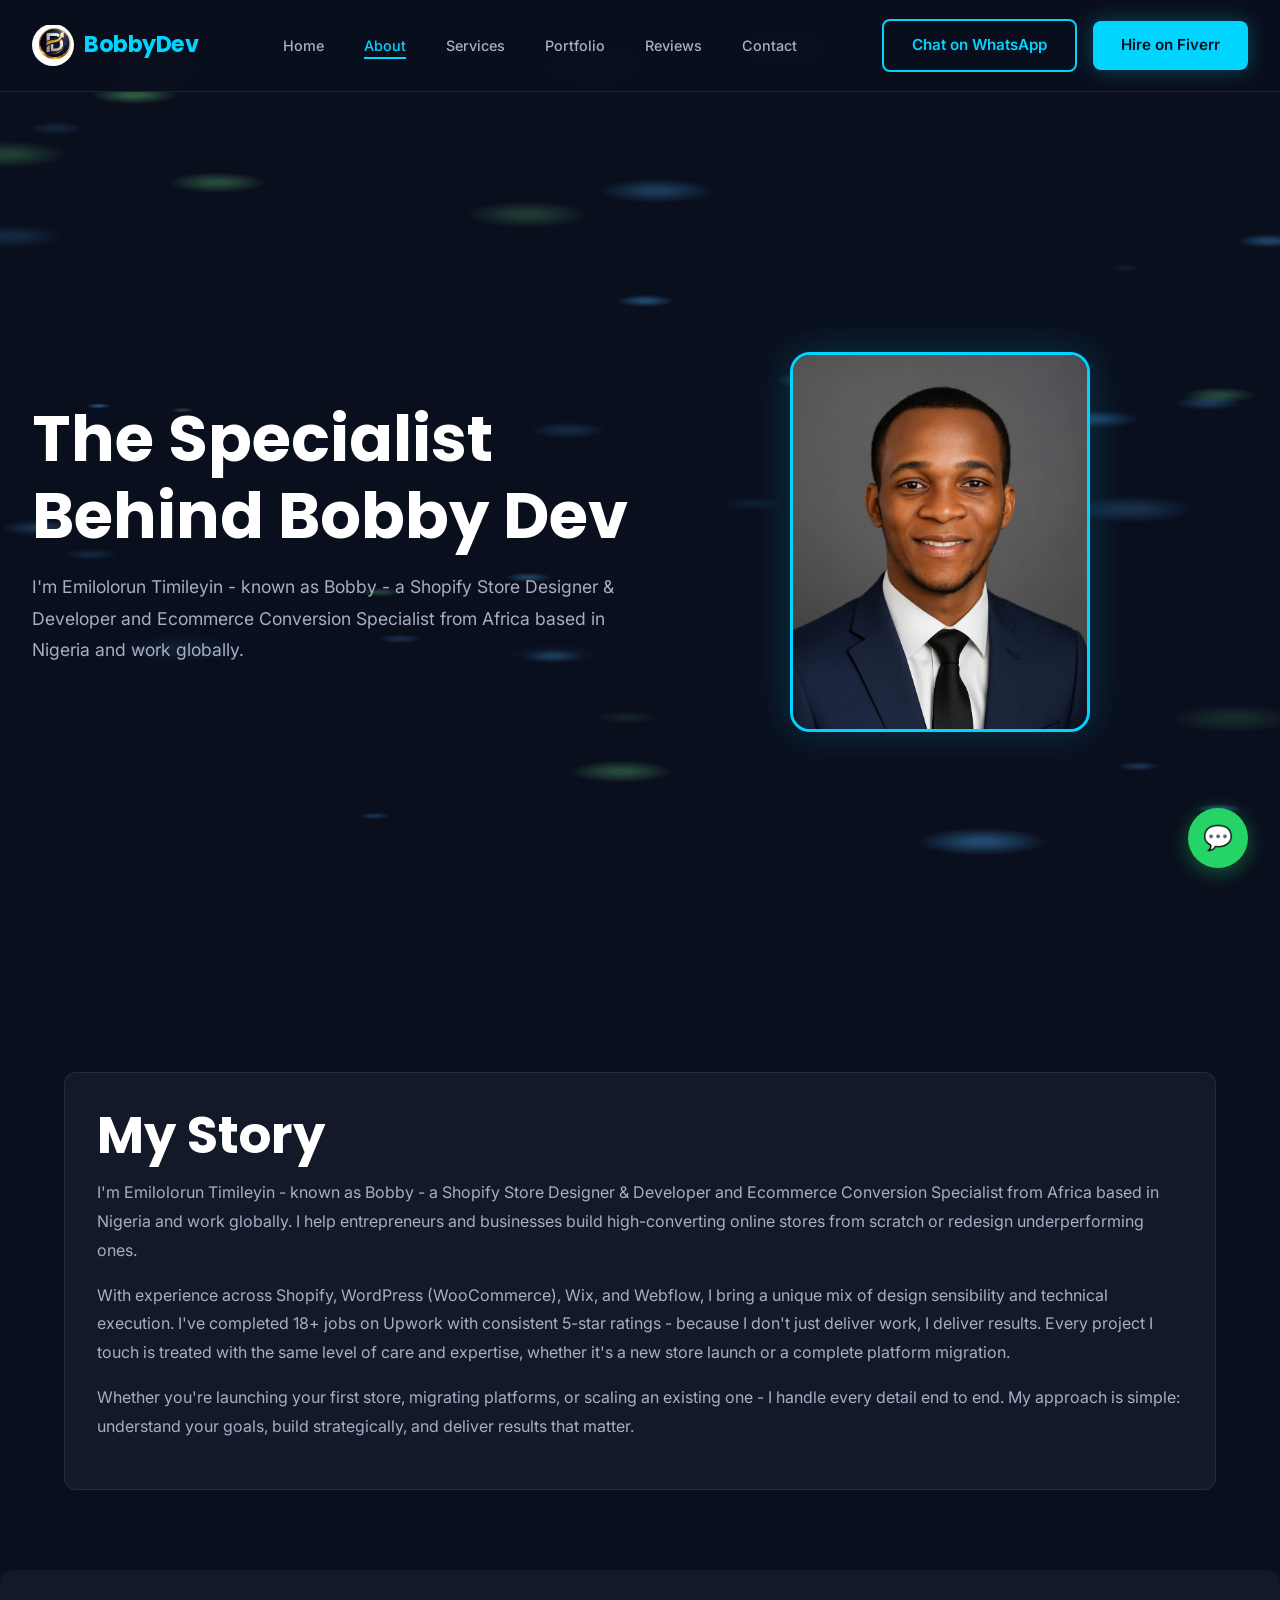
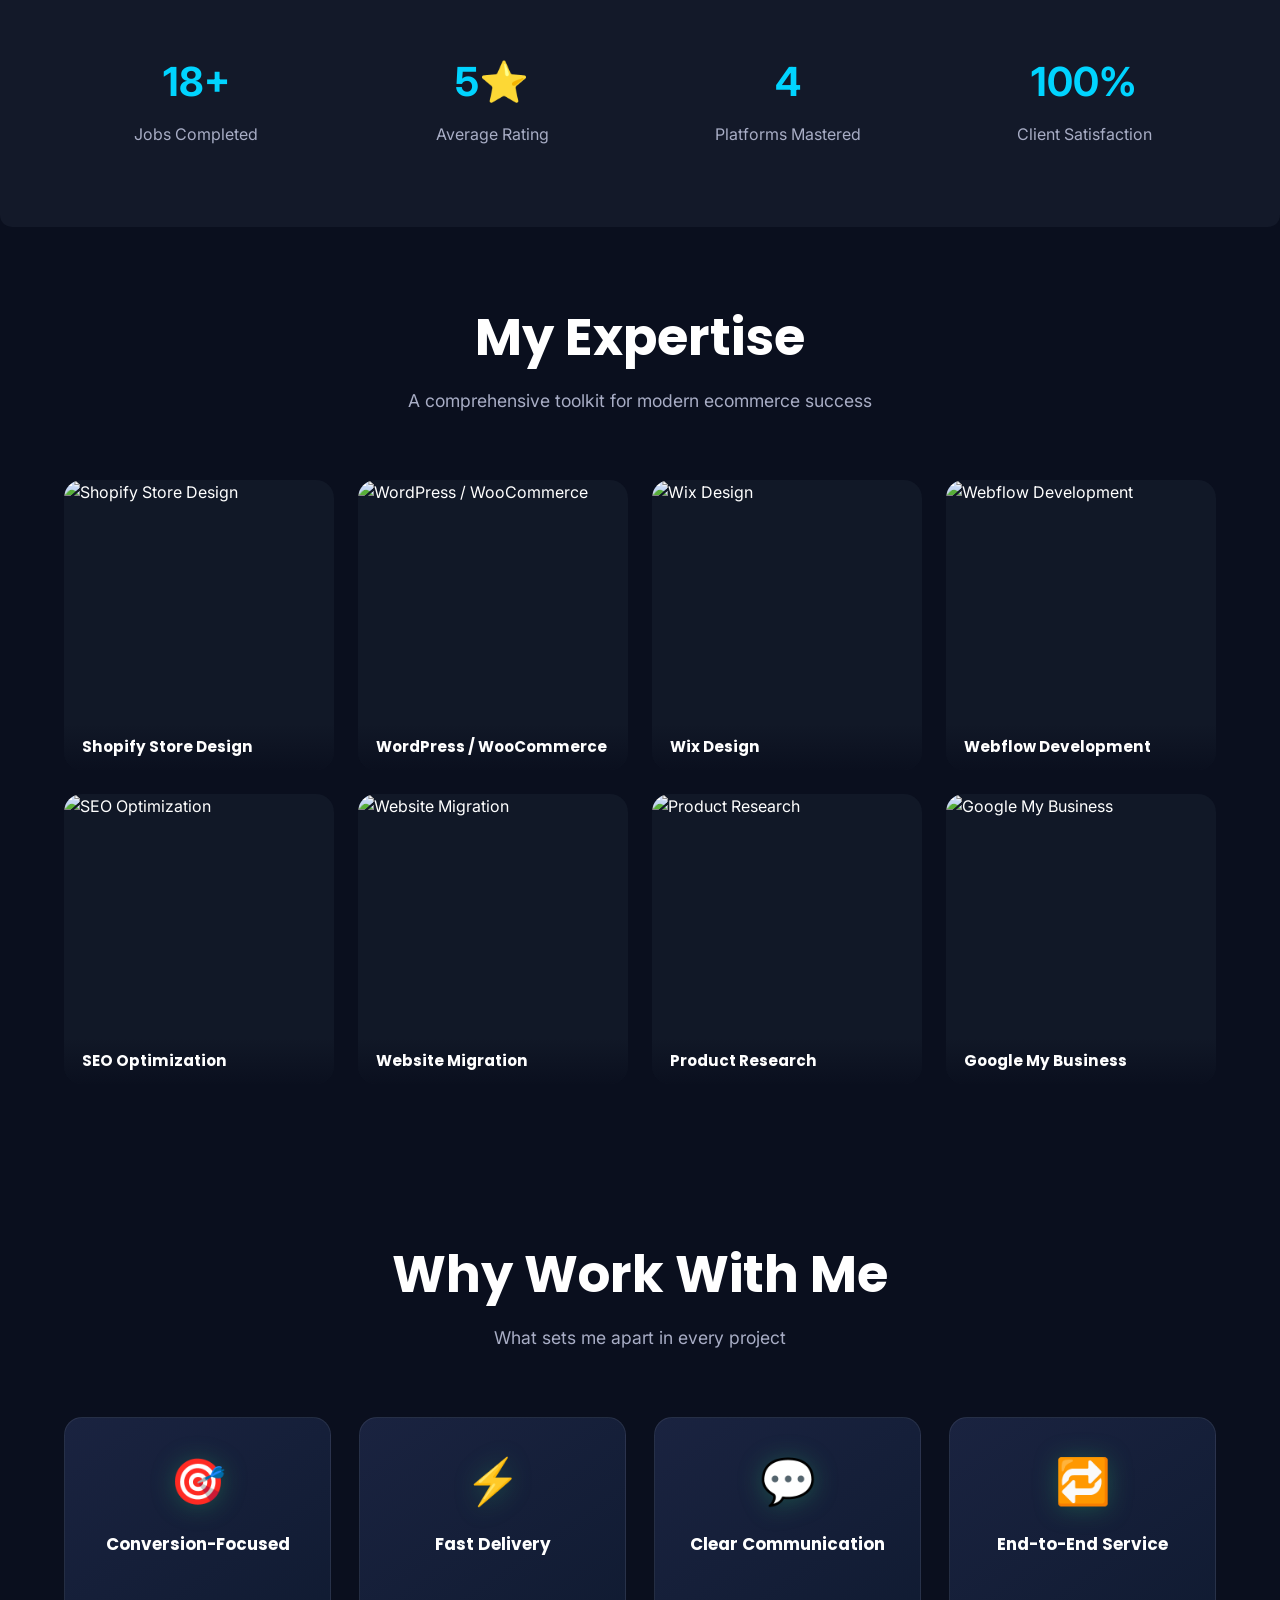
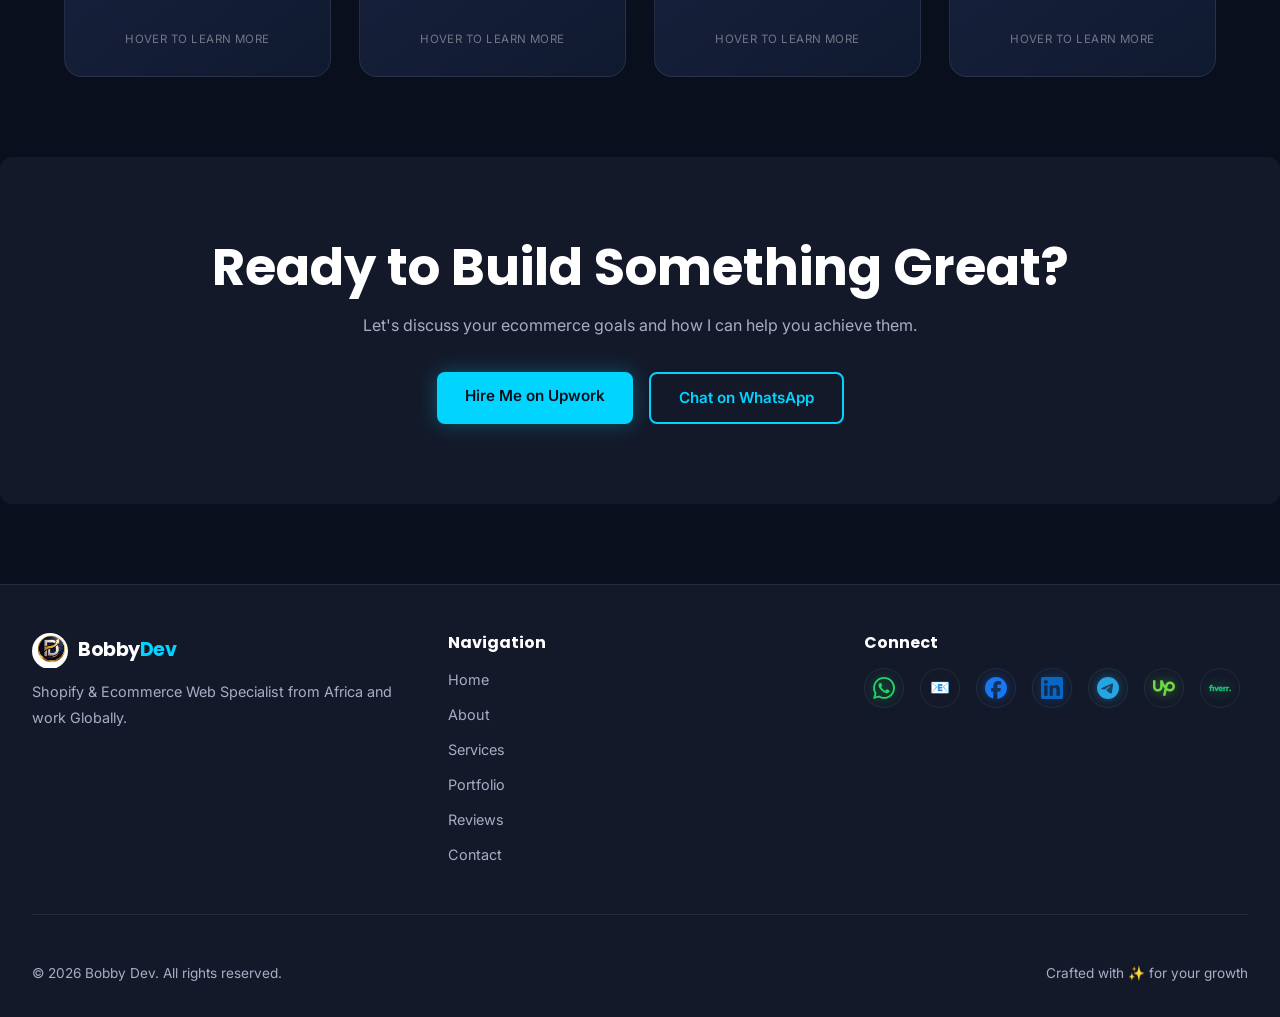
==== about.html @ 1a5686eb "Make navbar logo clickable — links back to home page on all pages" ====
<!DOCTYPE html>

<html lang="en">
<head>
<meta charset="utf-8"/>
<meta content="width=device-width, initial-scale=1.0" name="viewport"/><meta content="About Bobby - Shopify &amp; Ecommerce Specialist - portfolio website for Shopify, ecommerce design, development, and conversion optimization services." name="description"/>
<title>About Bobby - Shopify &amp; Ecommerce Specialist</title>
<link href="https://fonts.googleapis.com/css2?family=Inter:wght@300;400;500;600;700&amp;family=Poppins:wght@600;700&amp;display=swap" rel="stylesheet"/>
<link href="styles.css" rel="stylesheet"/>
<link href="assets/favicon.png" rel="icon" type="image/png"/><link href="favicon.ico" rel="shortcut icon"/><link href="assets/apple-touch-icon.png" rel="apple-touch-icon"/></head>
<body>
<canvas id="bubble-canvas"></canvas>
<!-- NAVIGATION -->
<nav>
<div class="nav-container">
<div class="logo">
<a href="index.html" style="display:flex;align-items:center;gap:10px;text-decoration:none;">
<img alt="Bobby Dev Logo" class="logo-img" src="assets/logo.png"/>
<span class="logo-text">Bobby<span class="logo-accent">Dev</span></span>
</a>
</div>
<ul class="nav-links">
<li><a href="index.html">Home</a></li>
<li><a href="about.html">About</a></li>
<li><a href="services.html">Services</a></li>
<li><a href="portfolio.html">Portfolio</a></li>
<li><a href="reviews.html">Reviews</a></li>
<li><a href="contact.html">Contact</a></li>
</ul>
<div class="nav-cta">
<a class="btn btn-secondary" href="https://wa.me/message/BYC7YFBUX4QGG1" target="_blank">Chat on WhatsApp</a>
<a class="btn btn-primary" href="https://www.fiverr.com/emiloloruntinmy" target="_blank">Hire on Fiverr</a>
</div>
<div class="hamburger">
<span></span>
<span></span>
<span></span>
</div>
</div>
</nav>
<!-- MOBILE MENU -->
<div class="mobile-menu">
<button class="mobile-menu-close">✕</button>
<div class="mobile-menu-links">
<a href="index.html">Home</a>
<a href="about.html">About</a>
<a href="services.html">Services</a>
<a href="portfolio.html">Portfolio</a>
<a href="reviews.html">Reviews</a>
<a href="contact.html">Contact</a>
</div>
<div class="mobile-menu-cta">
<a class="btn btn-secondary" href="https://wa.me/message/BYC7YFBUX4QGG1" target="_blank">Chat on WhatsApp</a>
<a class="btn btn-primary" href="https://www.fiverr.com/emiloloruntinmy" target="_blank">Hire on Fiverr</a>
</div>
</div>
<!-- HERO SECTION -->
<section class="hero">
<div class="hero-content">
<h1>The Specialist Behind Bobby Dev</h1>
<p style="font-size: 1.1rem; line-height: 1.8;">I'm Emilolorun Timileyin - known as Bobby - a Shopify Store Designer &amp; Developer and Ecommerce Conversion Specialist from Africa based in Nigeria and work globally.</p>
</div>
<div class="hero-image">
<img alt="Emilolorun Timilehin - Bobby Dev" class="profile-image" onerror="this.onerror=null;this.src='assets/logo.png';" src="assets/bobby.jpg"/>
</div>
</section>
<!-- BIO SECTION -->
<section class="section">
<div class="container">
<div class="card">
<div class="card-content">
<h2>My Story</h2>
<p>I'm Emilolorun Timileyin - known as Bobby - a Shopify Store Designer &amp; Developer and Ecommerce Conversion Specialist from Africa based in Nigeria and work globally. I help entrepreneurs and businesses build high-converting online stores from scratch or redesign underperforming ones.</p>
<p>With experience across Shopify, WordPress (WooCommerce), Wix, and Webflow, I bring a unique mix of design sensibility and technical execution. I've completed 18+ jobs on Upwork with consistent 5-star ratings - because I don't just deliver work, I deliver results. Every project I touch is treated with the same level of care and expertise, whether it's a new store launch or a complete platform migration.</p>
<p>Whether you're launching your first store, migrating platforms, or scaling an existing one - I handle every detail end to end. My approach is simple: understand your goals, build strategically, and deliver results that matter.</p>
</div>
</div>
</div>
</section>
<!-- STATS ROW -->
<section class="section" style="background-color: var(--secondary-dark); border-radius: 12px;">
<div class="container">
<div style="display: grid; grid-template-columns: repeat(auto-fit, minmax(150px, 1fr)); gap: 2rem; text-align: center;">
<div>
<div style="font-size: 2.5rem; font-weight: 700; color: var(--accent); margin-bottom: 0.5rem;">18+</div>
<div style="color: var(--text-secondary);">Jobs Completed</div>
</div>
<div>
<div style="font-size: 2.5rem; font-weight: 700; color: var(--accent); margin-bottom: 0.5rem;">5⭐</div>
<div style="color: var(--text-secondary);">Average Rating</div>
</div>
<div>
<div style="font-size: 2.5rem; font-weight: 700; color: var(--accent); margin-bottom: 0.5rem;">4</div>
<div style="color: var(--text-secondary);">Platforms Mastered</div>
</div>
<div>
<div style="font-size: 2.5rem; font-weight: 700; color: var(--accent); margin-bottom: 0.5rem;">100%</div>
<div style="color: var(--text-secondary);">Client Satisfaction</div>
</div>
</div>
</div>
</section>
<!-- SKILLS GRID SECTION -->
<section class="section">
<div class="section-header">
<h2>My Expertise</h2>
<p>A comprehensive toolkit for modern ecommerce success</p>
</div>
<div class="container">
<div class="vflip-grid">
<div class="vflip-card">
<div class="vflip-inner">
<div class="vflip-front">
<img src="https://images.unsplash.com/photo-1556742049-0cfed4f6a45d?auto=format&fit=crop&w=600&q=80" alt="Shopify Store Design"/>
<div class="vflip-front-label"><h3>Shopify Store Design</h3></div>
</div>
<div class="vflip-back">
<h3>Shopify Store Design</h3>
<p>Custom theme design, store setup, product optimization for conversion.</p>
</div>
</div>
</div>
<div class="vflip-card">
<div class="vflip-inner">
<div class="vflip-front">
<img src="https://images.unsplash.com/photo-1547658719-da2b51169166?auto=format&fit=crop&w=600&q=80" alt="WordPress / WooCommerce"/>
<div class="vflip-front-label"><h3>WordPress / WooCommerce</h3></div>
</div>
<div class="vflip-back">
<h3>WordPress / WooCommerce</h3>
<p>Flexible ecommerce with full editorial control and powerful plugins.</p>
</div>
</div>
</div>
<div class="vflip-card">
<div class="vflip-inner">
<div class="vflip-front">
<img src="https://images.unsplash.com/photo-1467232004584-a241de8bcf5d?auto=format&fit=crop&w=600&q=80" alt="Wix Design"/>
<div class="vflip-front-label"><h3>Wix Design</h3></div>
</div>
<div class="vflip-back">
<h3>Wix Design</h3>
<p>Polished storefronts with seamless design integration and fast launch.</p>
</div>
</div>
</div>
<div class="vflip-card">
<div class="vflip-inner">
<div class="vflip-front">
<img src="https://images.unsplash.com/photo-1581291518857-4e27b48ff24e?auto=format&fit=crop&w=600&q=80" alt="Webflow Development"/>
<div class="vflip-front-label"><h3>Webflow Development</h3></div>
</div>
<div class="vflip-back">
<h3>Webflow Development</h3>
<p>Pixel-perfect design freedom and advanced interactions, zero code.</p>
</div>
</div>
</div>
<div class="vflip-card">
<div class="vflip-inner">
<div class="vflip-front">
<img src="https://images.unsplash.com/photo-1562577309-4932fdd64cd1?auto=format&fit=crop&w=600&q=80" alt="SEO Optimization"/>
<div class="vflip-front-label"><h3>SEO Optimization</h3></div>
</div>
<div class="vflip-back">
<h3>SEO Optimization</h3>
<p>On-page and technical SEO strategies for sustainable organic growth.</p>
</div>
</div>
</div>
<div class="vflip-card">
<div class="vflip-inner">
<div class="vflip-front">
<img src="https://images.unsplash.com/photo-1558655146-9f40138edfeb?auto=format&fit=crop&w=600&q=80" alt="Website Migration"/>
<div class="vflip-front-label"><h3>Website Migration</h3></div>
</div>
<div class="vflip-back">
<h3>Website Migration</h3>
<p>Smooth platform transitions with zero data loss and zero downtime.</p>
</div>
</div>
</div>
<div class="vflip-card">
<div class="vflip-inner">
<div class="vflip-front">
<img src="https://images.unsplash.com/photo-1433190152045-5a94184895da?auto=format&fit=crop&w=600&q=80" alt="Product Research"/>
<div class="vflip-front-label"><h3>Product Research</h3></div>
</div>
<div class="vflip-back">
<h3>Product Research</h3>
<p>Data-driven market analysis to find winning products before investing.</p>
</div>
</div>
</div>
<div class="vflip-card">
<div class="vflip-inner">
<div class="vflip-front">
<img src="https://images.unsplash.com/photo-1516321318423-f06f85e504b3?auto=format&fit=crop&w=600&q=80" alt="Google My Business"/>
<div class="vflip-front-label"><h3>Google My Business</h3></div>
</div>
<div class="vflip-back">
<h3>Google My Business</h3>
<p>Local SEO setup and optimization for maximum local visibility.</p>
</div>
</div>
</div>
</div>
</div>
</section>
<!-- WHY WORK WITH ME SECTION -->
<section class="section why-section">
<div class="section-header">
<h2>Why Work With Me</h2>
<p>What sets me apart in every project</p>
</div>
<div class="container">
<div class="why-flip-grid">
<div class="why-flip why-anim" style="--why-delay:.05s">
<div class="why-flip-inner">
<div class="why-flip-front">
<div class="why-flip-icon-wrap">🎯</div>
<h3>Conversion-Focused</h3>
<span class="why-flip-hint">Hover to learn more</span>
</div>
<div class="why-flip-back">
<div class="why-flip-back-icon">🎯</div>
<h3>Conversion-Focused</h3>
<p>Every design decision is made with sales in mind. Your store isn't just beautiful — it's built to convert visitors into paying customers.</p>
</div>
</div>
</div>
<div class="why-flip why-anim" style="--why-delay:.18s">
<div class="why-flip-inner">
<div class="why-flip-front">
<div class="why-flip-icon-wrap">⚡</div>
<h3>Fast Delivery</h3>
<span class="why-flip-hint">Hover to learn more</span>
</div>
<div class="why-flip-back">
<div class="why-flip-back-icon">⚡</div>
<h3>Fast Delivery</h3>
<p>I respect deadlines without cutting corners. Quality and speed go hand in hand on every project I take on.</p>
</div>
</div>
</div>
<div class="why-flip why-anim" style="--why-delay:.31s">
<div class="why-flip-inner">
<div class="why-flip-front">
<div class="why-flip-icon-wrap">💬</div>
<h3>Clear Communication</h3>
<span class="why-flip-hint">Hover to learn more</span>
</div>
<div class="why-flip-back">
<div class="why-flip-back-icon">💬</div>
<h3>Clear Communication</h3>
<p>You'll always know where your project stands. Regular updates and full transparency throughout every stage.</p>
</div>
</div>
</div>
<div class="why-flip why-anim" style="--why-delay:.44s">
<div class="why-flip-inner">
<div class="why-flip-front">
<div class="why-flip-icon-wrap">🔁</div>
<h3>End-to-End Service</h3>
<span class="why-flip-hint">Hover to learn more</span>
</div>
<div class="why-flip-back">
<div class="why-flip-back-icon">🔁</div>
<h3>End-to-End Service</h3>
<p>From setup to launch and beyond. I handle every detail so you can focus on growing your business.</p>
</div>
</div>
</div>
</div>
</div>
</section>
<!-- CTA SECTION -->
<section class="section" style="background-color: var(--secondary-dark); border-radius: 12px; text-align: center;">
<h2>Ready to Build Something Great?</h2>
<p style="margin-bottom: 2rem;">Let's discuss your ecommerce goals and how I can help you achieve them.</p>
<div style="display: flex; gap: 1rem; justify-content: center; flex-wrap: wrap;">
<a class="btn btn-primary" href="https://www.upwork.com/freelancers/~01d8f8c1ff8dccffea" target="_blank">Hire Me on Upwork</a>
<a class="btn btn-secondary" href="https://wa.me/message/BYC7YFBUX4QGG1" target="_blank">Chat on WhatsApp</a>
</div>
</section>
<!-- FOOTER -->
<footer>
<div class="footer-content">
<div class="footer-top">
<div class="footer-col">
<div class="footer-logo-wrap">
<img alt="Bobby Dev Logo" class="footer-logo-img" src="assets/logo.png"/>
<span class="footer-logo-text">Bobby<span class="footer-logo-accent">Dev</span></span>
</div>
<p style="color: var(--text-secondary); font-size: 0.9rem; margin-top: 10px;">Shopify &amp; Ecommerce Web Specialist from Africa and work Globally.</p>
</div>
<div class="footer-col">
<h4>Navigation</h4>
<div class="footer-links">
<a href="index.html">Home</a>
<a href="about.html">About</a>
<a href="services.html">Services</a>
<a href="portfolio.html">Portfolio</a>
<a href="reviews.html">Reviews</a>
<a href="contact.html">Contact</a>
</div>
</div>
<div class="footer-col">
<h4>Connect</h4>
<div class="social-icons">
<a class="social-icon" href="https://wa.me/message/BYC7YFBUX4QGG1" target="_blank">
<img src="[data-uri]" class="social-icon-img" alt="WhatsApp" style="filter:drop-shadow(0 0 6px #25D36688);"/>
<span class="tooltip">WhatsApp</span>
</a>
<a class="social-icon" href="mailto:dewaynehadden11@gmail.com">
<span>📧</span>
<span class="tooltip">Email</span>
</a>
<a class="social-icon" href="https://www.facebook.com/share/18wLHDgpsC/" target="_blank">
<img src="[data-uri]" class="social-icon-img" alt="Facebook" style="filter:drop-shadow(0 0 6px #1877F288);"/>
<span class="tooltip">Facebook</span>
</a>
<a class="social-icon" href="https://www.linkedin.com/in/emilolorun-timileyin-a00376419" target="_blank">
<img src="[data-uri]" class="social-icon-img" alt="LinkedIn" style="filter:drop-shadow(0 0 6px #0A66C288);"/>
<span class="tooltip">LinkedIn</span>
</a>
<a class="social-icon" href="https://t.me/Holarbobby" target="_blank">
<img src="[data-uri]" class="social-icon-img" alt="Telegram" style="filter:drop-shadow(0 0 6px #26A5E488);"/>
<span class="tooltip">Telegram</span>
</a>
<a class="social-icon" href="https://www.upwork.com/freelancers/~01d8f8c1ff8dccffea" target="_blank">
<img src="[data-uri]" class="social-icon-img" alt="Upwork" style="filter:drop-shadow(0 0 6px #6FDA4488);"/>
<span class="tooltip">Upwork</span>
</a>
<a class="social-icon" href="https://www.fiverr.com/emiloloruntinmy" target="_blank">
<img src="[data-uri]" class="social-icon-img" alt="Fiverr" style="filter:drop-shadow(0 0 6px #1DBF7388);"/>
<span class="tooltip">Fiverr</span>
</a>
</div>
</div>
</div>
<div class="footer-bottom">
<div>© 2026 Bobby Dev. All rights reserved.</div>
<div>Crafted with ✨ for your growth</div>
</div>
</div>
</footer>
<!-- FLOATING WHATSAPP BUTTON -->
<a class="whatsapp-float" href="https://wa.me/message/BYC7YFBUX4QGG1" target="_blank" title="Chat on WhatsApp"></a>
<script src="animations.js"></script>
<script>
(function(){
  var whyCards = document.querySelectorAll('.why-anim');
  if('IntersectionObserver' in window){
    var obs = new IntersectionObserver(function(entries){
      entries.forEach(function(e){
        if(e.isIntersecting){ e.target.classList.add('why-visible'); obs.unobserve(e.target); }
      });
    }, {threshold: 0.15});
    whyCards.forEach(function(c){ obs.observe(c); });
  } else {
    whyCards.forEach(function(c){ c.classList.add('why-visible'); });
  }
})();
</script>
</body>
</html>
---- styles.css ----
/* ===========================
   BOBBY DEV PORTFOLIO - STYLES
   =========================== */

:root {
  --primary-dark: #0a0f1e;
  --secondary-dark: #131929;
  --accent: #00d4ff;
  --accent-dark: #0099cc;
  --text-primary: #ffffff;
  --text-secondary: #a8adc5;
  --border: rgba(255, 255, 255, 0.08);
  --glow: rgba(0, 212, 255, 0.2);
  --font-main: 'Inter', -apple-system, BlinkMacSystemFont, 'Segoe UI', sans-serif;
  --font-accent: 'Poppins', sans-serif;
  --transition: all 0.3s ease;
}

/* ===========================
   RESET & BASE
   =========================== */

* {
  margin: 0;
  padding: 0;
  box-sizing: border-box;
}

html {
  scroll-behavior: smooth;
}

body {
  font-family: var(--font-main);
  background-color: var(--primary-dark);
  color: var(--text-primary);
  line-height: 1.6;
  overflow-x: hidden;
}

a {
  color: var(--accent);
  text-decoration: none;
  transition: var(--transition);
}

a:hover {
  color: #00f0ff;
}

button {
  cursor: pointer;
  transition: var(--transition);
  font-family: var(--font-main);
  border: none;
  border-radius: 8px;
  font-weight: 600;
}

/* ===========================
   TYPOGRAPHY
   =========================== */

h1, h2, h3, h4, h5, h6 {
  font-family: var(--font-accent);
  font-weight: 700;
  line-height: 1.2;
}

h1 {
  font-size: clamp(2rem, 5vw, 4.5rem);
  margin-bottom: 1rem;
}

h2 {
  font-size: clamp(1.75rem, 4vw, 3.5rem);
  margin-bottom: 0.75rem;
}

h3 {
  font-size: clamp(1.25rem, 2.5vw, 1.75rem);
}

p {
  color: var(--text-secondary);
  line-height: 1.8;
  margin-bottom: 1rem;
}

/* ===========================
   BUTTONS
   =========================== */

.btn {
  padding: 12px 28px;
  border-radius: 8px;
  font-weight: 600;
  font-size: 0.95rem;
  display: inline-block;
  transition: var(--transition);
  cursor: pointer;
  border: none;
}

.btn-primary {
  background-color: var(--accent);
  color: var(--primary-dark);
  box-shadow: 0 0 20px rgba(0, 212, 255, 0.3);
}

.btn-primary:hover {
  background-color: #00f0ff;
  box-shadow: 0 0 30px rgba(0, 212, 255, 0.5);
  transform: translateY(-2px);
}

.btn-secondary {
  background-color: transparent;
  color: var(--accent);
  border: 2px solid var(--accent);
}

.btn-secondary:hover {
  background-color: rgba(0, 212, 255, 0.1);
  box-shadow: 0 0 20px rgba(0, 212, 255, 0.3);
  transform: translateY(-2px);
}

.btn-outline {
  background-color: transparent;
  color: var(--text-primary);
  border: 1px solid var(--border);
  padding: 10px 20px;
  font-size: 0.85rem;
}

.btn-outline:hover {
  background-color: rgba(0, 212, 255, 0.1);
  border-color: var(--accent);
  color: var(--accent);
}

/* ===========================
   NAVIGATION
   =========================== */

nav {
  background-color: rgba(10, 15, 30, 0.95);
  backdrop-filter: blur(10px);
  border-bottom: 1px solid var(--border);
  padding: 1.2rem 2rem;
  position: sticky;
  top: 0;
  z-index: 1000;
}

.nav-container {
  max-width: 1400px;
  margin: 0 auto;
  display: flex;
  justify-content: space-between;
  align-items: center;
}

.logo {
  font-family: var(--font-accent);
  font-size: 1.5rem;
  font-weight: 700;
  color: var(--text-primary);
  letter-spacing: -1px;
}

.logo span {
  color: var(--accent);
}

.nav-links {
  display: flex;
  list-style: none;
  gap: 2.5rem;
  align-items: center;
}

.nav-links a {
  color: var(--text-secondary);
  font-size: 0.9rem;
  font-weight: 500;
  transition: var(--transition);
  position: relative;
}

.nav-links a:hover,
.nav-links a.active {
  color: var(--accent);
}

.nav-links a.active::after {
  content: '';
  position: absolute;
  bottom: -5px;
  left: 0;
  right: 0;
  height: 2px;
  background-color: var(--accent);
}

.nav-cta {
  display: flex;
  gap: 1rem;
  align-items: center;
}

.hamburger {
  display: none;
  flex-direction: column;
  cursor: pointer;
  gap: 5px;
}

.hamburger span {
  width: 25px;
  height: 2px;
  background-color: var(--accent);
  transition: var(--transition);
}

/* Mobile Menu */
.mobile-menu {
  display: none;
  position: fixed;
  top: 0;
  right: -100%;
  width: 100%;
  height: 100vh;
  background-color: var(--primary-dark);
  border-left: 1px solid var(--border);
  padding: 2rem;
  z-index: 999;
  transition: right 0.3s ease;
}

.mobile-menu.active {
  right: 0;
}

.mobile-menu-close {
  position: absolute;
  top: 1.5rem;
  right: 1.5rem;
  background: none;
  border: none;
  color: var(--accent);
  font-size: 1.5rem;
  cursor: pointer;
}

.mobile-menu-links {
  display: flex;
  flex-direction: column;
  gap: 1.5rem;
  margin-top: 3rem;
}

.mobile-menu-links a {
  color: var(--text-secondary);
  font-size: 1.1rem;
  font-weight: 500;
  transition: var(--transition);
}

.mobile-menu-links a:hover {
  color: var(--accent);
}

.mobile-menu-cta {
  display: flex;
  flex-direction: column;
  gap: 1rem;
  margin-top: 3rem;
  border-top: 1px solid var(--border);
  padding-top: 2rem;
}

/* ===========================
   HERO SECTION
   =========================== */

.hero {
  min-height: 100vh;
  display: flex;
  align-items: center;
  padding: 4rem 2rem;
  max-width: 1400px;
  margin: 0 auto;
  position: relative;
}

.hero-content {
  flex: 1;
  max-width: 600px;
  z-index: 2;
}

.hero-image {
  flex: 1;
  display: flex;
  justify-content: center;
  align-items: center;
  z-index: 1;
}

.tag-pill {
  display: inline-block;
  background-color: rgba(0, 212, 255, 0.1);
  border: 1px solid var(--accent);
  color: var(--accent);
  padding: 8px 16px;
  border-radius: 50px;
  font-size: 0.85rem;
  font-weight: 600;
  margin-bottom: 1.5rem;
}

.profile-image {
  width: 300px;
  height: 380px;
  border-radius: 20px;
  overflow: hidden;
  border: 3px solid var(--accent);
  box-shadow: 0 0 40px var(--glow), inset 0 0 40px var(--glow);
  object-fit: cover;
  object-position: top center;
  transition: var(--transition);
}

.profile-image:hover {
  box-shadow: 0 0 60px rgba(0, 212, 255, 0.4), inset 0 0 60px rgba(0, 212, 255, 0.2);
  transform: scale(1.02);
}

.hero-buttons {
  display: flex;
  gap: 1rem;
  margin-top: 2rem;
  flex-wrap: wrap;
}

.hero-stats {
  display: flex;
  flex-wrap: wrap;
  gap: 2rem;
  margin-top: 3rem;
  padding-top: 2rem;
  border-top: 1px solid var(--border);
  font-size: 0.9rem;
  color: var(--text-secondary);
}

.stat {
  display: flex;
  align-items: center;
  gap: 0.5rem;
}

.stat::before {
  content: '✓';
  color: var(--accent);
  font-weight: 700;
  font-size: 1.1rem;
}

/* ===========================
   MARQUEE SECTION
   =========================== */

.marquee-section {
  padding: 4rem 2rem;
  border-top: 1px solid var(--border);
  border-bottom: 1px solid var(--border);
  overflow: hidden;
}

.marquee {
  display: flex;
  animation: scroll-left 30s linear infinite;
  gap: 3rem;
  width: fit-content;
}

.marquee-item {
  white-space: nowrap;
  font-size: 1.1rem;
  font-weight: 600;
  color: var(--text-secondary);
  display: flex;
  align-items: center;
  gap: 1rem;
}

.marquee-item::after {
  content: '·';
  color: var(--accent);
}

@keyframes scroll-left {
  0% {
    transform: translateX(0);
  }
  100% {
    transform: translateX(-100%);
  }
}

/* ===========================
   SECTIONS & CONTAINERS
   =========================== */

.section {
  padding: 5rem 2rem;
  max-width: 1400px;
  margin: 0 auto;
}

.section-header {
  text-align: center;
  margin-bottom: 4rem;
}

.section-header h2 {
  margin-bottom: 1rem;
}

.section-header p {
  font-size: 1.1rem;
  color: var(--text-secondary);
  max-width: 600px;
  margin: 0 auto;
}

.container {
  max-width: 1400px;
  margin: 0 auto;
  padding: 0 2rem;
}

/* ===========================
   CARDS
   =========================== */

.cards-grid {
  display: grid;
  grid-template-columns: repeat(auto-fit, minmax(300px, 1fr));
  gap: 2rem;
  margin-bottom: 2rem;
}

.card {
  background-color: var(--secondary-dark);
  border: 1px solid var(--border);
  border-radius: 12px;
  padding: 2rem;
  transition: var(--transition);
  position: relative;
  overflow: hidden;
}

.card::before {
  content: '';
  position: absolute;
  top: 0;
  left: 0;
  right: 0;
  bottom: 0;
  background: radial-gradient(circle at top right, var(--glow), transparent);
  opacity: 0;
  transition: opacity 0.3s ease;
  z-index: 1;
}

.card:hover {
  border-color: var(--accent);
  box-shadow: 0 0 30px var(--glow);
  transform: translateY(-5px);
}

.card:hover::before {
  opacity: 1;
}

.card-content {
  position: relative;
  z-index: 2;
}

.card-icon {
  font-size: 2.5rem;
  margin-bottom: 1rem;
  display: inline-block;
}

.card-title {
  font-size: 1.3rem;
  margin-bottom: 0.75rem;
}

.card-description {
  font-size: 0.95rem;
  color: var(--text-secondary);
  margin-bottom: 1.5rem;
}

.card-tag {
  display: inline-block;
  background-color: rgba(0, 212, 255, 0.08);
  color: var(--accent);
  padding: 4px 12px;
  border-radius: 20px;
  font-size: 0.75rem;
  margin-right: 0.5rem;
  margin-bottom: 1rem;
}

.card-cta {
  color: var(--accent);
  font-weight: 600;
  display: inline-flex;
  align-items: center;
  gap: 0.5rem;
}

.card-cta::after {
  content: '→';
  transition: var(--transition);
}

.card:hover .card-cta::after {
  transform: translateX(4px);
}

/* ===========================
   PROJECT CARDS (Portfolio)
   =========================== */

.project-card {
  position: relative;
  height: 300px;
  background-color: var(--secondary-dark);
  border: 1px solid var(--border);
  border-radius: 12px;
  overflow: hidden;
  cursor: pointer;
  transition: var(--transition);
}

.project-card-content {
  padding: 2rem;
  height: 100%;
  display: flex;
  flex-direction: column;
  justify-content: space-between;
  position: relative;
  z-index: 2;
}

.project-card-title {
  font-size: 1.3rem;
  font-weight: 700;
}

.project-card-tags {
  display: flex;
  flex-wrap: wrap;
  gap: 0.5rem;
}

.project-card-overlay {
  position: absolute;
  top: 0;
  left: 0;
  right: 0;
  bottom: 0;
  background: linear-gradient(135deg, rgba(0, 212, 255, 0.2), rgba(0, 212, 255, 0.05));
  backdrop-filter: blur(5px);
  display: flex;
  flex-direction: column;
  justify-content: center;
  align-items: center;
  text-align: center;
  opacity: 0;
  transition: opacity 0.3s ease;
  z-index: 3;
  padding: 2rem;
}

.project-card:hover {
  border-color: var(--accent);
  box-shadow: 0 0 30px var(--glow);
}

.project-card:hover .project-card-overlay {
  opacity: 1;
}

.overlay-text {
  color: var(--accent);
  font-weight: 700;
  font-size: 1rem;
  margin-bottom: 1rem;
}

.overlay-outcome {
  color: var(--text-secondary);
  font-size: 0.9rem;
  margin-bottom: 1.5rem;
}

/* ===========================
   TESTIMONIAL CARDS
   =========================== */

.testimonial-card {
  background-color: var(--secondary-dark);
  border: 1px solid var(--border);
  border-radius: 12px;
  padding: 2rem;
  transition: var(--transition);
}

.testimonial-card:hover {
  border-color: var(--accent);
  box-shadow: 0 0 30px var(--glow);
}

.testimonial-stars {
  color: var(--accent);
  font-size: 1rem;
  margin-bottom: 1rem;
  display: flex;
  gap: 0.25rem;
}

.testimonial-text {
  font-size: 1rem;
  line-height: 1.8;
  margin-bottom: 1.5rem;
  font-style: italic;
  color: var(--text-secondary);
}

.testimonial-author {
  font-weight: 600;
  color: var(--text-primary);
  font-size: 0.95rem;
}

.testimonial-source {
  font-size: 0.85rem;
  color: var(--text-secondary);
}

/* ===========================
   FORMS
   =========================== */

.contact-form {
  background-color: var(--secondary-dark);
  border: 1px solid var(--border);
  border-radius: 12px;
  padding: 2.5rem;
  max-width: 600px;
}

.form-group {
  margin-bottom: 1.5rem;
}

.form-group label {
  display: block;
  font-weight: 600;
  margin-bottom: 0.5rem;
  font-size: 0.95rem;
}

.form-group input,
.form-group select,
.form-group textarea {
  width: 100%;
  padding: 12px 16px;
  background-color: rgba(255, 255, 255, 0.05);
  border: 1px solid var(--border);
  border-radius: 8px;
  color: var(--text-primary);
  font-family: var(--font-main);
  font-size: 0.95rem;
  transition: var(--transition);
}

.form-group input::placeholder,
.form-group textarea::placeholder {
  color: var(--text-secondary);
}

.form-group input:focus,
.form-group select:focus,
.form-group textarea:focus {
  outline: none;
  border-color: var(--accent);
  background-color: rgba(0, 212, 255, 0.05);
  box-shadow: 0 0 20px rgba(0, 212, 255, 0.2);
}

.form-group textarea {
  resize: vertical;
  min-height: 150px;
}

.form-submit {
  width: 100%;
  padding: 14px;
  background-color: var(--accent);
  color: var(--primary-dark);
  font-weight: 700;
  border-radius: 8px;
  cursor: pointer;
  transition: var(--transition);
  font-size: 1rem;
}

.form-submit:hover {
  background-color: #00f0ff;
  box-shadow: 0 0 30px rgba(0, 212, 255, 0.5);
  transform: translateY(-2px);
}

.form-success {
  background-color: rgba(0, 212, 255, 0.15);
  border: 1px solid var(--accent);
  color: var(--accent);
  padding: 1.5rem;
  border-radius: 8px;
  text-align: center;
  display: none;
  font-weight: 600;
}

.form-success.show {
  display: block;
}

/* ===========================
   CONTACT INFO CARDS
   =========================== */

.contact-cards {
  display: grid;
  grid-template-columns: repeat(auto-fit, minmax(250px, 1fr));
  gap: 1.5rem;
  margin-bottom: 4rem;
}

.contact-card {
  background-color: var(--secondary-dark);
  border: 1px solid var(--border);
  border-radius: 12px;
  padding: 1.5rem;
  text-align: center;
  transition: var(--transition);
}

.contact-card:hover {
  border-color: var(--accent);
  box-shadow: 0 0 20px var(--glow);
  transform: translateY(-3px);
}

.contact-card-icon {
  font-size: 2rem;
  margin-bottom: 0.75rem;
}

.contact-card-title {
  font-weight: 700;
  margin-bottom: 0.5rem;
  font-size: 1rem;
}

.contact-card-link {
  color: var(--accent);
  font-size: 0.9rem;
  word-break: break-all;
}

.contact-card-note {
  color: var(--text-secondary);
  font-size: 0.85rem;
  margin-top: 0.5rem;
}

/* ===========================
   FOOTER
   =========================== */

footer {
  background-color: var(--secondary-dark);
  border-top: 1px solid var(--border);
  padding: 3rem 2rem 2rem;
  margin-top: 5rem;
}

.footer-content {
  max-width: 1400px;
  margin: 0 auto;
}

.footer-top {
  display: grid;
  grid-template-columns: repeat(auto-fit, minmax(250px, 1fr));
  gap: 2rem;
  margin-bottom: 3rem;
  padding-bottom: 3rem;
  border-bottom: 1px solid var(--border);
}

.footer-col h4 {
  margin-bottom: 1rem;
  color: var(--text-primary);
}

.footer-links {
  display: flex;
  flex-direction: column;
  gap: 0.75rem;
}

.footer-links a {
  color: var(--text-secondary);
  font-size: 0.9rem;
  transition: var(--transition);
}

.footer-links a:hover {
  color: var(--accent);
  transform: translateX(4px);
}

.social-icons {
  display: flex;
  gap: 1rem;
  flex-wrap: wrap;
}

.social-icon {
  width: 40px;
  height: 40px;
  display: flex;
  align-items: center;
  justify-content: center;
  border: 1px solid var(--border);
  border-radius: 50%;
  color: var(--text-secondary);
  transition: var(--transition);
  position: relative;
}

.social-icon:hover {
  border-color: var(--accent);
  color: var(--accent);
  box-shadow: 0 0 15px var(--glow);
}

.social-icon .tooltip {
  position: absolute;
  bottom: -35px;
  left: 50%;
  transform: translateX(-50%);
  background-color: var(--accent);
  color: var(--primary-dark);
  padding: 6px 10px;
  border-radius: 4px;
  font-size: 0.75rem;
  white-space: nowrap;
  opacity: 0;
  pointer-events: none;
  transition: opacity 0.3s ease;
  font-weight: 600;
  z-index: 10;
}

.social-icon:hover .tooltip {
  opacity: 1;
}

.footer-bottom {
  display: flex;
  justify-content: space-between;
  align-items: center;
  font-size: 0.85rem;
  color: var(--text-secondary);
  flex-wrap: wrap;
  gap: 1rem;
}

/* ===========================
   FLOATING WHATSAPP BUTTON
   =========================== */

.whatsapp-float {
  position: fixed;
  bottom: 2rem;
  right: 2rem;
  width: 60px;
  height: 60px;
  background-color: #25d366;
  border-radius: 50%;
  display: flex;
  align-items: center;
  justify-content: center;
  cursor: pointer;
  transition: var(--transition);
  box-shadow: 0 4px 20px rgba(37, 211, 102, 0.4);
  z-index: 900;
  animation: float 3s ease-in-out infinite;
}

.whatsapp-float:hover {
  transform: scale(1.1);
  box-shadow: 0 6px 30px rgba(37, 211, 102, 0.6);
}

.whatsapp-float::after {
  content: '💬';
  font-size: 1.5rem;
}

@keyframes float {
  0%, 100% {
    transform: translateY(0px);
  }
  50% {
    transform: translateY(-10px);
  }
}

/* ===========================
   UTILITY CLASSES
   =========================== */

.text-center {
  text-align: center;
}

.text-accent {
  color: var(--accent);
}

.mb-2 {
  margin-bottom: 2rem;
}

.mt-2 {
  margin-top: 2rem;
}

.fade-in {
  animation: fadeIn 0.6s ease-out forwards;
  opacity: 0;
}

@keyframes fadeIn {
  to {
    opacity: 1;
  }
}

.slide-up {
  animation: slideUp 0.6s ease-out forwards;
  opacity: 0;
  transform: translateY(30px);
}

@keyframes slideUp {
  to {
    opacity: 1;
    transform: translateY(0);
  }
}

/* ===========================
   RESPONSIVE DESIGN
   =========================== */

@media (max-width: 768px) {
  .nav-links {
    display: none;
  }

  .nav-cta {
    display: none;
  }

  .hamburger {
    display: flex;
  }

  .mobile-menu {
    display: block;
    width: 100%;
  }

  .hero {
    flex-direction: column;
    min-height: auto;
    padding: 2rem 1rem;
  }

  .hero-image {
    margin-top: 3rem;
  }

  .profile-image {
    width: 220px;
    height: 280px;
    border-radius: 16px;
  }

  .hero-buttons {
    flex-direction: column;
  }

  .hero-buttons .btn {
    width: 100%;
    text-align: center;
  }

  .hero-stats {
    flex-direction: column;
    gap: 1rem;
  }

  .section {
    padding: 3rem 1rem;
  }

  .cards-grid {
    grid-template-columns: 1fr;
  }

  .section-header {
    margin-bottom: 2.5rem;
  }

  .marquee {
    gap: 1.5rem;
    animation-duration: 20s;
  }

  .contact-form {
    padding: 1.5rem;
  }

  .whatsapp-float {
    width: 50px;
    height: 50px;
    bottom: 1.5rem;
    right: 1.5rem;
  }

  .footer-bottom {
    justify-content: center;
  }

  h1 {
    font-size: 2.5rem;
  }

  h2 {
    font-size: 1.75rem;
  }

  .tag-pill {
    font-size: 0.8rem;
  }

  .contact-cards {
    grid-template-columns: 1fr;
  }
}

@media (max-width: 480px) {
  nav {
    padding: 1rem;
  }

  .logo {
    font-size: 1.2rem;
  }

  .hero {
    padding: 1.5rem;
  }

  .section {
    padding: 2rem 1rem;
  }

  .card {
    padding: 1.5rem;
  }

  .btn {
    padding: 10px 20px;
    font-size: 0.9rem;
  }

  .hero-buttons {
    gap: 0.75rem;
  }

  .social-icons {
    justify-content: center;
  }

  .footer-bottom {
    text-align: center;
  }
}

/* ===========================
   LOGO STYLES
   =========================== */

.logo {
  display: flex;
  align-items: center;
  gap: 10px;
  text-decoration: none;
}

.logo-img {
  width: 42px;
  height: 42px;
  object-fit: contain;
  border-radius: 50%;
  flex-shrink: 0;
}

.logo-text {
  font-family: var(--font-accent);
  font-size: 1.5rem;
  font-weight: 700;
  color: var(--text-primary);
  letter-spacing: -1px;
}

.logo-accent {
  color: var(--accent);
}

/* ===========================
   FOOTER LOGO STYLES
   =========================== */

.footer-logo-wrap {
  display: flex;
  align-items: center;
  gap: 10px;
  margin-bottom: 4px;
}

.footer-logo-img {
  width: 36px;
  height: 36px;
  object-fit: contain;
  border-radius: 50%;
  flex-shrink: 0;
}

.footer-logo-text {
  font-family: var(--font-accent);
  font-size: 1.2rem;
  font-weight: 700;
  color: var(--text-primary);
  letter-spacing: -0.5px;
}

.footer-logo-accent {
  color: var(--accent);
}

/* ===========================
   UPWORK PORTFOLIO GRID
   =========================== */

.upwork-portfolio-grid {
  display: grid;
  grid-template-columns: repeat(auto-fit, minmax(320px, 1fr));
  gap: 1.5rem;
  margin-bottom: 2rem;
}

.upwork-card {
  display: block;
  background-color: var(--secondary-dark);
  border: 1px solid var(--border);
  border-radius: 12px;
  overflow: hidden;
  text-decoration: none;
  transition: var(--transition);
  position: relative;
}

.upwork-card:hover {
  border-color: var(--accent);
  box-shadow: 0 0 30px var(--glow);
  transform: translateY(-5px);
}

.upwork-card-inner {
  display: flex;
  flex-direction: column;
  height: 100%;
}

.upwork-card-img {
  height: 160px;
  position: relative;
  display: flex;
  align-items: center;
  justify-content: center;
  overflow: hidden;
  border-bottom: 1px solid var(--border);
}

.upwork-card:hover .upwork-card-img {
  border-bottom-color: var(--accent);
}

.upwork-img-placeholder {
  display: flex;
  flex-direction: column;
  align-items: center;
  justify-content: center;
  gap: 8px;
  position: relative;
  z-index: 2;
}

.upwork-platform-badge {
  font-size: 3rem;
  filter: drop-shadow(0 0 12px rgba(0,212,255,0.4));
}

.upwork-proj-num {
  color: rgba(255,255,255,0.5);
  font-size: 0.75rem;
  font-weight: 600;
  letter-spacing: 1px;
  text-transform: uppercase;
}

.upwork-card-img::before {
  content: '';
  position: absolute;
  inset: 0;
  background: radial-gradient(circle at center, rgba(0,212,255,0.08), transparent 70%);
  z-index: 1;
}

.upwork-card:hover .upwork-card-img::before {
  background: radial-gradient(circle at center, rgba(0,212,255,0.15), transparent 70%);
}

.upwork-open-overlay {
  position: absolute;
  top: 10px;
  right: 10px;
  background: rgba(0,212,255,0.15);
  border: 1px solid var(--accent);
  color: var(--accent);
  padding: 4px 10px;
  border-radius: 20px;
  font-size: 0.7rem;
  font-weight: 600;
  opacity: 0;
  transition: var(--transition);
  z-index: 5;
}

.upwork-card:hover .upwork-open-overlay {
  opacity: 1;
}

.upwork-card-body {
  padding: 1.25rem;
  flex: 1;
  display: flex;
  flex-direction: column;
  gap: 6px;
}

.upwork-card-title {
  font-size: 1rem;
  font-weight: 700;
  color: #ffffff;
  line-height: 1.3;
}

.upwork-card-desc {
  font-size: 0.83rem;
  color: var(--text-secondary);
  line-height: 1.6;
  flex: 1;
}

.upwork-card-tags {
  display: flex;
  flex-wrap: wrap;
  gap: 6px;
  margin-top: 4px;
}

.upwork-view-link {
  color: var(--accent);
  font-size: 0.8rem;
  font-weight: 600;
  margin-top: 8px;
  display: inline-flex;
  align-items: center;
  gap: 4px;
  transition: var(--transition);
}

.upwork-card:hover .upwork-view-link {
  gap: 8px;
}

/* ===========================
   VIDEO TESTIMONIAL SECTION
   =========================== */

.video-testimonial-section {
  background: linear-gradient(180deg, transparent 0%, rgba(0,212,255,0.03) 50%, transparent 100%);
}

.video-wrapper {
  display: grid;
  grid-template-columns: 1fr 380px;
  gap: 2.5rem;
  align-items: center;
  max-width: 1000px;
  margin: 0 auto;
}

.client-video {
  width: 100%;
  border-radius: 12px;
  border: 2px solid var(--border);
  background: #000;
  display: block;
  max-height: 420px;
  transition: var(--transition);
}

.client-video:hover {
  border-color: var(--accent);
  box-shadow: 0 0 30px var(--glow);
}

.video-info-card {
  background-color: var(--secondary-dark);
  border: 1px solid var(--border);
  border-radius: 12px;
  padding: 2rem;
  display: flex;
  flex-direction: column;
  gap: 1.25rem;
  position: relative;
  overflow: hidden;
}

.video-info-card::before {
  content: '';
  position: absolute;
  top: 0;
  left: 0;
  right: 0;
  height: 3px;
  background: linear-gradient(90deg, var(--accent), transparent);
}

.video-quote-icon {
  font-size: 4rem;
  color: var(--accent);
  line-height: 1;
  font-family: Georgia, serif;
  opacity: 0.6;
}

.video-quote-text {
  color: var(--text-secondary);
  font-size: 0.95rem;
  line-height: 1.8;
  font-style: italic;
  margin: 0;
}

.video-client-badge {
  display: flex;
  align-items: center;
  gap: 8px;
  padding: 10px 16px;
  background: rgba(0,212,255,0.08);
  border: 1px solid rgba(0,212,255,0.25);
  border-radius: 8px;
  color: var(--accent);
  font-size: 0.82rem;
  font-weight: 600;
}

.video-verified-icon {
  font-size: 1rem;
}

/* ===========================
   ENHANCED TESTIMONIAL CARDS
   =========================== */

.testimonial-author-row {
  display: flex;
  align-items: flex-start;
  gap: 12px;
  margin-top: 4px;
}

.testimonial-avatar {
  width: 44px;
  height: 44px;
  border-radius: 50%;
  background: linear-gradient(135deg, var(--accent), var(--accent-dark));
  display: flex;
  align-items: center;
  justify-content: center;
  font-size: 1.1rem;
  font-weight: 700;
  color: var(--primary-dark);
  flex-shrink: 0;
  font-family: var(--font-accent);
}

.testimonial-role {
  font-size: 0.78rem;
  color: var(--text-secondary);
  margin-top: 2px;
}

.testimonial-source {
  font-size: 0.8rem;
  color: var(--text-secondary);
  margin-top: 3px;
}

.verified-badge {
  color: var(--accent);
  font-weight: 600;
}

.testimonial-featured {
  border-color: rgba(0,212,255,0.3);
  background: linear-gradient(135deg, var(--secondary-dark), rgba(0,212,255,0.03));
  position: relative;
}

.testimonial-featured::before {
  content: 'Featured Review';
  position: absolute;
  top: 16px;
  right: 16px;
  background: rgba(0,212,255,0.12);
  border: 1px solid rgba(0,212,255,0.3);
  color: var(--accent);
  padding: 3px 10px;
  border-radius: 20px;
  font-size: 0.7rem;
  font-weight: 600;
}

/* ===========================
   RESPONSIVE UPDATES
   =========================== */

@media (max-width: 900px) {
  .video-wrapper {
    grid-template-columns: 1fr;
  }
}

@media (max-width: 768px) {
  .upwork-portfolio-grid {
    grid-template-columns: 1fr;
  }

  .upwork-card-img {
    height: 130px;
  }

  .logo-img {
    width: 34px;
    height: 34px;
  }

  .logo-text {
    font-size: 1.2rem;
  }

  .video-wrapper {
    grid-template-columns: 1fr;
    gap: 1.5rem;
  }
}

/* ===========================
   LOGO OVERRIDE - ENSURE DISPLAY
   =========================== */
.logo {
  display: flex !important;
  align-items: center;
  gap: 10px;
  text-decoration: none;
  cursor: pointer;
}

.logo-img {
  width: 42px !important;
  height: 42px !important;
  object-fit: contain;
  border-radius: 50%;
  flex-shrink: 0;
  display: inline-block !important;
}

.logo-text {
  font-family: var(--font-accent);
  font-size: 1.4rem;
  font-weight: 700;
  color: #ffffff;
  letter-spacing: -0.5px;
  display: inline-block;
}

.logo-accent {
  color: var(--accent) !important;
}

/* Mobile menu logo */
.mobile-menu .logo {
  display: flex;
  align-items: center;
  gap: 8px;
  margin-bottom: 1rem;
}

/* ===========================
   UPWORK CARD - FIX LINK COLOR
   =========================== */
.upwork-card,
.upwork-card:hover,
.upwork-card:visited {
  text-decoration: none;
  color: inherit;
}

.upwork-card-title {
  color: #ffffff !important;
}

.upwork-card-desc {
  color: var(--text-secondary);
}

/* ===========================
   VIDEO - RESPONSIVE
   =========================== */
@media (max-width: 768px) {
  .video-wrapper {
    grid-template-columns: 1fr;
    gap: 1.5rem;
  }
  .client-video {
    max-height: 300px;
  }
}

/* ── BUBBLE CANVAS ── */
#bubble-canvas{position:fixed;top:0;left:0;width:100%;height:100%;pointer-events:none;z-index:0;}
.hero,.section,nav,footer{position:relative;z-index:1;}

/* ── SERVICE FLIP CARDS ── */
.flip-service-grid{display:grid;grid-template-columns:repeat(auto-fill,minmax(260px,1fr));gap:24px;margin-top:2rem;}
.flip-svc{perspective:1000px;height:300px;cursor:pointer;}
.flip-svc-inner{
  position:relative;width:100%;height:100%;
  transform-style:preserve-3d;
  transition:transform .65s cubic-bezier(.4,0,.2,1);
}
.flip-svc:hover .flip-svc-inner{transform:rotateY(-180deg);}
.flip-svc-front,.flip-svc-back{
  position:absolute;inset:0;border-radius:16px;
  backface-visibility:hidden;-webkit-backface-visibility:hidden;
  overflow:hidden;
}
.flip-svc-front{background:#1a2340;}
.flip-svc-front img{width:100%;height:100%;object-fit:cover;display:block;opacity:.75;}
.flip-svc-front-overlay{
  position:absolute;inset:0;
  background:linear-gradient(180deg,transparent 40%,rgba(10,15,30,.92) 100%);
  display:flex;align-items:flex-end;padding:20px;
}
.flip-svc-front-title{color:#fff;font-size:1.05rem;font-weight:700;font-family:'Poppins',sans-serif;}
.flip-svc-back{
  background:linear-gradient(135deg,#0f2027,#203a43,#2c5364);
  transform:rotateY(180deg);
  display:flex;flex-direction:column;justify-content:center;align-items:center;
  padding:28px;text-align:center;gap:14px;
}
.flip-svc-back h3{color:#fff;font-size:1rem;font-weight:700;font-family:'Poppins',sans-serif;margin:0;}
.flip-svc-back p{color:rgba(255,255,255,.8);font-size:.85rem;line-height:1.65;margin:0;}
.flip-svc-back a{
  color:#4ade80;font-size:.82rem;font-weight:600;text-decoration:none;
  border:1px solid #4ade80;padding:7px 18px;border-radius:20px;
  transition:.2s;
}
.flip-svc-back a:hover{background:#4ade80;color:#000;}

/* ── PROJECT CARDS WITH IMAGES ── */
.project-card{position:relative;border-radius:14px;overflow:hidden;height:220px;}
.project-card-bg{position:absolute;inset:0;width:100%;height:100%;object-fit:cover;}
.project-card-content{
  position:absolute;inset:0;
  background:linear-gradient(180deg,rgba(10,15,30,.3) 0%,rgba(10,15,30,.85) 100%);
  display:flex;flex-direction:column;justify-content:flex-end;padding:20px;
  transition:.35s;
}
.project-card:hover .project-card-content{background:rgba(10,15,30,.2);}
.project-card-overlay{
  position:absolute;inset:0;
  background:linear-gradient(135deg,rgba(15,32,39,.92),rgba(44,83,100,.92));
  display:flex;flex-direction:column;justify-content:center;align-items:center;
  padding:24px;text-align:center;gap:10px;
  opacity:0;transition:.35s;
}
.project-card:hover .project-card-overlay{opacity:1;}
.project-card:hover .project-card-content{opacity:0;}

/* ── UPWORK CARDS WITH REAL IMAGES ── */
.upwork-card-img{height:180px;overflow:hidden;border-radius:12px 12px 0 0;}
.upwork-card-img img{width:100%;height:100%;object-fit:cover;display:block;transition:.4s;}
.upwork-card:hover .upwork-card-img img{transform:scale(1.06);}

/* ===== EXPERTISE CAROUSEL ===== */
.expertise-carousel-wrap{position:relative;display:flex;align-items:center;gap:8px;padding:0 8px;}
.expertise-carousel{overflow:hidden;flex:1;}
.expertise-track{display:flex;gap:20px;transition:transform .5s cubic-bezier(.4,0,.2,1);will-change:transform;}
.expertise-card{flex:0 0 calc((100% - 40px)/3);background:var(--card-bg,#1a2340);border-radius:18px;overflow:hidden;box-shadow:0 4px 24px rgba(0,0,0,.25);transition:transform .3s,box-shadow .3s;}
.expertise-card:hover{transform:translateY(-6px);box-shadow:0 12px 36px rgba(0,200,100,.18);}
.expertise-card-img{width:100%;height:170px;object-fit:cover;display:block;}
.expertise-card-body{padding:18px 20px 22px;}
.expertise-card-body h3{color:#fff;font-size:1rem;font-weight:700;font-family:'Poppins',sans-serif;margin:0 0 6px;}
.expertise-card-body p{color:rgba(255,255,255,.7);font-size:.85rem;line-height:1.6;margin:0;}
.carousel-btn{flex-shrink:0;width:44px;height:44px;border-radius:50%;border:2px solid rgba(255,255,255,.2);background:rgba(255,255,255,.06);color:#fff;font-size:1.6rem;line-height:1;cursor:pointer;display:flex;align-items:center;justify-content:center;transition:background .2s,border-color .2s;z-index:2;}
.carousel-btn:hover{background:var(--accent,#28a864);border-color:var(--accent,#28a864);}
.carousel-dots{display:flex;justify-content:center;gap:8px;margin-top:22px;}
.carousel-dot{width:10px;height:10px;border-radius:50%;border:none;background:rgba(255,255,255,.25);cursor:pointer;transition:background .25s,transform .25s;padding:0;}
.carousel-dot.active{background:var(--accent,#28a864);transform:scale(1.25);}
@media(max-width:899px){.expertise-card{flex:0 0 calc((100% - 20px)/2);}}
@media(max-width:599px){.expertise-card{flex:0 0 100%;}}

/* ===== WHY WORK WITH ME FLIP CARDS ===== */
.why-flip-grid{display:grid;grid-template-columns:repeat(auto-fit,minmax(220px,1fr));gap:28px;margin-top:8px;}
.why-flip{perspective:1100px;height:260px;cursor:pointer;}
.why-anim{opacity:0;transform:translateY(40px) scale(.94);transition:opacity .55s cubic-bezier(.4,0,.2,1) var(--why-delay,.05s),transform .55s cubic-bezier(.4,0,.2,1) var(--why-delay,.05s);}
.why-anim.why-visible{opacity:1;transform:translateY(0) scale(1);}
.why-flip-inner{position:relative;width:100%;height:100%;transform-style:preserve-3d;transition:transform .65s cubic-bezier(.4,0,.2,1);}
.why-flip:hover .why-flip-inner{transform:rotateY(-180deg);}
.why-flip-front,.why-flip-back{position:absolute;inset:0;border-radius:18px;backface-visibility:hidden;-webkit-backface-visibility:hidden;display:flex;flex-direction:column;align-items:center;justify-content:center;padding:28px 24px;text-align:center;}
.why-flip-front{background:linear-gradient(145deg,#1a2340,#0f1a30);border:1px solid rgba(255,255,255,.08);}
.why-flip-icon-wrap{font-size:2.8rem;margin-bottom:16px;filter:drop-shadow(0 2px 12px rgba(40,168,100,.35));animation:iconPulse 2.8s ease-in-out infinite;}
@keyframes iconPulse{0%,100%{transform:scale(1);}50%{transform:scale(1.12);}}
.why-flip-front h3{color:#fff;font-size:1.05rem;font-weight:700;font-family:'Poppins',sans-serif;margin:0 0 10px;}
.why-flip-hint{font-size:.72rem;color:rgba(255,255,255,.4);margin-top:auto;letter-spacing:.04em;text-transform:uppercase;}
.why-flip-back{background:linear-gradient(145deg,#0d7a45,#065530);transform:rotateY(180deg);border:1px solid rgba(40,200,120,.3);}
.why-flip-back-icon{font-size:2rem;margin-bottom:12px;opacity:.8;}
.why-flip-back h3{color:#fff;font-size:1rem;font-weight:700;font-family:'Poppins',sans-serif;margin:0 0 12px;}
.why-flip-back p{color:rgba(255,255,255,.85);font-size:.85rem;line-height:1.65;margin:0;}

/* ===== VERTICAL FLIP CARDS (up/down) ===== */
.vflip-grid{display:grid;grid-template-columns:repeat(auto-fill,minmax(240px,1fr));gap:24px;}
.vflip-card{perspective:1100px;height:290px;cursor:pointer;}
.vflip-inner{position:relative;width:100%;height:100%;transform-style:preserve-3d;transition:transform .6s cubic-bezier(.4,0,.2,1);}
.vflip-card:hover .vflip-inner{transform:rotateX(-180deg);}
.vflip-front,.vflip-back{position:absolute;inset:0;border-radius:18px;backface-visibility:hidden;-webkit-backface-visibility:hidden;overflow:hidden;}
.vflip-front{background:#111827;}
.vflip-front img{width:100%;height:66%;object-fit:cover;display:block;transition:transform .45s ease;}
.vflip-card:hover .vflip-front img{transform:scale(1.06);}
.vflip-front-label{padding:14px 18px;background:linear-gradient(180deg,rgba(10,15,30,.0) 0%,rgba(10,15,30,.95) 100%);position:absolute;bottom:0;left:0;right:0;}
.vflip-front-label h3{color:#fff;font-size:.95rem;font-weight:700;font-family:'Poppins',sans-serif;margin:0;}
.vflip-back{transform:rotateX(180deg);background:linear-gradient(150deg,#0a2718,#0f1a30);display:flex;flex-direction:column;align-items:center;justify-content:center;padding:22px 20px;text-align:center;border:1px solid rgba(40,200,100,.2);}
.vflip-back h3{color:#fff;font-size:.95rem;font-weight:700;font-family:'Poppins',sans-serif;margin:0 0 10px;}
.vflip-back p{color:rgba(255,255,255,.82);font-size:.82rem;line-height:1.65;margin:0 0 14px;flex:1;display:flex;align-items:center;}
.vflip-tags{display:flex;gap:6px;flex-wrap:wrap;justify-content:center;margin-bottom:12px;}
.vflip-back a{display:inline-block;padding:8px 22px;background:#28a864;color:#fff;border-radius:20px;font-size:.8rem;font-weight:600;text-decoration:none;transition:background .2s,color .2s;}
.vflip-back a:hover{background:#4ade80;color:#000;}

/* ===== STAT FLIP CARDS (What My Clients Achieve) ===== */
.stat-flip-grid{display:grid;grid-template-columns:repeat(auto-fit,minmax(240px,1fr));gap:28px;}
.stat-flip-card{perspective:1100px;height:280px;cursor:pointer;}
.stat-flip-inner{position:relative;width:100%;height:100%;transform-style:preserve-3d;transition:transform .65s cubic-bezier(.4,0,.2,1);}
.stat-flip-card:hover .stat-flip-inner{transform:rotateX(-180deg);}
.stat-flip-front,.stat-flip-back{position:absolute;inset:0;border-radius:18px;backface-visibility:hidden;-webkit-backface-visibility:hidden;overflow:hidden;}
.stat-flip-bg{position:absolute;inset:0;width:100%;height:100%;object-fit:cover;filter:brightness(.3);transition:filter .4s;}
.stat-flip-card:hover .stat-flip-bg{filter:brightness(.2);}
.stat-flip-overlay{position:absolute;inset:0;display:flex;flex-direction:column;align-items:center;justify-content:center;gap:10px;}
.stat-flip-number{font-size:3.2rem;font-weight:800;font-family:'Poppins',sans-serif;color:var(--accent,#28a864);line-height:1;text-shadow:0 0 30px rgba(40,168,100,.6);}
.stat-flip-title{font-size:1rem;font-weight:700;font-family:'Poppins',sans-serif;color:#fff;letter-spacing:.02em;}
.stat-flip-back{transform:rotateX(180deg);background:linear-gradient(145deg,#0a2718,#0d1a30);border:1px solid rgba(40,200,100,.2);display:flex;flex-direction:column;align-items:center;justify-content:center;padding:28px 24px;text-align:center;}
.stat-flip-back-number{font-size:2.2rem;font-weight:800;font-family:'Poppins',sans-serif;color:var(--accent,#28a864);margin-bottom:10px;}
.stat-flip-back h3{color:#fff;font-size:.95rem;font-weight:700;font-family:'Poppins',sans-serif;margin:0 0 10px;}
.stat-flip-back p{color:rgba(255,255,255,.82);font-size:.82rem;line-height:1.65;margin:0;}

/* ===== TECH FLIP GRID ===== */
.tech-flip-grid{display:grid;grid-template-columns:repeat(auto-fill,minmax(180px,1fr));gap:20px;}
.tech-flip-grid .vflip-card{height:240px;}

/* ===== TECH LOGO FLIP CARDS ===== */
.tech-logo-grid{display:flex;flex-wrap:wrap;justify-content:center;gap:20px;}
.tech-logo-card{perspective:1100px;width:180px;height:200px;cursor:pointer;flex-shrink:0;}
.tech-logo-inner{position:relative;width:100%;height:100%;transform-style:preserve-3d;transition:transform .65s cubic-bezier(.4,0,.2,1);}
.tech-logo-card:hover .tech-logo-inner{transform:rotateX(-180deg);}
.tech-logo-front,.tech-logo-back{position:absolute;inset:0;border-radius:18px;backface-visibility:hidden;-webkit-backface-visibility:hidden;display:flex;flex-direction:column;align-items:center;justify-content:center;gap:14px;padding:20px;}
.tech-logo-front{background:linear-gradient(145deg,#131f35,#0c1525);border:1px solid rgba(255,255,255,.08);box-shadow:0 0 0 0 var(--logo-glow,transparent);transition:box-shadow .3s;}
.tech-logo-card:hover .tech-logo-front{box-shadow:0 0 28px 6px var(--logo-glow,transparent);}
.tech-logo-img{width:72px;height:72px;object-fit:contain;filter:drop-shadow(0 2px 14px var(--logo-glow,rgba(255,255,255,.1)));transition:transform .35s;}
.tech-logo-card:hover .tech-logo-img{transform:scale(1.08);}
.tech-logo-front span{color:#fff;font-size:.95rem;font-weight:700;font-family:'Poppins',sans-serif;letter-spacing:.02em;}
.tech-logo-back{transform:rotateX(180deg);background:linear-gradient(145deg,#0d1a30,#0a1220);border:1px solid rgba(255,255,255,.1);text-align:center;}
.tech-logo-back-icon{width:38px;height:38px;object-fit:contain;opacity:.85;}
.tech-logo-back h3{color:#fff;font-size:.88rem;font-weight:700;font-family:'Poppins',sans-serif;margin:0;color:var(--logo-accent,#fff);}
.tech-logo-back p{color:rgba(255,255,255,.75);font-size:.76rem;line-height:1.6;margin:0;}
@media(max-width:600px){.tech-logo-card{width:140px;height:180px;}.tech-logo-img{width:56px;height:56px;}}

/* ===== STATS TICKER ===== */
.stats-ticker-section{overflow:hidden;background:linear-gradient(90deg,rgba(40,168,100,.12),rgba(40,100,200,.1),rgba(40,168,100,.12));border-top:1px solid rgba(40,168,100,.2);border-bottom:1px solid rgba(40,168,100,.2);padding:18px 0;margin-bottom:2rem;}
.stats-ticker-wrap{overflow:hidden;width:100%;}
.stats-ticker{display:flex;align-items:center;gap:0;width:max-content;animation:tickerMove 22s linear infinite;}
.stats-ticker:hover{animation-play-state:paused;}
@keyframes tickerMove{0%{transform:translateX(0);}100%{transform:translateX(-50%);}}
.ticker-item{display:flex;flex-direction:column;align-items:center;padding:0 36px;white-space:nowrap;}
.ticker-num{font-size:1.6rem;font-weight:800;font-family:'Poppins',sans-serif;color:var(--accent,#28a864);line-height:1;}
.ticker-label{font-size:.72rem;font-weight:600;color:rgba(255,255,255,.6);text-transform:uppercase;letter-spacing:.08em;margin-top:3px;}
.ticker-sep{color:rgba(40,168,100,.5);font-size:1.1rem;flex-shrink:0;padding:0 4px;}

/* ===== REVIEW FLIP CARDS ===== */
.rev-flip-grid{display:grid;grid-template-columns:repeat(auto-fit,minmax(280px,1fr));gap:28px;}
.rev-flip-card{perspective:1100px;height:340px;cursor:pointer;}
.rev-flip-inner{position:relative;width:100%;height:100%;transform-style:preserve-3d;transition:transform .65s cubic-bezier(.4,0,.2,1);}
.rev-flip-card:hover .rev-flip-inner{transform:rotateX(-180deg);}
.rev-flip-front,.rev-flip-back{position:absolute;inset:0;border-radius:18px;backface-visibility:hidden;-webkit-backface-visibility:hidden;padding:26px 24px;display:flex;flex-direction:column;align-items:center;text-align:center;}
.rev-flip-front{background:linear-gradient(145deg,#0f1e30,#0a1220);border:1px solid rgba(255,255,255,.08);gap:8px;justify-content:center;}
.rev-stars{color:#f4c430;font-size:1.1rem;letter-spacing:2px;}
.rev-avatar{width:56px;height:56px;border-radius:50%;display:flex;align-items:center;justify-content:center;font-size:1.5rem;font-weight:700;font-family:'Poppins',sans-serif;color:#fff;margin:4px 0;flex-shrink:0;}
.rev-front-name{font-size:.95rem;font-weight:700;font-family:'Poppins',sans-serif;color:#fff;}
.rev-front-role{font-size:.75rem;color:rgba(255,255,255,.5);margin-top:2px;}
.rev-excerpt{font-size:.8rem;color:rgba(255,255,255,.7);line-height:1.55;margin:6px 0 0;font-style:italic;}
.rev-hint{margin-top:auto;font-size:.7rem;color:var(--accent,#28a864);opacity:.7;font-weight:500;}
.rev-flip-back{transform:rotateX(180deg);background:linear-gradient(145deg,#0a2718,#0d1a30);border:1px solid rgba(40,200,100,.2);gap:10px;justify-content:space-between;overflow:hidden;}
.rev-full{font-size:.78rem;color:rgba(255,255,255,.82);line-height:1.65;font-style:italic;flex:1;overflow:auto;scrollbar-width:none;}
.rev-full::-webkit-scrollbar{display:none;}
.rev-back-author{display:flex;align-items:center;gap:10px;width:100%;text-align:left;padding-top:8px;border-top:1px solid rgba(255,255,255,.08);flex-shrink:0;}
.rev-avatar-sm{width:36px;height:36px;border-radius:50%;display:flex;align-items:center;justify-content:center;font-size:.95rem;font-weight:700;font-family:'Poppins',sans-serif;color:#fff;flex-shrink:0;}
.rev-back-name{font-size:.82rem;font-weight:700;color:#fff;}
.rev-back-meta{font-size:.7rem;color:rgba(255,255,255,.5);margin-top:2px;}
@media(max-width:600px){.rev-flip-card{height:300px;}.rev-excerpt{display:none;}}

/* ===== PLATFORM LOGO CARDS ===== */
.platform-badge-card{transition:transform .3s,box-shadow .3s;}
.platform-badge-card:hover{transform:translateY(-6px);}
.platform-logo-wrap{width:72px;height:72px;margin:0 auto 14px;display:flex;align-items:center;justify-content:center;border-radius:16px;background:rgba(255,255,255,.05);border:1px solid rgba(255,255,255,.08);box-shadow:0 0 0 0 var(--logo-glow,transparent);transition:box-shadow .3s;}
.platform-badge-card:hover .platform-logo-wrap{box-shadow:0 0 28px 6px var(--logo-glow,transparent);}
.platform-logo-img{width:44px;height:44px;object-fit:contain;}

/* ===== PROJECT CARD SCREENSHOTS (fit real screenshots properly) ===== */
.proj-card .vflip-front img{width:100%;height:100%;object-fit:cover;object-position:top center;display:block;}
.proj-card{height:320px;}

/* ===== CONTACT CARDS — 3 per row, logo icons, bounce ===== */
.contact-cards{display:grid;grid-template-columns:repeat(3,1fr);gap:1.5rem;}
@media(max-width:768px){.contact-cards{grid-template-columns:repeat(2,1fr);}}
@media(max-width:480px){.contact-cards{grid-template-columns:1fr;}}
.contact-card-link-wrap{text-decoration:none;}
.contact-card{background:linear-gradient(145deg,#0f1e30,#0c1520);border:1px solid rgba(255,255,255,.08);border-radius:16px;padding:28px 20px;text-align:center;cursor:pointer;transition:border-color .3s,box-shadow .3s;}
.contact-card:hover{border-color:rgba(255,255,255,.18);box-shadow:0 8px 32px rgba(0,0,0,.3);animation:contactBounce .55s cubic-bezier(.36,.07,.19,.97);}
@keyframes contactBounce{0%,100%{transform:translateY(0);}20%{transform:translateY(-16px);}40%{transform:translateY(-8px);}60%{transform:translateY(-4px);}80%{transform:translateY(-2px);}}
.contact-card-icon{display:flex;align-items:center;justify-content:center;margin-bottom:14px;}
.contact-logo-img{width:52px;height:52px;object-fit:contain;}
.contact-card-title{font-size:1.05rem;font-weight:700;font-family:'Poppins',sans-serif;margin-bottom:6px;}
.contact-card-sub{font-size:.82rem;color:rgba(255,255,255,.65);margin-bottom:4px;word-break:break-all;}
.contact-card-note{font-size:.74rem;color:rgba(255,255,255,.4);}
.platform-row{display:flex;flex-wrap:wrap;justify-content:center;gap:2.5rem;align-items:center;padding:1rem 0;}
.platform-item{display:flex;flex-direction:column;align-items:center;gap:10px;text-align:center;}
.platform-logo{width:56px;height:56px;object-fit:contain;transition:transform .3s;}
.platform-item:hover .platform-logo{transform:scale(1.15);}
.platform-item span{font-size:.88rem;font-weight:700;font-family:'Poppins',sans-serif;}
.social-icon-img{width:22px;height:22px;object-fit:contain;display:block;}
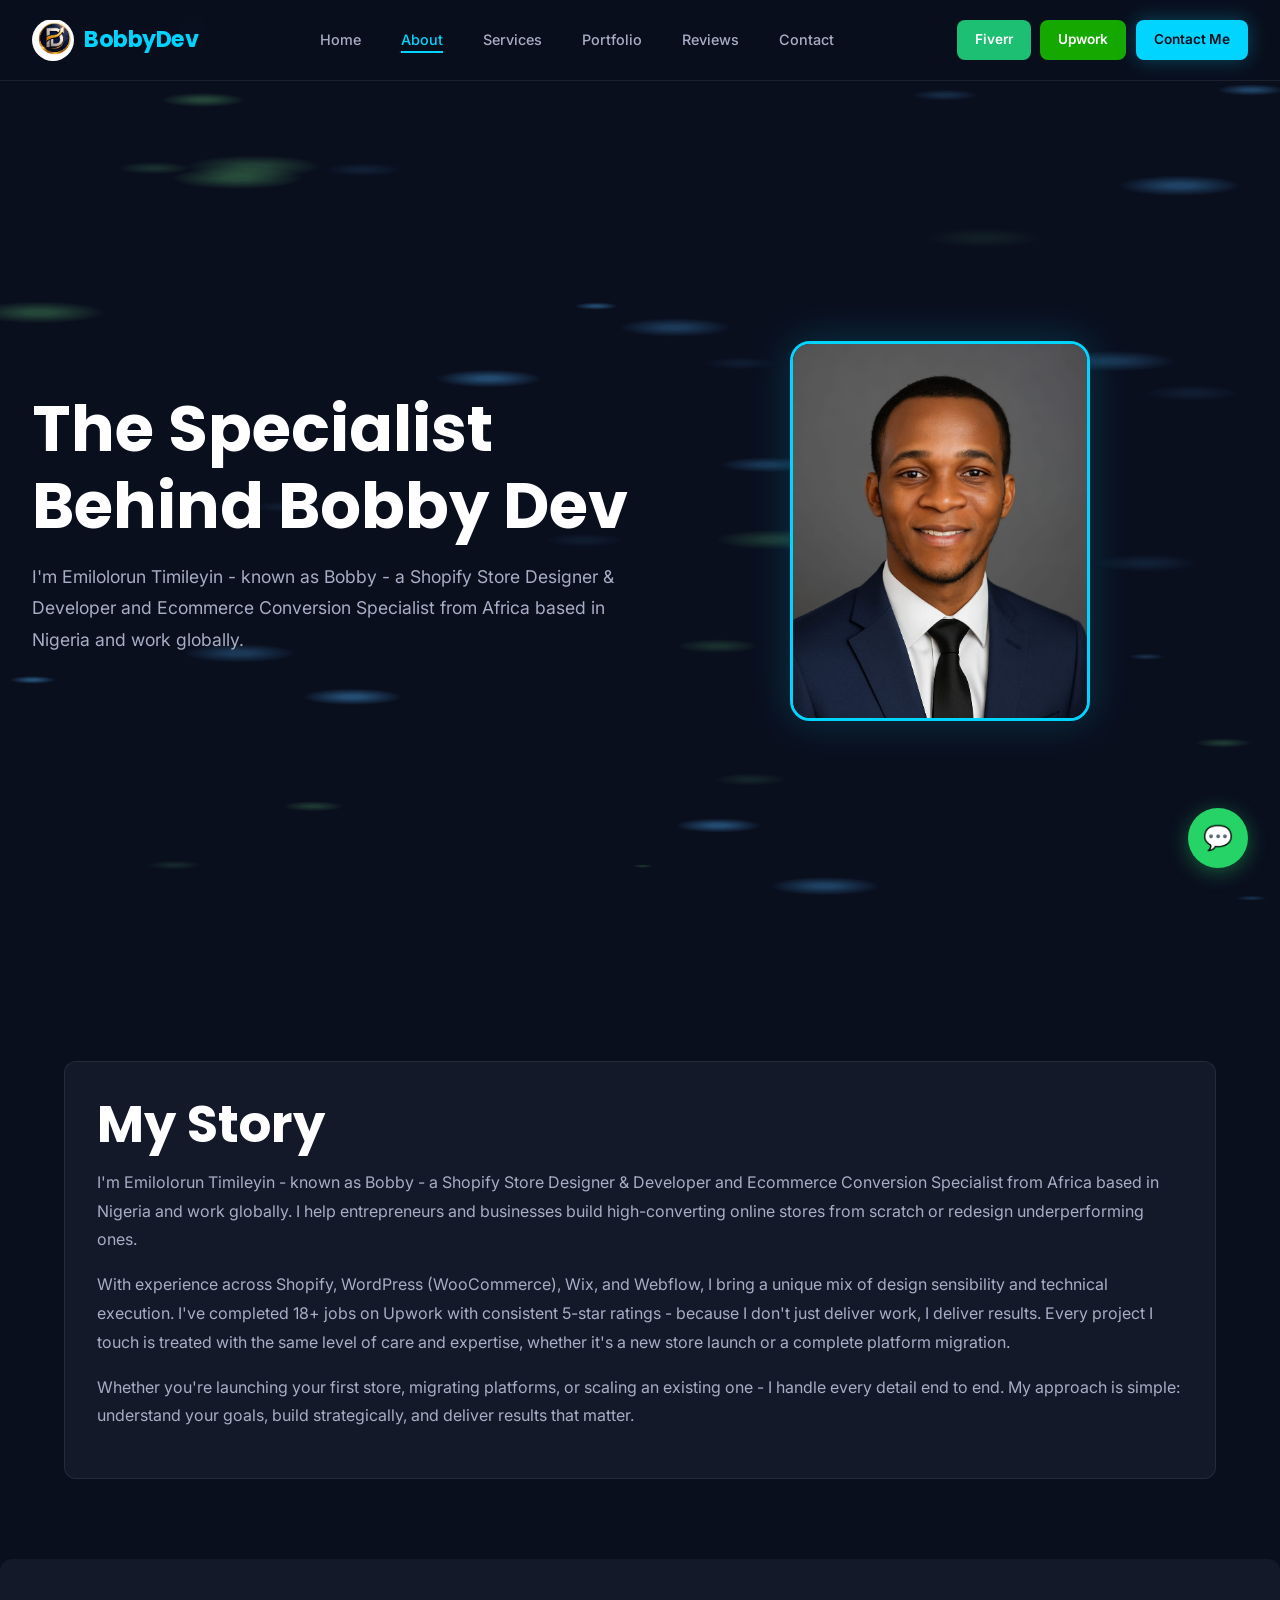
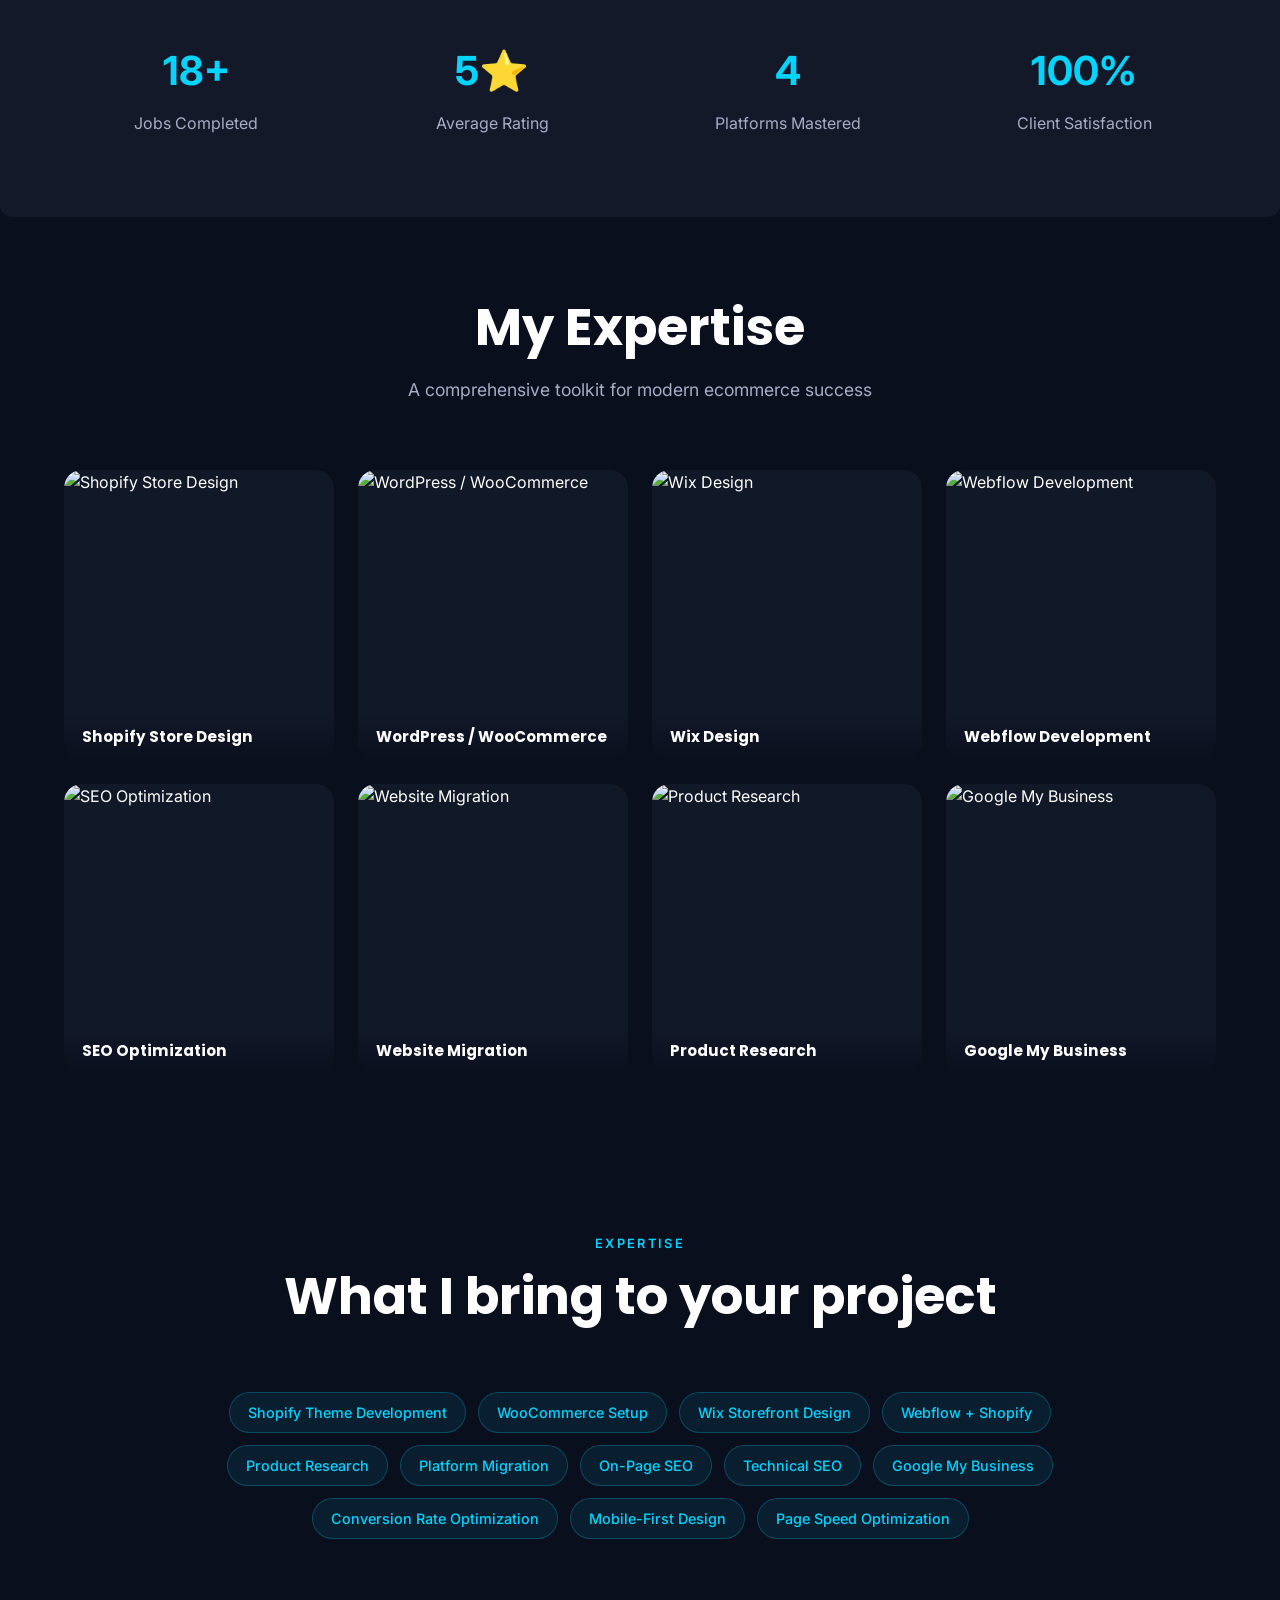
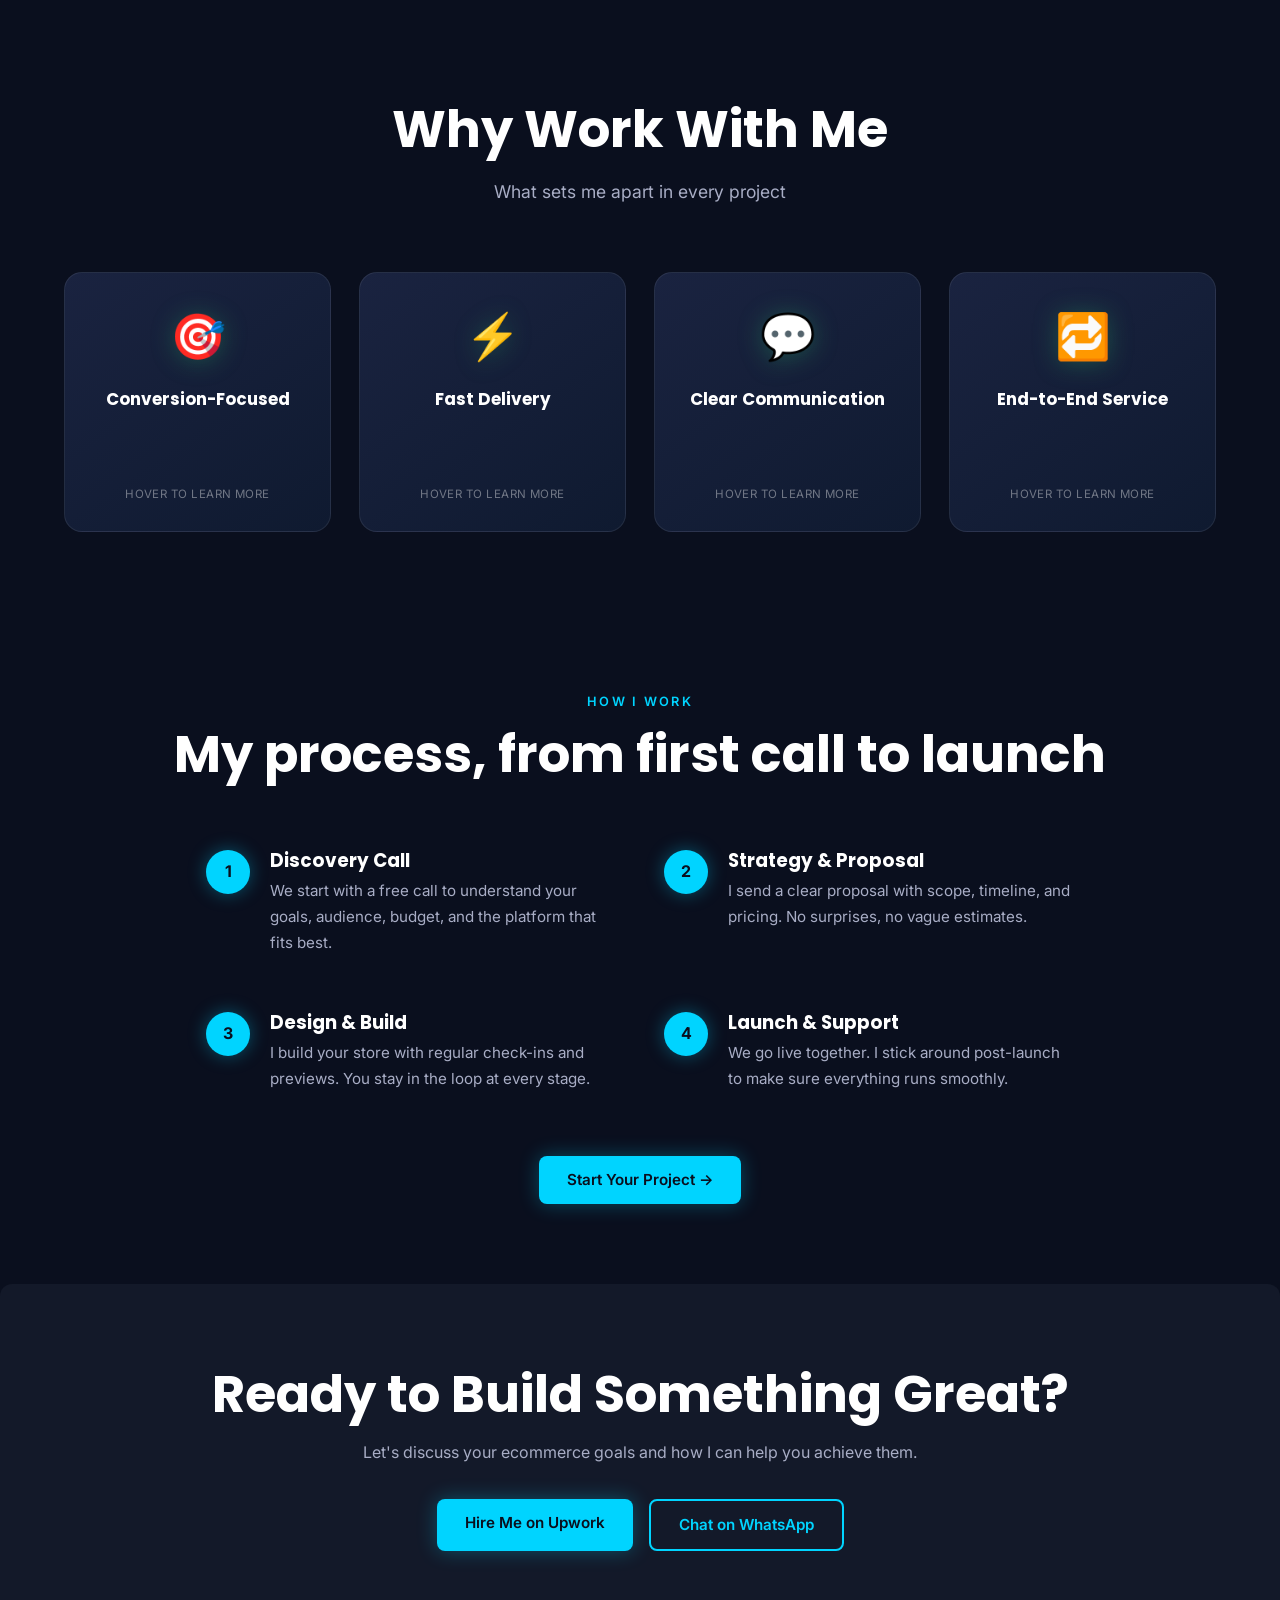
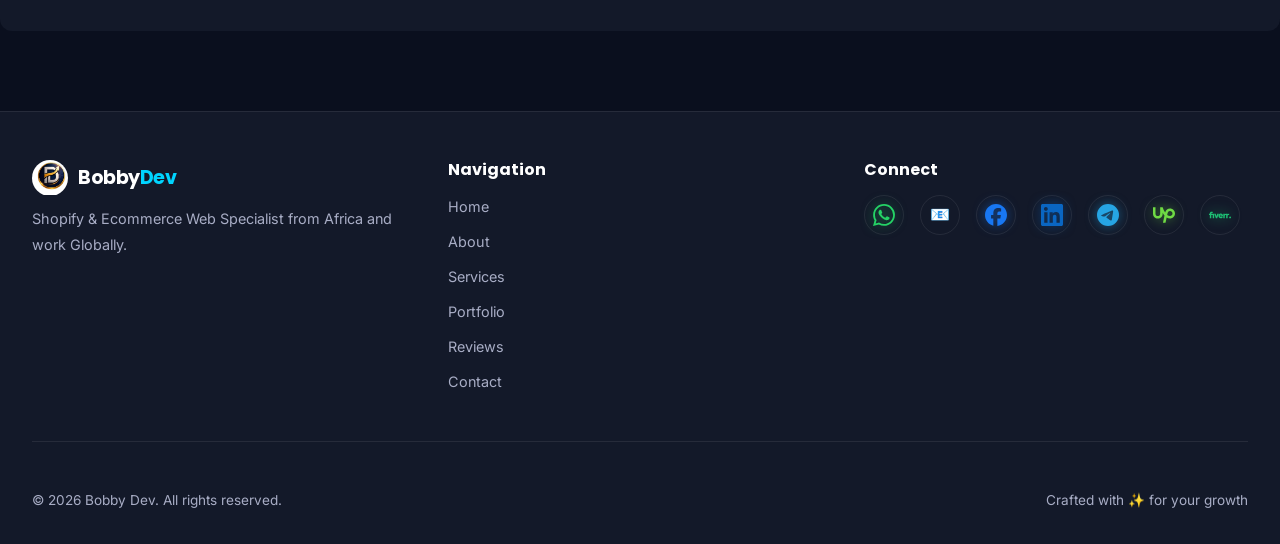
==== commit 0c7222f1: "Add Fiverr/Upwork/Contact header buttons and About page sections - Header (all pages, desktop and mo" ====
--- a/about.html
+++ b/about.html
@@ -28,8 +28,9 @@
 <li><a href="contact.html">Contact</a></li>
 </ul>
 <div class="nav-cta">
-<a class="btn btn-secondary" href="https://wa.me/message/BYC7YFBUX4QGG1" target="_blank">Chat on WhatsApp</a>
-<a class="btn btn-primary" href="https://www.fiverr.com/emiloloruntinmy" target="_blank">Hire on Fiverr</a>
+<a class="btn btn-fiverr" href="https://www.fiverr.com/emiloloruntinmy" target="_blank" rel="noopener">Fiverr</a>
+<a class="btn btn-upwork" href="https://www.upwork.com/freelancers/~01d8f8c1ff8dccffea" target="_blank" rel="noopener">Upwork</a>
+<a class="btn btn-primary" href="contact.html">Contact Me</a>
 </div>
 <div class="hamburger">
 <span></span>
@@ -50,8 +51,9 @@
 <a href="contact.html">Contact</a>
 </div>
 <div class="mobile-menu-cta">
-<a class="btn btn-secondary" href="https://wa.me/message/BYC7YFBUX4QGG1" target="_blank">Chat on WhatsApp</a>
-<a class="btn btn-primary" href="https://www.fiverr.com/emiloloruntinmy" target="_blank">Hire on Fiverr</a>
+<a class="btn btn-fiverr" href="https://www.fiverr.com/emiloloruntinmy" target="_blank" rel="noopener">Fiverr</a>
+<a class="btn btn-upwork" href="https://www.upwork.com/freelancers/~01d8f8c1ff8dccffea" target="_blank" rel="noopener">Upwork</a>
+<a class="btn btn-primary" href="contact.html">Contact Me</a>
 </div>
 </div>
 <!-- HERO SECTION -->
@@ -207,6 +209,27 @@
 </div>
 </div>
 </section>
+<!-- EXPERTISE CHIPS SECTION -->
+<section class="section bring-section">
+<div class="section-header">
+<span class="section-eyebrow">Expertise</span>
+<h2>What I bring to your project</h2>
+</div>
+<ul class="skill-chips">
+<li class="skill-chip">Shopify Theme Development</li>
+<li class="skill-chip">WooCommerce Setup</li>
+<li class="skill-chip">Wix Storefront Design</li>
+<li class="skill-chip">Webflow + Shopify</li>
+<li class="skill-chip">Product Research</li>
+<li class="skill-chip">Platform Migration</li>
+<li class="skill-chip">On-Page SEO</li>
+<li class="skill-chip">Technical SEO</li>
+<li class="skill-chip">Google My Business</li>
+<li class="skill-chip">Conversion Rate Optimization</li>
+<li class="skill-chip">Mobile-First Design</li>
+<li class="skill-chip">Page Speed Optimization</li>
+</ul>
+</section>
 <!-- WHY WORK WITH ME SECTION -->
 <section class="section why-section">
 <div class="section-header">
@@ -273,6 +296,20 @@
 </div>
 </div>
 </div>
+</section>
+<!-- PROCESS SECTION -->
+<section class="section process-section">
+<div class="section-header">
+<span class="section-eyebrow">How I Work</span>
+<h2>My process, from first call to launch</h2>
+</div>
+<ol class="about-steps">
+<li class="about-step"><span class="about-step-num">1</span><div><h3>Discovery Call</h3><p>We start with a free call to understand your goals, audience, budget, and the platform that fits best.</p></div></li>
+<li class="about-step"><span class="about-step-num">2</span><div><h3>Strategy &amp; Proposal</h3><p>I send a clear proposal with scope, timeline, and pricing. No surprises, no vague estimates.</p></div></li>
+<li class="about-step"><span class="about-step-num">3</span><div><h3>Design &amp; Build</h3><p>I build your store with regular check-ins and previews. You stay in the loop at every stage.</p></div></li>
+<li class="about-step"><span class="about-step-num">4</span><div><h3>Launch &amp; Support</h3><p>We go live together. I stick around post-launch to make sure everything runs smoothly.</p></div></li>
+</ol>
+<div class="about-steps-cta"><a class="btn btn-primary" href="contact.html">Start Your Project →</a></div>
 </section>
 <!-- CTA SECTION -->
 <section class="section" style="background-color: var(--secondary-dark); border-radius: 12px; text-align: center;">
--- a/styles.css
+++ b/styles.css
@@ -1810,3 +1810,424 @@
 .platform-item:hover .platform-logo{transform:scale(1.15);}
 .platform-item span{font-size:.88rem;font-weight:700;font-family:'Poppins',sans-serif;}
 .social-icon-img{width:22px;height:22px;object-fit:contain;display:block;}
+
+/* ============================================================
+   COMPREHENSIVE MOBILE RESPONSIVE OVERRIDES
+   ============================================================ */
+
+/* ── Fluid font sizes for stat numbers ── */
+.stat-flip-number { font-size: clamp(2rem, 7vw, 3.2rem); }
+.stat-flip-back-number { font-size: clamp(1.4rem, 5vw, 2.2rem); }
+.why-flip-icon-wrap { font-size: clamp(1.8rem, 5vw, 2.8rem); }
+.ticker-num { font-size: clamp(1.1rem, 4vw, 1.6rem); }
+
+/* ── 768px tablet ── */
+@media (max-width: 768px) {
+  /* Grids → 2 columns */
+  .flip-service-grid { grid-template-columns: repeat(2, 1fr); gap: 16px; }
+  .why-flip-grid     { grid-template-columns: repeat(2, 1fr); gap: 18px; }
+  .vflip-grid        { grid-template-columns: repeat(2, 1fr); gap: 16px; }
+  .stat-flip-grid    { grid-template-columns: repeat(2, 1fr); gap: 18px; }
+  .tech-flip-grid    { grid-template-columns: repeat(2, 1fr); gap: 16px; }
+
+  /* Reduce tall fixed heights */
+  .flip-svc          { height: 260px; }
+  .why-flip          { height: 240px; }
+  .vflip-card        { height: 260px; }
+  .stat-flip-card    { height: 250px; }
+  .rev-flip-card     { height: 300px; }
+  .tech-flip-grid .vflip-card { height: 210px; }
+
+  /* Footer columns stack */
+  .footer-top        { grid-template-columns: 1fr; gap: 2rem; }
+  .footer-col        { text-align: center; }
+  .footer-links      { display: flex; flex-wrap: wrap; justify-content: center; gap: .5rem; }
+  .social-icons      { justify-content: center; }
+
+  /* Hero image center on mobile */
+  .hero-image        { display: flex; justify-content: center; }
+
+  /* Section padding */
+  .section           { padding: 2.5rem 1rem; }
+}
+
+/* ── 480px small mobile ── */
+@media (max-width: 480px) {
+  /* All grids → single column */
+  .flip-service-grid { grid-template-columns: 1fr; gap: 14px; }
+  .why-flip-grid     { grid-template-columns: 1fr; gap: 14px; }
+  .vflip-grid        { grid-template-columns: 1fr; gap: 14px; }
+  .stat-flip-grid    { grid-template-columns: 1fr; gap: 14px; }
+  .tech-flip-grid    { grid-template-columns: 1fr; gap: 14px; }
+  .rev-flip-grid     { grid-template-columns: 1fr; gap: 14px; }
+  .contact-cards     { grid-template-columns: 1fr; gap: 14px; }
+  .platform-row      { gap: 1.5rem; }
+
+  /* Card heights trimmed for small screens */
+  .flip-svc          { height: 230px; }
+  .why-flip          { height: 220px; }
+  .vflip-card        { height: 240px; }
+  .stat-flip-card    { height: 230px; }
+  .rev-flip-card     { height: 320px; }
+  .tech-flip-grid .vflip-card { height: 200px; }
+
+  /* Padding inside cards */
+  .flip-svc-back     { padding: 18px 14px; }
+  .why-flip-front, .why-flip-back { padding: 20px 16px; }
+  .stat-flip-back    { padding: 20px 16px; }
+  .contact-card      { padding: 20px 14px; }
+  .contact-logo-img  { width: 40px; height: 40px; }
+  .contact-card-title { font-size: .95rem; }
+
+  /* Profile image */
+  .profile-image     { width: 180px; height: 230px; border-radius: 14px; }
+
+  /* Tech logo cards */
+  .tech-logo-card    { width: 120px; height: 160px; }
+  .tech-logo-img     { width: 48px; height: 48px; }
+
+  /* Platform logos */
+  .platform-logo     { width: 44px; height: 44px; }
+  .platform-item span { font-size: .78rem; }
+
+  /* Stat flip icon padding */
+  .stat-flip-overlay { gap: 6px; }
+  .stat-flip-title   { font-size: .85rem; }
+
+  /* Why flip icons */
+  .why-flip-front h3, .why-flip-back h3 { font-size: .9rem; }
+  .why-flip-back p   { font-size: .78rem; }
+
+  /* Social icon img */
+  .social-icon-img   { width: 18px; height: 18px; }
+
+  /* Nav */
+  .logo-text         { font-size: 1.1rem; }
+  .logo-img          { width: 32px; height: 32px; }
+
+  /* Section padding */
+  .section           { padding: 2rem 0.75rem; }
+
+  /* Footer */
+  .footer-bottom     { flex-direction: column; gap: .5rem; text-align: center; font-size: .8rem; }
+
+  /* WhatsApp float */
+  .whatsapp-float    { width: 44px; height: 44px; bottom: 1rem; right: 1rem; }
+}
+
+/* ── Very small phones (360px and below) ── */
+@media (max-width: 360px) {
+  .profile-image     { width: 160px; height: 200px; }
+  .stat-flip-card    { height: 210px; }
+  .why-flip          { height: 210px; }
+  .vflip-card        { height: 220px; }
+  .tech-logo-card    { width: 100px; height: 140px; }
+  .tech-logo-img     { width: 40px; height: 40px; }
+  .section           { padding: 1.5rem 0.6rem; }
+}
+
+/* ============================================================
+   HOME PAGE LAYOUT POLISH
+   One content width, one gutter and one vertical rhythm for
+   every home section, so nothing drifts or leaves dead space.
+   ============================================================ */
+.home { --home-width: 1200px; --home-gutter: 2rem; --home-gap: 4.5rem; }
+
+.home .hero {
+  min-height: auto;
+  max-width: var(--home-width);
+  padding: 5rem var(--home-gutter) 3.5rem;
+  gap: 3rem;
+}
+.home .hero-content { max-width: 620px; }
+.home .stat { white-space: nowrap; }
+.home .hero-stats {
+  display: grid;
+  grid-template-columns: repeat(4, auto);
+  justify-content: start;
+  gap: 0.75rem 1.75rem;
+  margin-top: 2.5rem;
+  padding-top: 1.5rem;
+}
+
+.home .marquee-section { padding: 1.25rem 0; }
+
+.home .section {
+  max-width: none;
+  padding: var(--home-gap) 0;
+}
+.home .section + .section { padding-top: 0; }
+.home .container {
+  max-width: var(--home-width);
+  padding: 0 var(--home-gutter);
+}
+.home .section-header {
+  max-width: var(--home-width);
+  margin: 0 auto 2.5rem;
+  padding: 0 var(--home-gutter);
+}
+.home .section-header h2 { margin-bottom: 0.5rem; }
+.home .section-actions { text-align: center; margin-top: 2.5rem; }
+.home .cards-grid,
+.home .upwork-portfolio-grid { margin-bottom: 0; }
+.home .flip-service-grid { margin-top: 0; }
+
+.home .about-preview { max-width: 900px; margin: 0 auto; padding: 2.5rem; }
+.home .about-preview h2 { margin-bottom: 0.75rem; }
+.home .about-preview p { margin-bottom: 1.25rem; }
+
+.home .projects-grid { grid-template-columns: repeat(3, 1fr); gap: 1.5rem; }
+.home .upwork-portfolio-grid { grid-template-columns: repeat(3, 1fr); }
+.home .testimonials-grid { grid-template-columns: repeat(2, 1fr); gap: 1.5rem; }
+.btn.btn-sm { font-size: 0.85rem; padding: 8px 16px; }
+
+.home .video-testimonial-section { background: none; }
+
+.home .cta-band {
+  background: var(--secondary-dark);
+  border: 1px solid var(--border);
+  border-radius: 16px;
+  padding: 3.5rem 2rem;
+  text-align: center;
+}
+.home .cta-band h2 { margin-bottom: 0.75rem; }
+.home .cta-band p { color: var(--text-secondary); margin-bottom: 2rem; }
+.home .cta-buttons { display: flex; gap: 1rem; justify-content: center; flex-wrap: wrap; }
+
+.home footer { margin-top: 0; }
+
+@media (max-width: 1024px) {
+  .home .hero-stats { grid-template-columns: repeat(2, auto); }
+  .home .projects-grid,
+  .home .upwork-portfolio-grid { grid-template-columns: repeat(2, 1fr); }
+}
+
+@media (max-width: 768px) {
+  .home { --home-gutter: 1rem; --home-gap: 3rem; }
+  /* Photo sits beside the tag line instead of on its own row above the heading */
+  .home .hero {
+    display: grid;
+    grid-template-columns: auto 1fr;
+    align-items: center;
+    column-gap: 1rem;
+    row-gap: 0;
+    padding: 1rem var(--home-gutter) 2.5rem;
+  }
+  .home .hero-content { display: contents; }
+  .home .hero-image { grid-column: 1; grid-row: 1; margin: 0; }
+  .home .profile-image { width: 76px; height: 96px; border-radius: 12px; border-width: 2px; }
+  .home .hero .tag-pill { grid-column: 2; grid-row: 1; justify-self: start; margin: 0; }
+  .home .hero h1, .home .hero > .hero-content > p,
+  .home .hero-buttons, .home .hero-stats { grid-column: 1 / -1; }
+  .home .hero h1 { margin-top: 1.25rem; }
+  .home .hero-stats { grid-template-columns: repeat(2, 1fr); gap: 0.75rem 1rem; margin-top: 2rem; }
+  .home .section-header { margin-bottom: 1.75rem; }
+  .home .section-header p { font-size: 1rem; }
+  .home .about-preview { padding: 1.5rem; }
+  .home .testimonials-grid { grid-template-columns: 1fr; }
+  .home .flip-service-grid { grid-template-columns: repeat(2, 1fr); gap: 12px; }
+  .home .flip-svc { height: 200px; }
+  .home .flip-svc-back { padding: 14px 12px; }
+
+  /* Long card lists become swipeable rows instead of a tall stack */
+  .home .projects-grid,
+  .home .upwork-portfolio-grid {
+    display: flex;
+    gap: 12px;
+    overflow-x: auto;
+    scroll-snap-type: x mandatory;
+    margin: 0 calc(-1 * var(--home-gutter));
+    padding: 0 var(--home-gutter) 8px;
+    scrollbar-width: none;
+  }
+  .home .projects-grid::-webkit-scrollbar,
+  .home .upwork-portfolio-grid::-webkit-scrollbar { display: none; }
+  .home .projects-grid > *,
+  .home .upwork-portfolio-grid > * { flex: 0 0 82%; scroll-snap-align: start; }
+  .home .upwork-card:hover { transform: none; }
+
+  .home .cta-band { padding: 2.5rem 1.25rem; }
+}
+
+/* ── Home: patterns borrowed from the reference layout ── */
+.eyebrow {
+  display: inline-block;
+  font-size: 0.78rem;
+  font-weight: 600;
+  letter-spacing: 0.14em;
+  text-transform: uppercase;
+  color: var(--accent);
+  margin-bottom: 0.6rem;
+}
+
+.home .hero-stats-num .stat::before { content: none; }
+.home .hero-stats-num .stat { flex-direction: column; align-items: flex-start; gap: 0.15rem; }
+.home .hero-stats-num .stat strong {
+  font-family: var(--font-accent);
+  font-size: 1.5rem;
+  line-height: 1.1;
+  color: var(--text-primary);
+}
+.home .hero-stats-num .stat span { font-size: 0.82rem; }
+.home .hero-stats-num { gap: 1rem 2.25rem; }
+
+.home .hero-image { position: relative; flex-direction: column; gap: 0.9rem; }
+.availability-tag {
+  display: inline-flex;
+  align-items: center;
+  gap: 0.5rem;
+  padding: 6px 14px;
+  border-radius: 50px;
+  background: rgba(74, 222, 128, 0.1);
+  border: 1px solid rgba(74, 222, 128, 0.4);
+  color: #4ade80;
+  font-size: 0.8rem;
+  font-weight: 600;
+  white-space: nowrap;
+  order: 2;
+}
+.availability-dot {
+  width: 8px;
+  height: 8px;
+  border-radius: 50%;
+  background: #4ade80;
+  box-shadow: 0 0 0 0 rgba(74, 222, 128, 0.6);
+  animation: availability-pulse 2s infinite;
+}
+@keyframes availability-pulse {
+  70% { box-shadow: 0 0 0 8px rgba(74, 222, 128, 0); }
+  100% { box-shadow: 0 0 0 0 rgba(74, 222, 128, 0); }
+}
+
+.process-grid { display: grid; grid-template-columns: repeat(4, 1fr); gap: 1.5rem; }
+.process-step {
+  background: var(--secondary-dark);
+  border: 1px solid var(--border);
+  border-radius: 14px;
+  padding: 1.75rem 1.5rem;
+  transition: var(--transition);
+}
+.process-step:hover { border-color: var(--accent); transform: translateY(-4px); }
+.process-num {
+  display: block;
+  font-family: var(--font-accent);
+  font-size: 2rem;
+  font-weight: 700;
+  color: var(--accent);
+  opacity: 0.85;
+  line-height: 1;
+  margin-bottom: 1rem;
+}
+.process-step h3 { font-size: 1.1rem; margin-bottom: 0.5rem; }
+.process-step p { color: var(--text-secondary); font-size: 0.9rem; line-height: 1.6; }
+
+.home .footer-top { grid-template-columns: 1.4fr 1fr 1.2fr 1.2fr; }
+.home .footer-links a { word-break: break-word; }
+
+@media (max-width: 1024px) {
+  .process-grid { grid-template-columns: repeat(2, 1fr); }
+  .home .footer-top { grid-template-columns: repeat(2, 1fr); }
+}
+@media (max-width: 768px) {
+  .home .hero-stats-num .stat strong { font-size: 1.25rem; }
+  .process-grid { gap: 12px; }
+  .process-step { padding: 1.25rem 1rem; }
+  .process-num { font-size: 1.5rem; margin-bottom: 0.6rem; }
+  .process-step p { font-size: 0.85rem; }
+  .home .footer-top { grid-template-columns: 1fr; }
+  /* On phones the photo sits beside the tag line; the availability badge goes over the photo corner */
+  .home .availability-tag {
+    position: absolute;
+    bottom: -8px;
+    left: 50%;
+    transform: translateX(-50%);
+    padding: 2px 8px;
+    font-size: 0.62rem;
+    gap: 0.3rem;
+    background: var(--primary-dark);
+  }
+  .home .availability-dot { width: 6px; height: 6px; }
+}
+
+/* ── Narrow laptops, tablets and phones in "Desktop site" mode ── */
+.nav-cta .btn { white-space: nowrap; }
+@media (max-width: 1100px) {
+  .nav-links, .nav-cta { display: none; }
+  .hamburger { display: flex; }
+  .mobile-menu { display: block; width: 100%; }
+  .home .flip-service-grid { grid-template-columns: repeat(2, 1fr); }
+}
+
+
+/* ===========================
+   NAV BUTTONS (Fiverr / Upwork / Contact)
+   =========================== */
+.nav-cta { gap: 0.6rem; }
+.nav-cta .btn { padding: 9px 18px; font-size: 0.85rem; white-space: nowrap; }
+.btn-fiverr { background-color: #1dbf73; color: #fff; }
+.btn-upwork { background-color: #14a800; color: #fff; }
+.btn-fiverr:hover, .btn-upwork:hover { filter: brightness(1.1); transform: translateY(-2px); }
+.mobile-menu-cta { display: flex; flex-direction: column; gap: 0.75rem; }
+@media (max-width: 1200px) { .nav-links { gap: 1.5rem; } }
+
+/* ===========================
+   ABOUT: EXPERTISE CHIPS + PROCESS
+   =========================== */
+.section-eyebrow {
+  display: block;
+  font-size: 0.8rem;
+  font-weight: 600;
+  letter-spacing: 0.18em;
+  text-transform: uppercase;
+  color: var(--accent);
+  margin-bottom: 0.75rem;
+}
+.skill-chips {
+  list-style: none;
+  display: flex;
+  flex-wrap: wrap;
+  justify-content: center;
+  gap: 0.75rem;
+  max-width: 1000px;
+  margin: 0 auto;
+  padding: 0 1rem;
+}
+.skill-chip {
+  padding: 8px 18px;
+  border-radius: 999px;
+  font-size: 0.9rem;
+  font-weight: 500;
+  color: var(--accent);
+  background: rgba(0, 212, 255, 0.08);
+  border: 1px solid rgba(0, 212, 255, 0.25);
+  transition: var(--transition);
+}
+.skill-chip:hover { background: rgba(0, 212, 255, 0.16); box-shadow: 0 0 16px var(--glow); }
+.about-steps {
+  list-style: none;
+  display: grid;
+  grid-template-columns: repeat(2, 1fr);
+  gap: 2.5rem 3rem;
+  max-width: 900px;
+  margin: 0 auto;
+  padding: 0 1rem;
+}
+.about-step { display: flex; gap: 1.25rem; align-items: flex-start; }
+.about-step-num {
+  flex: 0 0 44px;
+  height: 44px;
+  border-radius: 50%;
+  display: flex;
+  align-items: center;
+  justify-content: center;
+  font-weight: 700;
+  color: var(--primary-dark);
+  background: var(--accent);
+  box-shadow: 0 0 18px rgba(0, 212, 255, 0.35);
+}
+.about-step h3 { font-size: 1.15rem; margin-bottom: 0.4rem; }
+.about-step p { color: var(--text-secondary); font-size: 0.95rem; line-height: 1.7; }
+.about-steps-cta { text-align: center; margin-top: 3rem; }
+@media (max-width: 768px) {
+  .about-steps { grid-template-columns: 1fr; gap: 1.75rem; }
+}
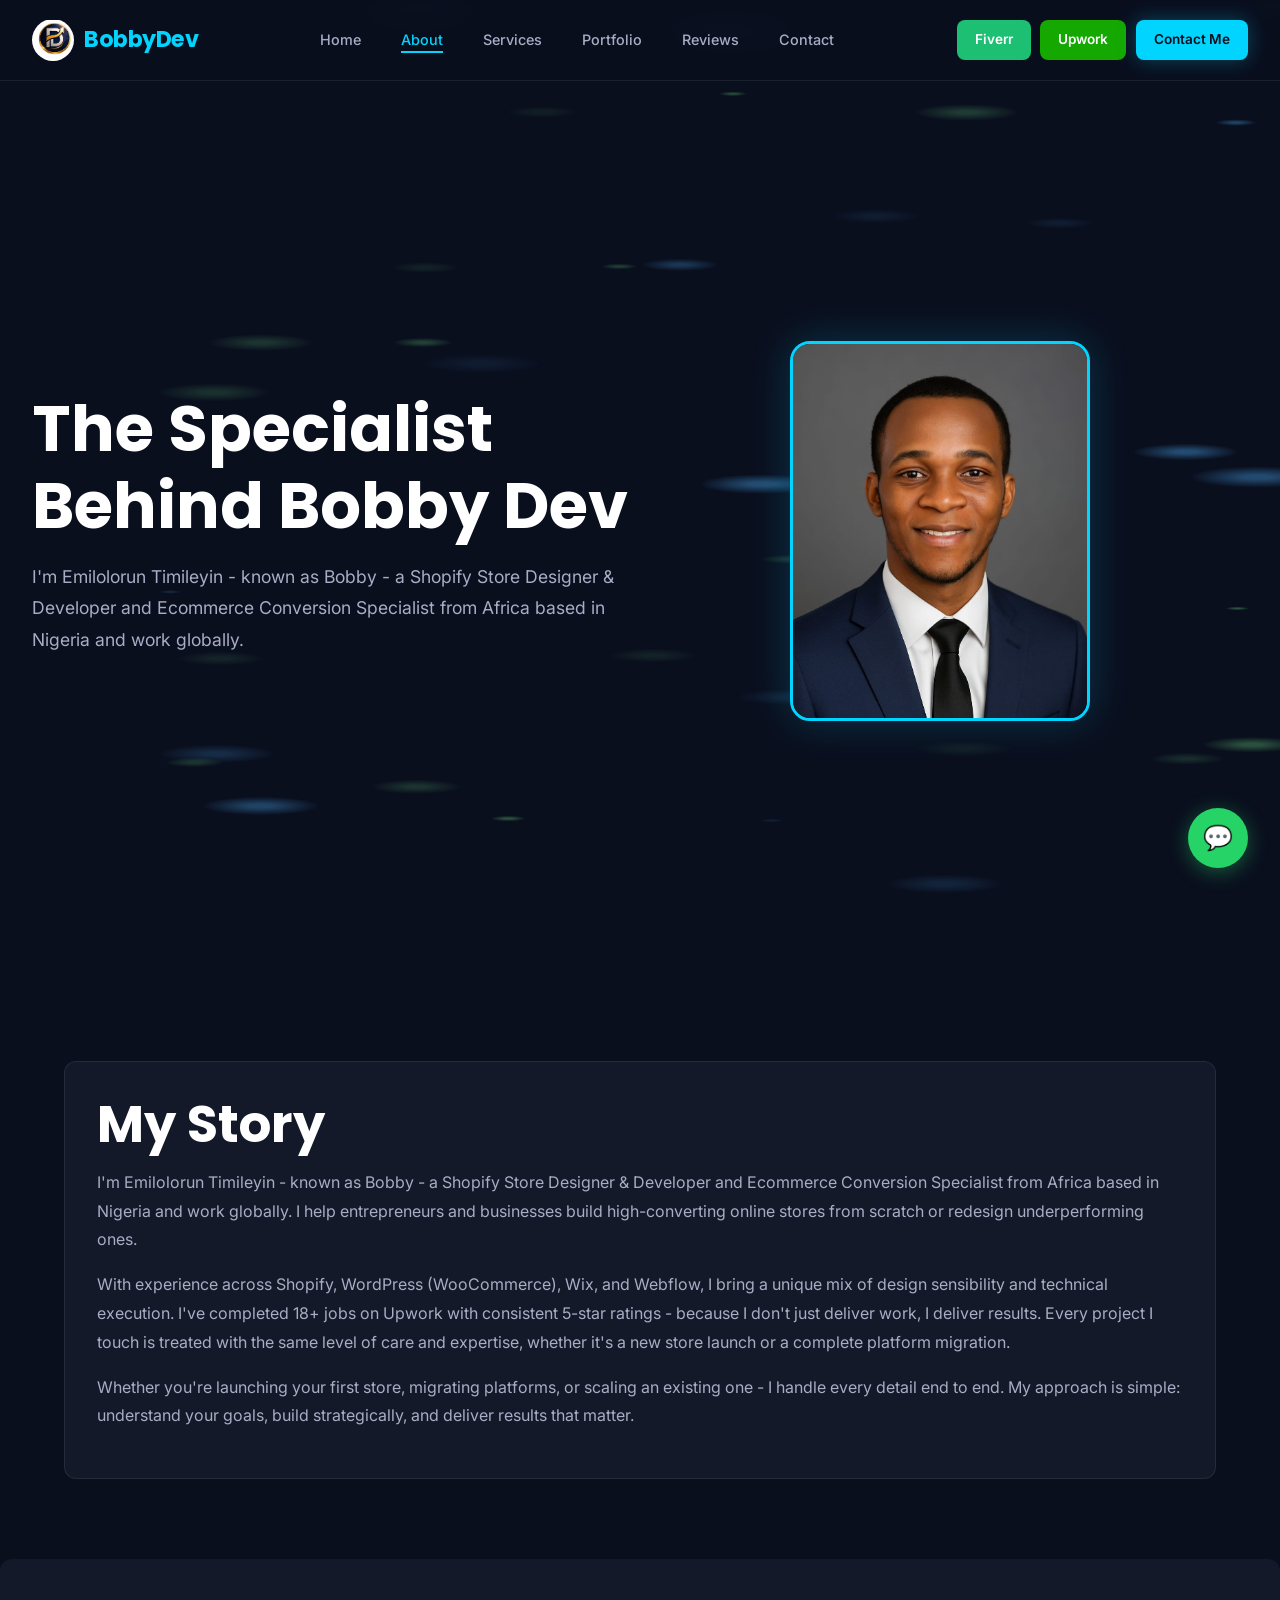
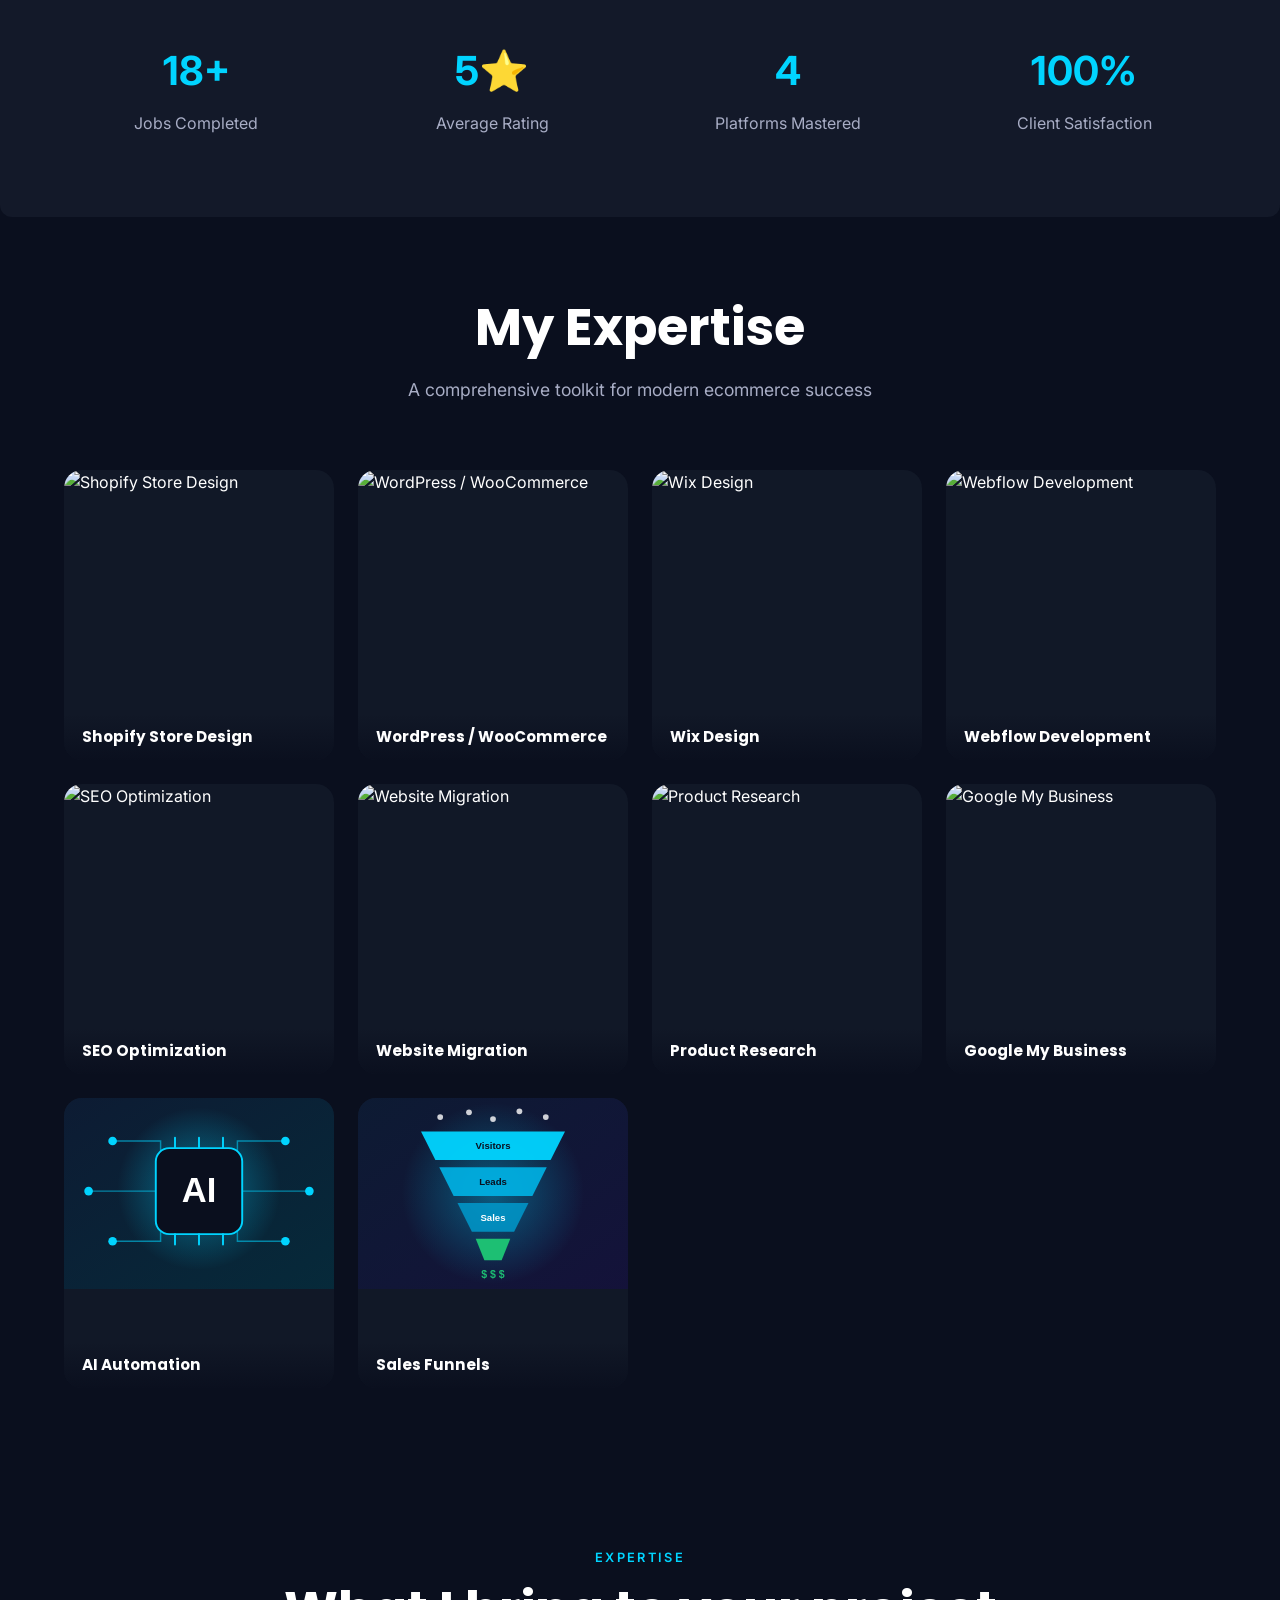
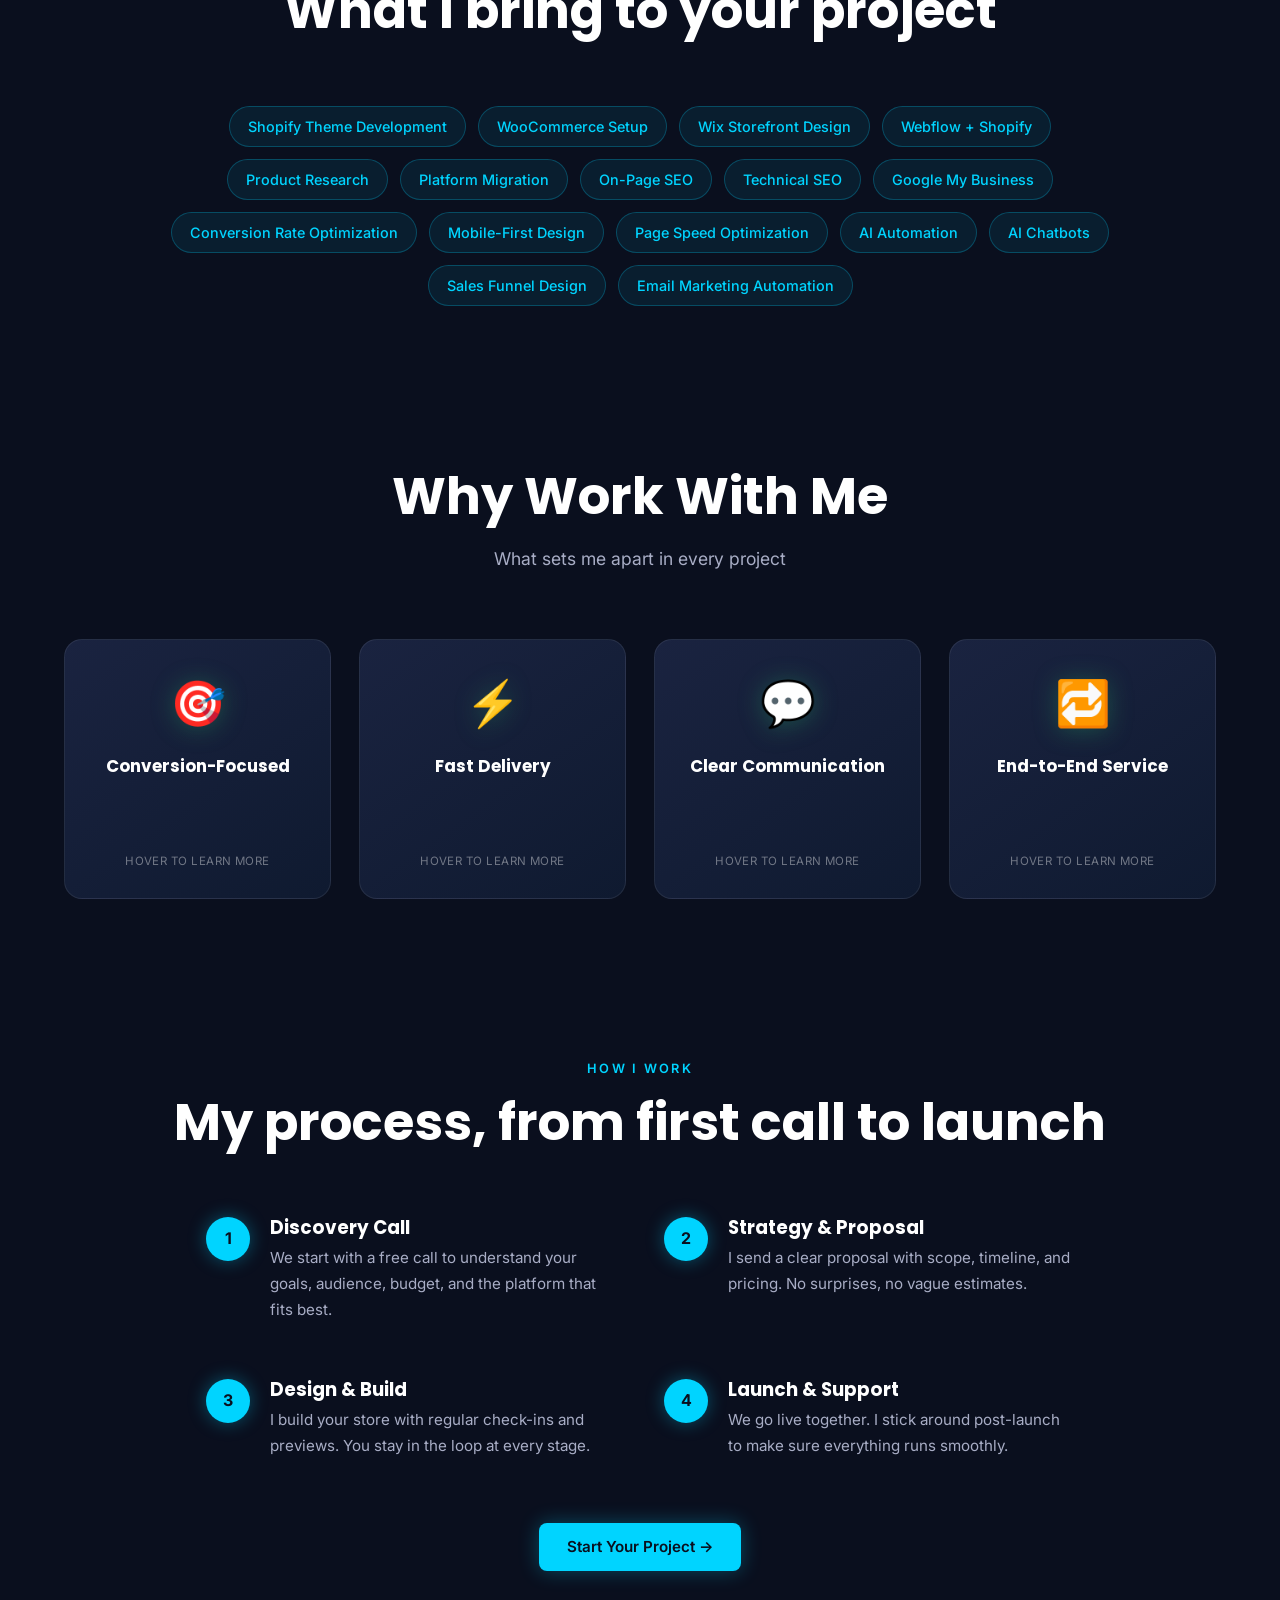
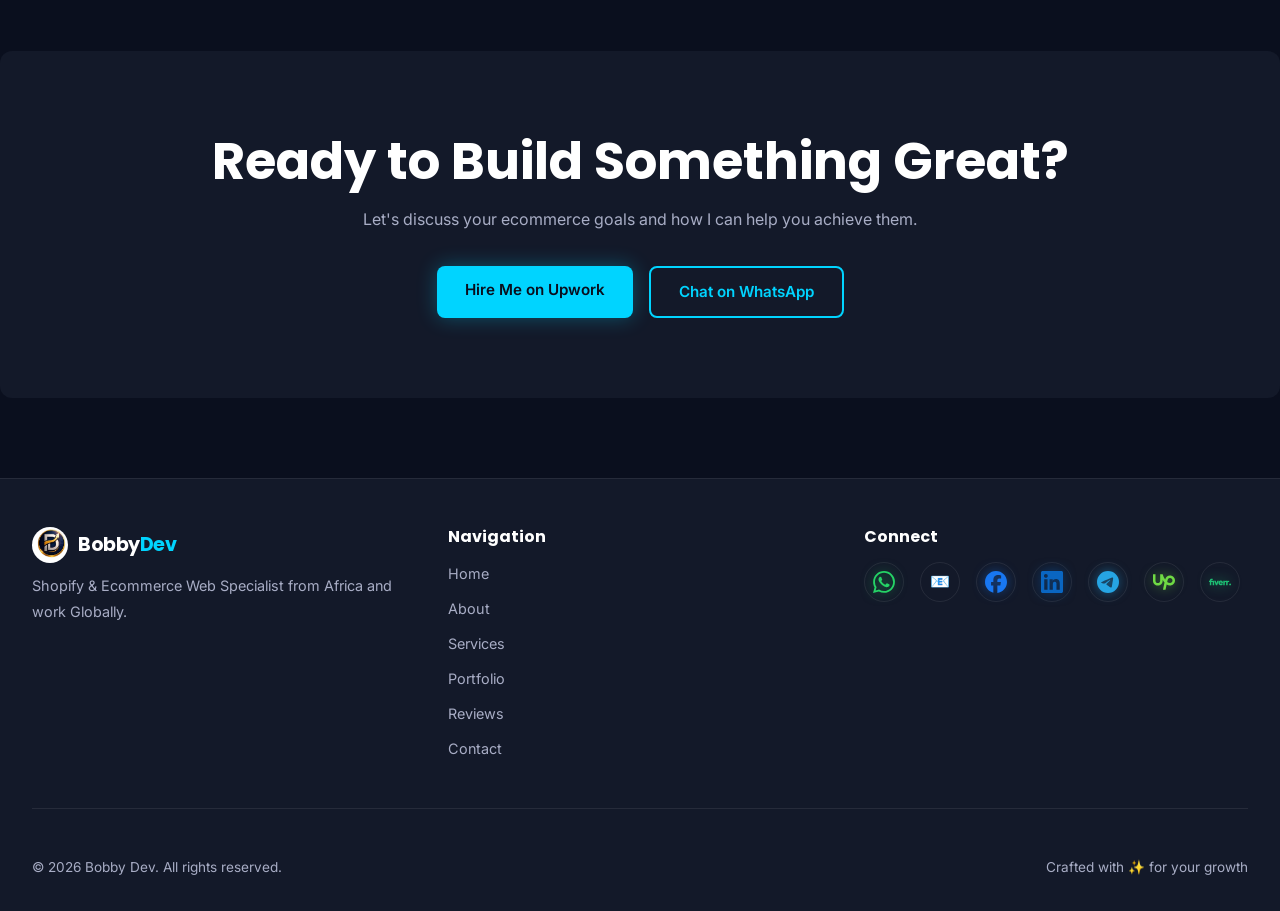
==== commit cbe6644e: "Add AI Automation and Sales Funnel services across the site - Services: two new flip cards with Get " ====
--- a/about.html
+++ b/about.html
@@ -206,6 +206,30 @@
 </div>
 </div>
 </div>
+<div class="vflip-card">
+<div class="vflip-inner">
+<div class="vflip-front">
+<img src="assets/ai-automation.svg" alt="AI Automation"/>
+<div class="vflip-front-label"><h3>AI Automation</h3></div>
+</div>
+<div class="vflip-back">
+<h3>AI Automation</h3>
+<p>AI chatbots and automated workflows that save time and never miss a customer.</p>
+</div>
+</div>
+</div>
+<div class="vflip-card">
+<div class="vflip-inner">
+<div class="vflip-front">
+<img src="assets/sales-funnel.svg" alt="Sales Funnels"/>
+<div class="vflip-front-label"><h3>Sales Funnels</h3></div>
+</div>
+<div class="vflip-back">
+<h3>Sales Funnels</h3>
+<p>Landing pages, upsells and email sequences that turn visitors into buyers.</p>
+</div>
+</div>
+</div>
 </div>
 </div>
 </section>
@@ -228,6 +252,10 @@
 <li class="skill-chip">Conversion Rate Optimization</li>
 <li class="skill-chip">Mobile-First Design</li>
 <li class="skill-chip">Page Speed Optimization</li>
+<li class="skill-chip">AI Automation</li>
+<li class="skill-chip">AI Chatbots</li>
+<li class="skill-chip">Sales Funnel Design</li>
+<li class="skill-chip">Email Marketing Automation</li>
 </ul>
 </section>
 <!-- WHY WORK WITH ME SECTION -->
--- a/styles.css
+++ b/styles.css
@@ -2231,3 +2231,32 @@
 @media (max-width: 768px) {
   .about-steps { grid-template-columns: 1fr; gap: 1.75rem; }
 }
+
+/* ===========================
+   SERVICES: CONSULTATION CTA
+   =========================== */
+.consult-card {
+  max-width: 1000px;
+  margin: 0 auto;
+  padding: 3.5rem 2rem;
+  text-align: center;
+  border-radius: 24px;
+  background: linear-gradient(135deg, var(--secondary-dark), #1a2238);
+  border: 1px solid rgba(0, 212, 255, 0.2);
+  box-shadow: 0 0 40px rgba(0, 212, 255, 0.08);
+}
+.consult-card h2 { margin-bottom: 1rem; }
+.consult-card p {
+  color: var(--text-secondary);
+  max-width: 460px;
+  margin: 0 auto 2rem;
+  line-height: 1.8;
+}
+.consult-actions { display: flex; gap: 1rem; justify-content: center; flex-wrap: wrap; }
+@media (max-width: 480px) {
+  .consult-card { padding: 2.5rem 1.25rem; border-radius: 18px; }
+  .consult-actions .btn { width: 100%; text-align: center; }
+}
+
+/* Home services preview: 6 cards in two even rows */
+@media (min-width: 1101px) { .home .flip-service-grid { grid-template-columns: repeat(3, 1fr); } }
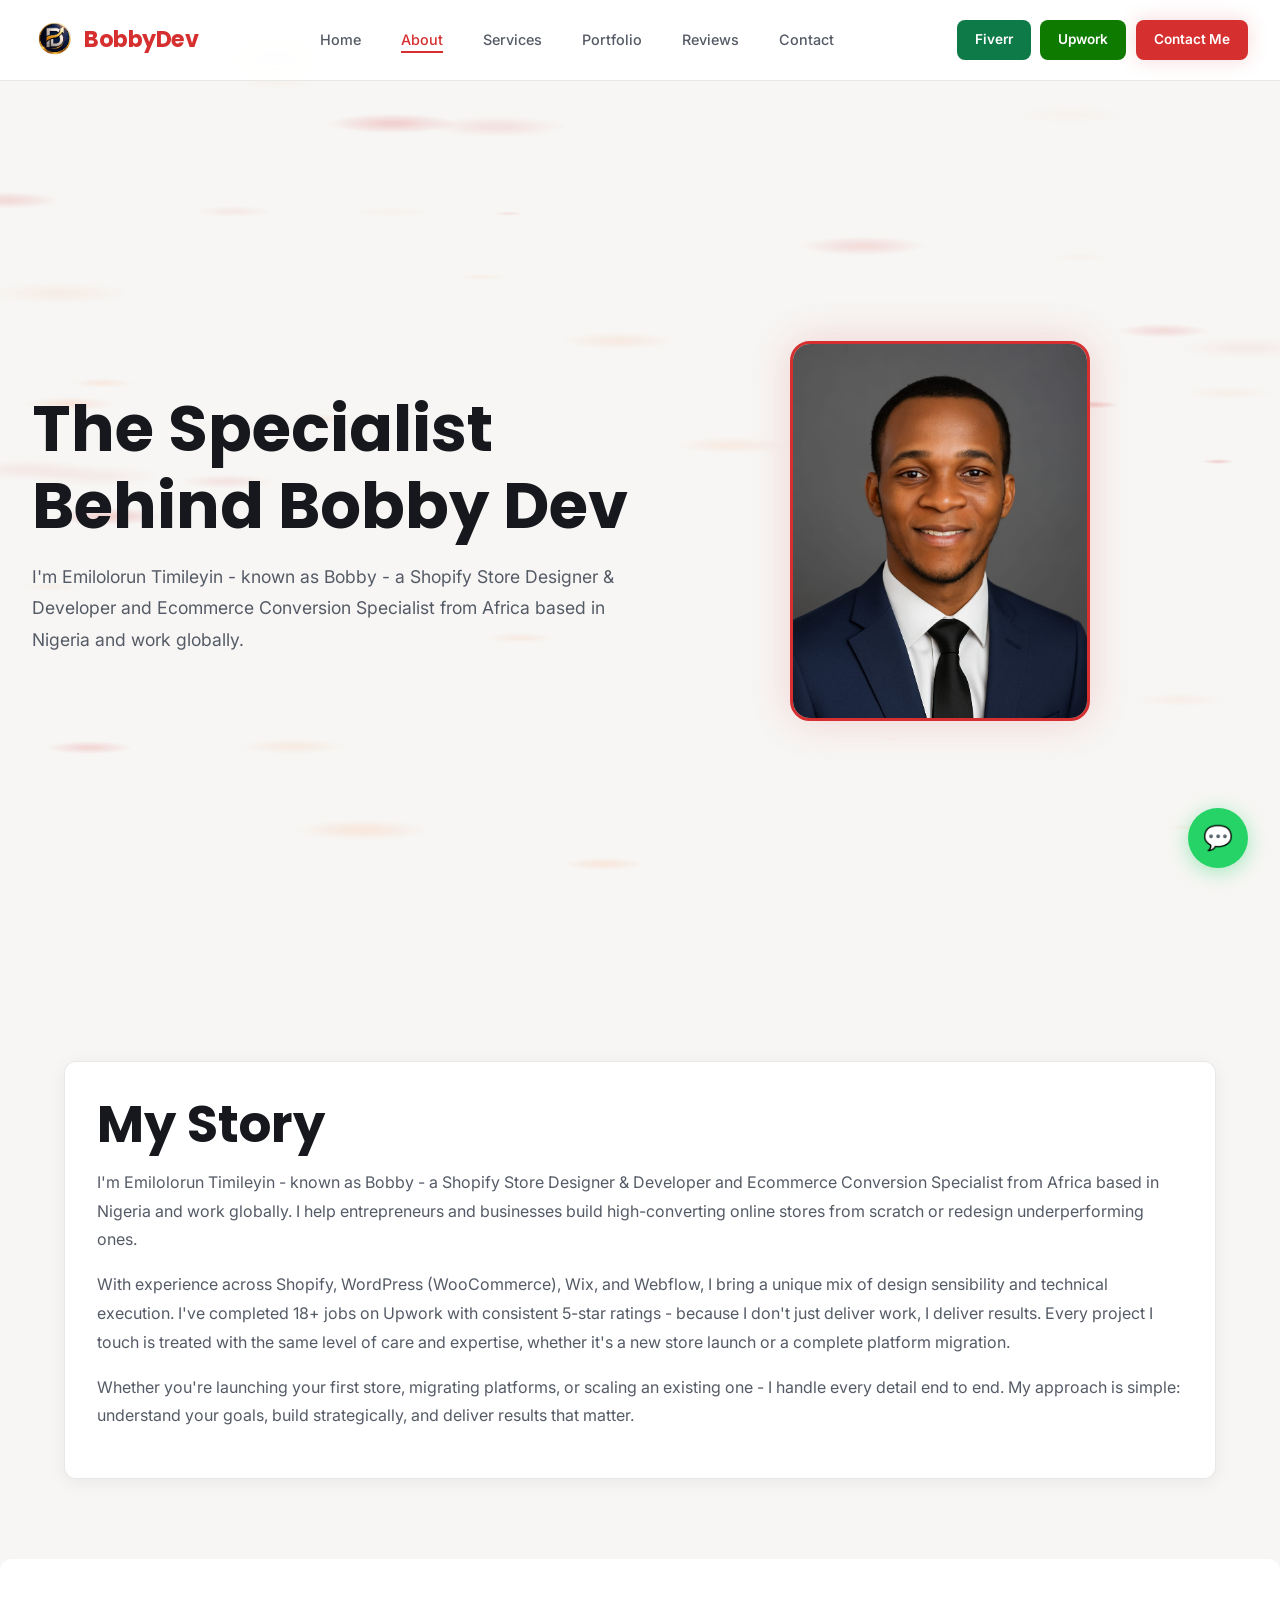
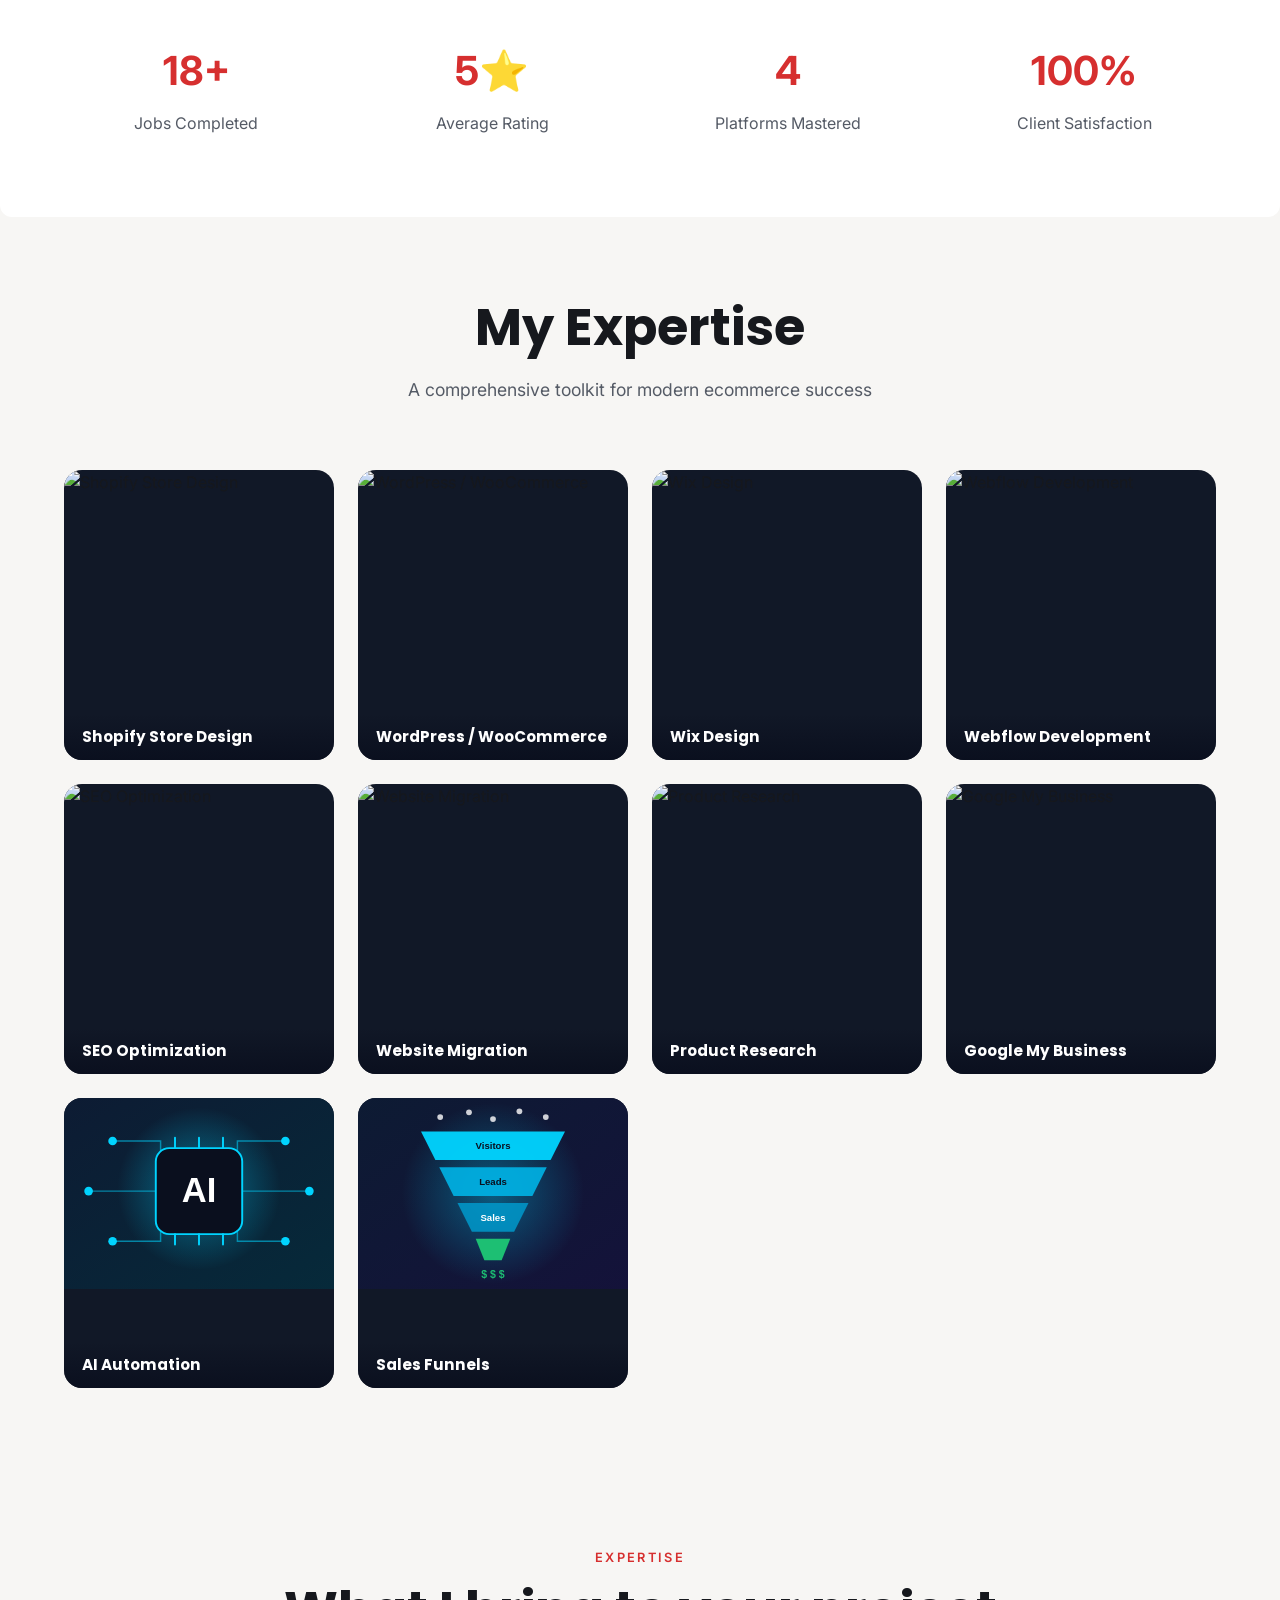
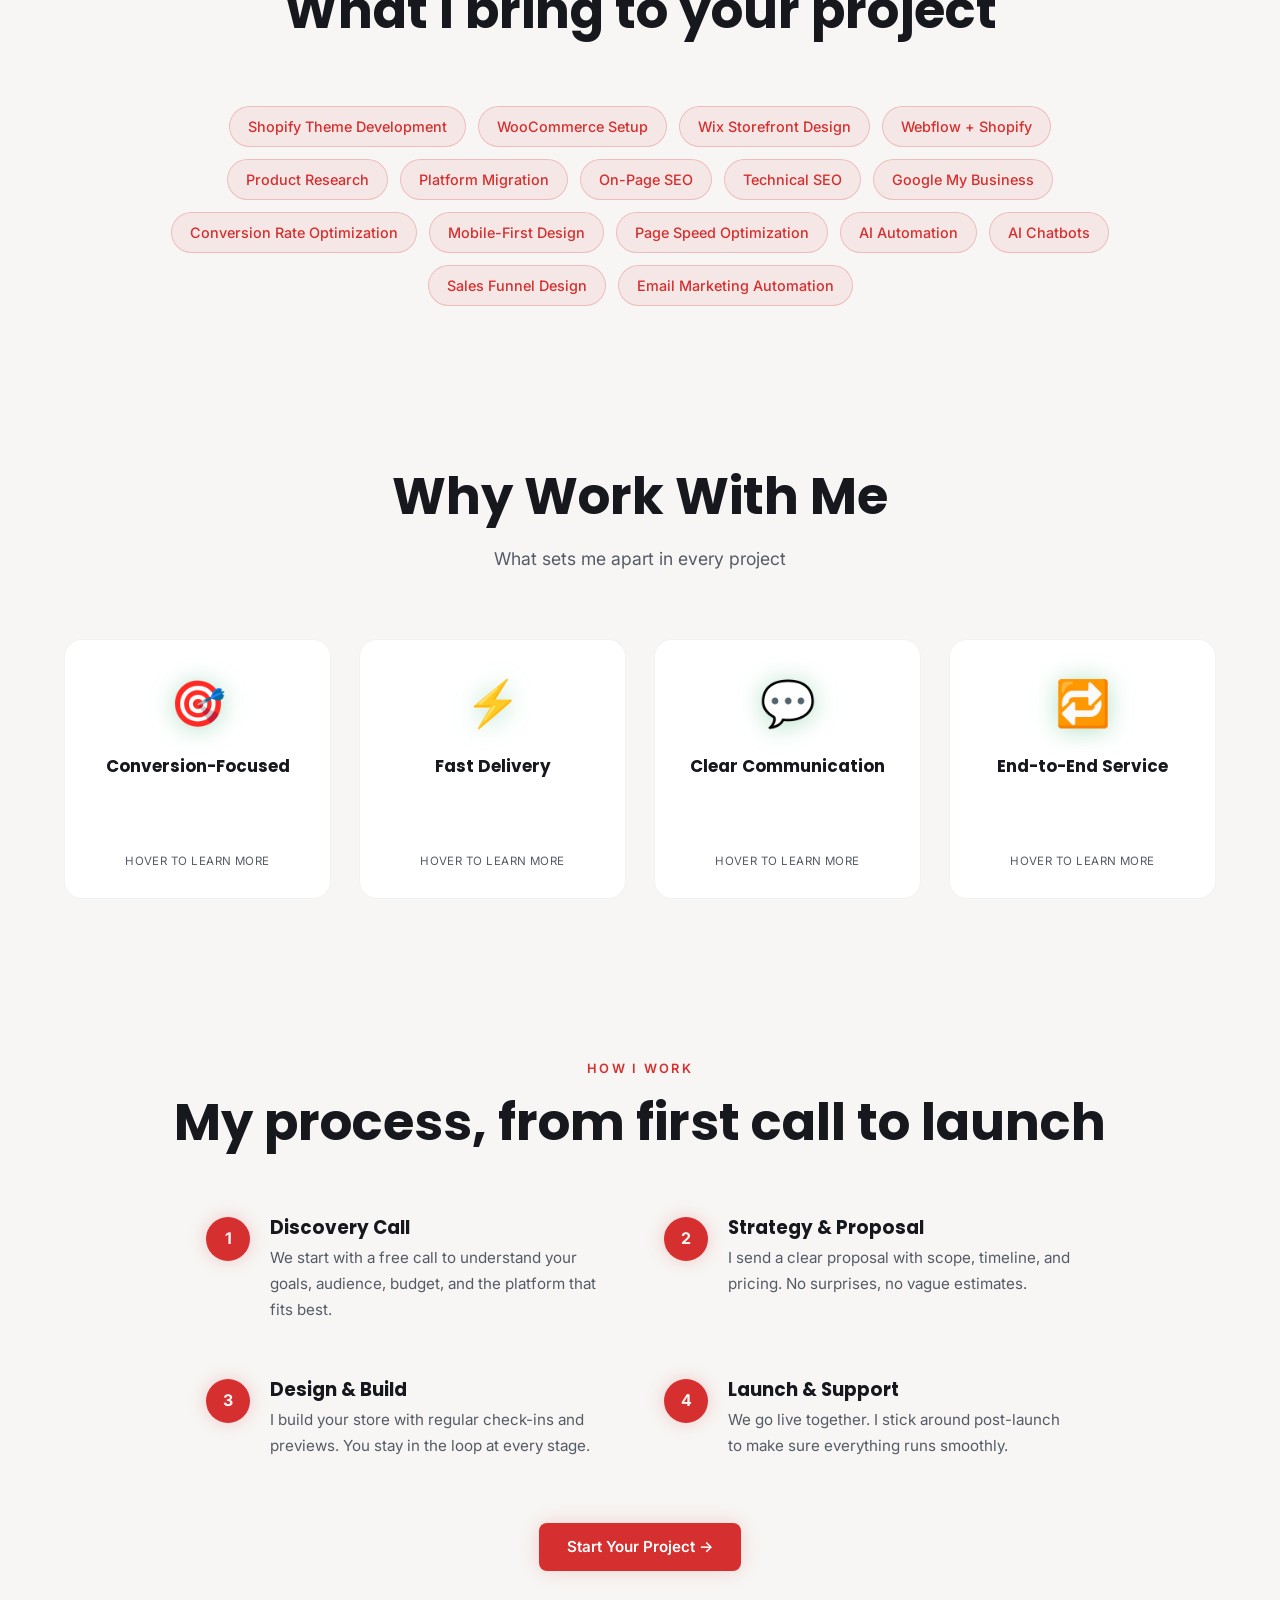
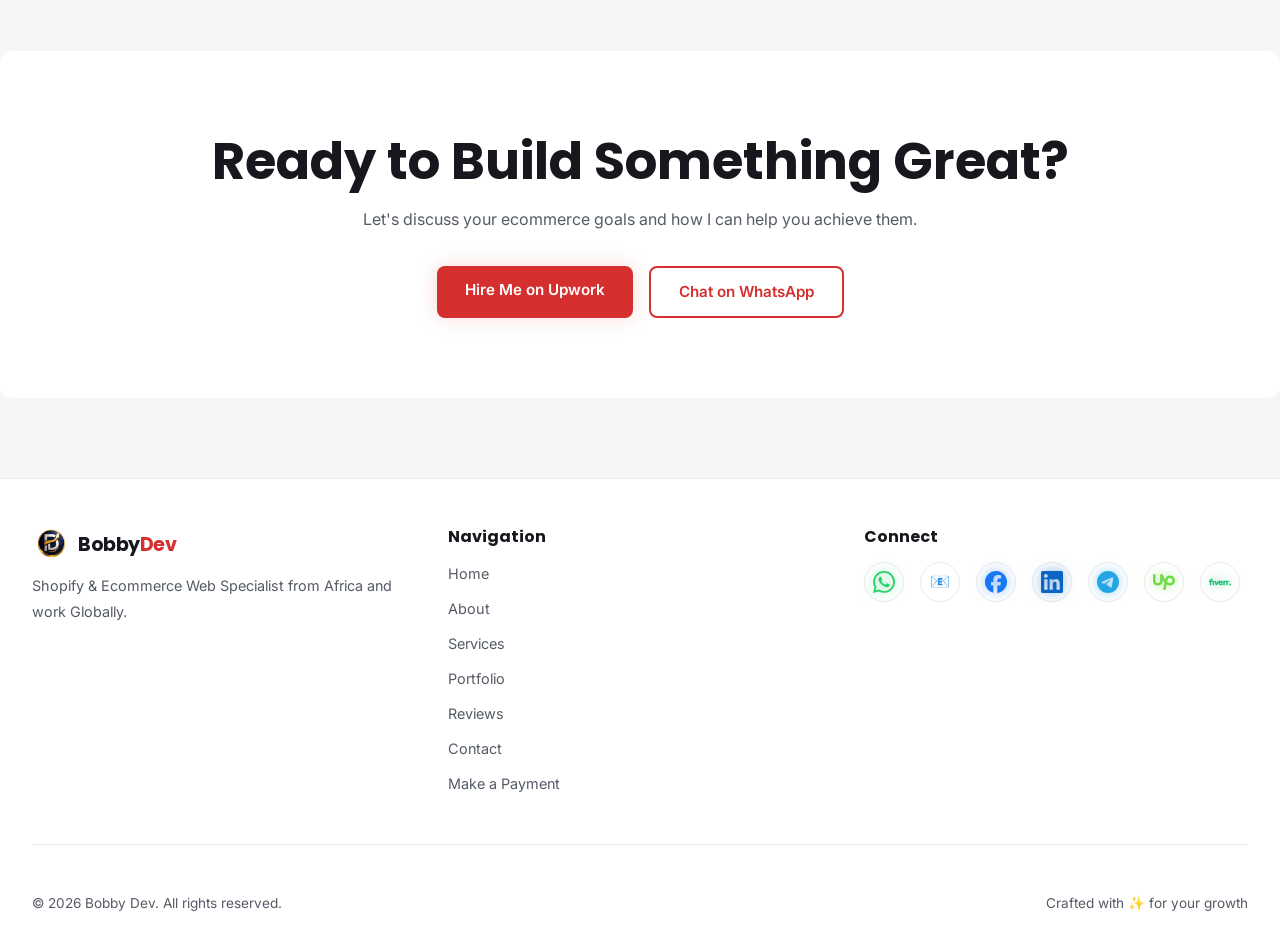
==== commit 64aa7be6: "Switch to light theme, add team, offer banner and payment page - Light theme (warm off-white, white " ====
--- a/about.html
+++ b/about.html
@@ -368,6 +368,7 @@
 <a href="portfolio.html">Portfolio</a>
 <a href="reviews.html">Reviews</a>
 <a href="contact.html">Contact</a>
+<a href="payment.html">Make a Payment</a>
 </div>
 </div>
 <div class="footer-col">
--- a/styles.css
+++ b/styles.css
@@ -3,14 +3,15 @@
    =========================== */
 
 :root {
-  --primary-dark: #0a0f1e;
-  --secondary-dark: #131929;
-  --accent: #00d4ff;
-  --accent-dark: #0099cc;
-  --text-primary: #ffffff;
-  --text-secondary: #a8adc5;
-  --border: rgba(255, 255, 255, 0.08);
-  --glow: rgba(0, 212, 255, 0.2);
+  /* Light theme (CrystalWeb style): warm off-white page, white cards, red accent */
+  --primary-dark: #f7f6f4;      /* page background */
+  --secondary-dark: #ffffff;    /* cards and panels */
+  --accent: #d62f2f;
+  --accent-dark: #b42323;
+  --text-primary: #16181d;
+  --text-secondary: #555b66;
+  --border: rgba(0, 0, 0, 0.09);
+  --glow: rgba(214, 47, 47, 0.18);
   --font-main: 'Inter', -apple-system, BlinkMacSystemFont, 'Segoe UI', sans-serif;
   --font-accent: 'Poppins', sans-serif;
   --transition: all 0.3s ease;
@@ -45,7 +46,7 @@
 }
 
 a:hover {
-  color: #00f0ff;
+  color: #d62f2f;
 }
 
 button {
@@ -105,12 +106,12 @@
 .btn-primary {
   background-color: var(--accent);
   color: var(--primary-dark);
-  box-shadow: 0 0 20px rgba(0, 212, 255, 0.3);
+  box-shadow: 0 0 20px rgba(214,47,47,0.18);
 }
 
 .btn-primary:hover {
-  background-color: #00f0ff;
-  box-shadow: 0 0 30px rgba(0, 212, 255, 0.5);
+  background-color: #d62f2f;
+  box-shadow: 0 0 30px rgba(214,47,47,0.3);
   transform: translateY(-2px);
 }
 
@@ -121,8 +122,8 @@
 }
 
 .btn-secondary:hover {
-  background-color: rgba(0, 212, 255, 0.1);
-  box-shadow: 0 0 20px rgba(0, 212, 255, 0.3);
+  background-color: rgba(214,47,47,0.09);
+  box-shadow: 0 0 20px rgba(214,47,47,0.18);
   transform: translateY(-2px);
 }
 
@@ -135,7 +136,7 @@
 }
 
 .btn-outline:hover {
-  background-color: rgba(0, 212, 255, 0.1);
+  background-color: rgba(214,47,47,0.09);
   border-color: var(--accent);
   color: var(--accent);
 }
@@ -145,7 +146,7 @@
    =========================== */
 
 nav {
-  background-color: rgba(10, 15, 30, 0.95);
+  background-color: rgba(247,246,244,0.95);
   backdrop-filter: blur(10px);
   border-bottom: 1px solid var(--border);
   padding: 1.2rem 2rem;
@@ -311,7 +312,7 @@
 
 .tag-pill {
   display: inline-block;
-  background-color: rgba(0, 212, 255, 0.1);
+  background-color: rgba(214,47,47,0.09);
   border: 1px solid var(--accent);
   color: var(--accent);
   padding: 8px 16px;
@@ -334,7 +335,7 @@
 }
 
 .profile-image:hover {
-  box-shadow: 0 0 60px rgba(0, 212, 255, 0.4), inset 0 0 60px rgba(0, 212, 255, 0.2);
+  box-shadow: 0 0 60px rgba(214,47,47,0.24), inset 0 0 60px rgba(214,47,47,0.12);
   transform: scale(1.02);
 }
 
@@ -511,7 +512,7 @@
 
 .card-tag {
   display: inline-block;
-  background-color: rgba(0, 212, 255, 0.08);
+  background-color: rgba(214,47,47,0.07);
   color: var(--accent);
   padding: 4px 12px;
   border-radius: 20px;
@@ -686,7 +687,7 @@
 .form-group textarea {
   width: 100%;
   padding: 12px 16px;
-  background-color: rgba(255, 255, 255, 0.05);
+  background-color: rgba(0,0,0,0.03);
   border: 1px solid var(--border);
   border-radius: 8px;
   color: var(--text-primary);
@@ -705,8 +706,8 @@
 .form-group textarea:focus {
   outline: none;
   border-color: var(--accent);
-  background-color: rgba(0, 212, 255, 0.05);
-  box-shadow: 0 0 20px rgba(0, 212, 255, 0.2);
+  background-color: rgba(214,47,47,0.05);
+  box-shadow: 0 0 20px rgba(214,47,47,0.12);
 }
 
 .form-group textarea {
@@ -727,13 +728,13 @@
 }
 
 .form-submit:hover {
-  background-color: #00f0ff;
-  box-shadow: 0 0 30px rgba(0, 212, 255, 0.5);
+  background-color: #d62f2f;
+  box-shadow: 0 0 30px rgba(214,47,47,0.3);
   transform: translateY(-2px);
 }
 
 .form-success {
-  background-color: rgba(0, 212, 255, 0.15);
+  background-color: rgba(214,47,47,0.14);
   border: 1px solid var(--accent);
   color: var(--accent);
   padding: 1.5rem;
@@ -1247,11 +1248,11 @@
 
 .upwork-platform-badge {
   font-size: 3rem;
-  filter: drop-shadow(0 0 12px rgba(0,212,255,0.4));
+  filter: drop-shadow(0 0 12px rgba(214,47,47,0.36));
 }
 
 .upwork-proj-num {
-  color: rgba(255,255,255,0.5);
+  color: #555b66;
   font-size: 0.75rem;
   font-weight: 600;
   letter-spacing: 1px;
@@ -1301,7 +1302,7 @@
 .upwork-card-title {
   font-size: 1rem;
   font-weight: 700;
-  color: #ffffff;
+  color: #16181d;
   line-height: 1.3;
 }
 
@@ -1465,8 +1466,8 @@
 }
 
 .testimonial-featured {
-  border-color: rgba(0,212,255,0.3);
-  background: linear-gradient(135deg, var(--secondary-dark), rgba(0,212,255,0.03));
+  border-color: rgba(214,47,47,0.27);
+  background: linear-gradient(135deg, var(--secondary-dark), rgba(214,47,47,0.03));
   position: relative;
 }
 
@@ -1542,7 +1543,7 @@
   font-family: var(--font-accent);
   font-size: 1.4rem;
   font-weight: 700;
-  color: #ffffff;
+  color: #16181d;
   letter-spacing: -0.5px;
   display: inline-block;
 }
@@ -1570,7 +1571,7 @@
 }
 
 .upwork-card-title {
-  color: #ffffff !important;
+  color: #16181d !important;
 }
 
 .upwork-card-desc {
@@ -1617,30 +1618,30 @@
 }
 .flip-svc-front-title{color:#fff;font-size:1.05rem;font-weight:700;font-family:'Poppins',sans-serif;}
 .flip-svc-back{
-  background:linear-gradient(135deg,#0f2027,#203a43,#2c5364);
+  background: linear-gradient(135deg,#ffffff,#ffffff,#2c5364);
   transform:rotateY(180deg);
   display:flex;flex-direction:column;justify-content:center;align-items:center;
   padding:28px;text-align:center;gap:14px;
 }
-.flip-svc-back h3{color:#fff;font-size:1rem;font-weight:700;font-family:'Poppins',sans-serif;margin:0;}
-.flip-svc-back p{color:rgba(255,255,255,.8);font-size:.85rem;line-height:1.65;margin:0;}
+.flip-svc-back h3{color: #16181d;font-size:1rem;font-weight:700;font-family:'Poppins',sans-serif;margin:0;}
+.flip-svc-back p{color: #555b66;font-size:.85rem;line-height:1.65;margin:0;}
 .flip-svc-back a{
-  color:#4ade80;font-size:.82rem;font-weight:600;text-decoration:none;
-  border:1px solid #4ade80;padding:7px 18px;border-radius:20px;
+  color: #4ade80;font-size:.82rem;font-weight:600;text-decoration:none;
+  border: 1px solid #4ade80;padding:7px 18px;border-radius:20px;
   transition:.2s;
 }
-.flip-svc-back a:hover{background:#4ade80;color:#000;}
+.flip-svc-back a:hover{background: #4ade80;color: #000;}
 
 /* ── PROJECT CARDS WITH IMAGES ── */
 .project-card{position:relative;border-radius:14px;overflow:hidden;height:220px;}
 .project-card-bg{position:absolute;inset:0;width:100%;height:100%;object-fit:cover;}
 .project-card-content{
   position:absolute;inset:0;
-  background:linear-gradient(180deg,rgba(10,15,30,.3) 0%,rgba(10,15,30,.85) 100%);
+  background: linear-gradient(180deg,rgba(247,246,244,0.3) 0%,rgba(247,246,244,0.85) 100%);
   display:flex;flex-direction:column;justify-content:flex-end;padding:20px;
   transition:.35s;
 }
-.project-card:hover .project-card-content{background:rgba(10,15,30,.2);}
+.project-card:hover .project-card-content{background: rgba(247,246,244,0.2);}
 .project-card-overlay{
   position:absolute;inset:0;
   background:linear-gradient(135deg,rgba(15,32,39,.92),rgba(44,83,100,.92));
@@ -1660,17 +1661,17 @@
 .expertise-carousel-wrap{position:relative;display:flex;align-items:center;gap:8px;padding:0 8px;}
 .expertise-carousel{overflow:hidden;flex:1;}
 .expertise-track{display:flex;gap:20px;transition:transform .5s cubic-bezier(.4,0,.2,1);will-change:transform;}
-.expertise-card{flex:0 0 calc((100% - 40px)/3);background:var(--card-bg,#1a2340);border-radius:18px;overflow:hidden;box-shadow:0 4px 24px rgba(0,0,0,.25);transition:transform .3s,box-shadow .3s;}
-.expertise-card:hover{transform:translateY(-6px);box-shadow:0 12px 36px rgba(0,200,100,.18);}
+.expertise-card{flex:0 0 calc((100% - 40px)/3);background: var(--card-bg,#ffffff);border-radius:18px;overflow:hidden;box-shadow: 0 4px 24px rgba(0,0,0,0.06);transition:transform .3s,box-shadow .3s;}
+.expertise-card:hover{transform:translateY(-6px);box-shadow: 0 12px 36px rgba(0,200,100,.18);}
 .expertise-card-img{width:100%;height:170px;object-fit:cover;display:block;}
 .expertise-card-body{padding:18px 20px 22px;}
-.expertise-card-body h3{color:#fff;font-size:1rem;font-weight:700;font-family:'Poppins',sans-serif;margin:0 0 6px;}
-.expertise-card-body p{color:rgba(255,255,255,.7);font-size:.85rem;line-height:1.6;margin:0;}
-.carousel-btn{flex-shrink:0;width:44px;height:44px;border-radius:50%;border:2px solid rgba(255,255,255,.2);background:rgba(255,255,255,.06);color:#fff;font-size:1.6rem;line-height:1;cursor:pointer;display:flex;align-items:center;justify-content:center;transition:background .2s,border-color .2s;z-index:2;}
-.carousel-btn:hover{background:var(--accent,#28a864);border-color:var(--accent,#28a864);}
+.expertise-card-body h3{color: #16181d;font-size:1rem;font-weight:700;font-family:'Poppins',sans-serif;margin:0 0 6px;}
+.expertise-card-body p{color: #555b66;font-size:.85rem;line-height:1.6;margin:0;}
+.carousel-btn{flex-shrink:0;width:44px;height:44px;border-radius:50%;border: 2px solid rgba(0,0,0,0.12);background: rgba(0,0,0,0.04);color: #16181d;font-size:1.6rem;line-height:1;cursor:pointer;display:flex;align-items:center;justify-content:center;transition:background .2s,border-color .2s;z-index:2;}
+.carousel-btn:hover{background: var(--accent,#28a864);border-color: var(--accent,#28a864);}
 .carousel-dots{display:flex;justify-content:center;gap:8px;margin-top:22px;}
-.carousel-dot{width:10px;height:10px;border-radius:50%;border:none;background:rgba(255,255,255,.25);cursor:pointer;transition:background .25s,transform .25s;padding:0;}
-.carousel-dot.active{background:var(--accent,#28a864);transform:scale(1.25);}
+.carousel-dot{width:10px;height:10px;border-radius:50%;border:none;background: rgba(0,0,0,0.15);cursor:pointer;transition:background .25s,transform .25s;padding:0;}
+.carousel-dot.active{background: var(--accent,#28a864);transform:scale(1.25);}
 @media(max-width:899px){.expertise-card{flex:0 0 calc((100% - 20px)/2);}}
 @media(max-width:599px){.expertise-card{flex:0 0 100%;}}
 
@@ -1682,15 +1683,15 @@
 .why-flip-inner{position:relative;width:100%;height:100%;transform-style:preserve-3d;transition:transform .65s cubic-bezier(.4,0,.2,1);}
 .why-flip:hover .why-flip-inner{transform:rotateY(-180deg);}
 .why-flip-front,.why-flip-back{position:absolute;inset:0;border-radius:18px;backface-visibility:hidden;-webkit-backface-visibility:hidden;display:flex;flex-direction:column;align-items:center;justify-content:center;padding:28px 24px;text-align:center;}
-.why-flip-front{background:linear-gradient(145deg,#1a2340,#0f1a30);border:1px solid rgba(255,255,255,.08);}
-.why-flip-icon-wrap{font-size:2.8rem;margin-bottom:16px;filter:drop-shadow(0 2px 12px rgba(40,168,100,.35));animation:iconPulse 2.8s ease-in-out infinite;}
+.why-flip-front{background: linear-gradient(145deg,#ffffff,#ffffff);border: 1px solid rgba(0,0,0,0.05);}
+.why-flip-icon-wrap{font-size:2.8rem;margin-bottom:16px;filter: drop-shadow(0 2px 12px rgba(40,168,100,.35));animation:iconPulse 2.8s ease-in-out infinite;}
 @keyframes iconPulse{0%,100%{transform:scale(1);}50%{transform:scale(1.12);}}
-.why-flip-front h3{color:#fff;font-size:1.05rem;font-weight:700;font-family:'Poppins',sans-serif;margin:0 0 10px;}
-.why-flip-hint{font-size:.72rem;color:rgba(255,255,255,.4);margin-top:auto;letter-spacing:.04em;text-transform:uppercase;}
-.why-flip-back{background:linear-gradient(145deg,#0d7a45,#065530);transform:rotateY(180deg);border:1px solid rgba(40,200,120,.3);}
+.why-flip-front h3{color: #16181d;font-size:1.05rem;font-weight:700;font-family:'Poppins',sans-serif;margin:0 0 10px;}
+.why-flip-hint{font-size:.72rem;color: #555b66;margin-top:auto;letter-spacing:.04em;text-transform:uppercase;}
+.why-flip-back{background: linear-gradient(145deg,#0d7a45,#065530);transform:rotateY(180deg);border: 1px solid rgba(40,200,120,.3);}
 .why-flip-back-icon{font-size:2rem;margin-bottom:12px;opacity:.8;}
-.why-flip-back h3{color:#fff;font-size:1rem;font-weight:700;font-family:'Poppins',sans-serif;margin:0 0 12px;}
-.why-flip-back p{color:rgba(255,255,255,.85);font-size:.85rem;line-height:1.65;margin:0;}
+.why-flip-back h3{color: #16181d;font-size:1rem;font-weight:700;font-family:'Poppins',sans-serif;margin:0 0 12px;}
+.why-flip-back p{color: #16181d;font-size:.85rem;line-height:1.65;margin:0;}
 
 /* ===== VERTICAL FLIP CARDS (up/down) ===== */
 .vflip-grid{display:grid;grid-template-columns:repeat(auto-fill,minmax(240px,1fr));gap:24px;}
@@ -1703,12 +1704,12 @@
 .vflip-card:hover .vflip-front img{transform:scale(1.06);}
 .vflip-front-label{padding:14px 18px;background:linear-gradient(180deg,rgba(10,15,30,.0) 0%,rgba(10,15,30,.95) 100%);position:absolute;bottom:0;left:0;right:0;}
 .vflip-front-label h3{color:#fff;font-size:.95rem;font-weight:700;font-family:'Poppins',sans-serif;margin:0;}
-.vflip-back{transform:rotateX(180deg);background:linear-gradient(150deg,#0a2718,#0f1a30);display:flex;flex-direction:column;align-items:center;justify-content:center;padding:22px 20px;text-align:center;border:1px solid rgba(40,200,100,.2);}
-.vflip-back h3{color:#fff;font-size:.95rem;font-weight:700;font-family:'Poppins',sans-serif;margin:0 0 10px;}
-.vflip-back p{color:rgba(255,255,255,.82);font-size:.82rem;line-height:1.65;margin:0 0 14px;flex:1;display:flex;align-items:center;}
+.vflip-back{transform:rotateX(180deg);background: linear-gradient(150deg,#ffffff,#ffffff);display:flex;flex-direction:column;align-items:center;justify-content:center;padding:22px 20px;text-align:center;border: 1px solid rgba(40,200,100,.2);}
+.vflip-back h3{color: #16181d;font-size:.95rem;font-weight:700;font-family:'Poppins',sans-serif;margin:0 0 10px;}
+.vflip-back p{color: #555b66;font-size:.82rem;line-height:1.65;margin:0 0 14px;flex:1;display:flex;align-items:center;}
 .vflip-tags{display:flex;gap:6px;flex-wrap:wrap;justify-content:center;margin-bottom:12px;}
-.vflip-back a{display:inline-block;padding:8px 22px;background:#28a864;color:#fff;border-radius:20px;font-size:.8rem;font-weight:600;text-decoration:none;transition:background .2s,color .2s;}
-.vflip-back a:hover{background:#4ade80;color:#000;}
+.vflip-back a{display:inline-block;padding:8px 22px;background: #28a864;color: #fff;border-radius:20px;font-size:.8rem;font-weight:600;text-decoration:none;transition:background .2s,color .2s;}
+.vflip-back a:hover{background: #4ade80;color: #000;}
 
 /* ===== STAT FLIP CARDS (What My Clients Achieve) ===== */
 .stat-flip-grid{display:grid;grid-template-columns:repeat(auto-fit,minmax(240px,1fr));gap:28px;}
@@ -1719,12 +1720,12 @@
 .stat-flip-bg{position:absolute;inset:0;width:100%;height:100%;object-fit:cover;filter:brightness(.3);transition:filter .4s;}
 .stat-flip-card:hover .stat-flip-bg{filter:brightness(.2);}
 .stat-flip-overlay{position:absolute;inset:0;display:flex;flex-direction:column;align-items:center;justify-content:center;gap:10px;}
-.stat-flip-number{font-size:3.2rem;font-weight:800;font-family:'Poppins',sans-serif;color:var(--accent,#28a864);line-height:1;text-shadow:0 0 30px rgba(40,168,100,.6);}
-.stat-flip-title{font-size:1rem;font-weight:700;font-family:'Poppins',sans-serif;color:#fff;letter-spacing:.02em;}
-.stat-flip-back{transform:rotateX(180deg);background:linear-gradient(145deg,#0a2718,#0d1a30);border:1px solid rgba(40,200,100,.2);display:flex;flex-direction:column;align-items:center;justify-content:center;padding:28px 24px;text-align:center;}
-.stat-flip-back-number{font-size:2.2rem;font-weight:800;font-family:'Poppins',sans-serif;color:var(--accent,#28a864);margin-bottom:10px;}
-.stat-flip-back h3{color:#fff;font-size:.95rem;font-weight:700;font-family:'Poppins',sans-serif;margin:0 0 10px;}
-.stat-flip-back p{color:rgba(255,255,255,.82);font-size:.82rem;line-height:1.65;margin:0;}
+.stat-flip-number{font-size:3.2rem;font-weight:800;font-family:'Poppins',sans-serif;color: var(--accent,#28a864);line-height:1;text-shadow: 0 0 30px rgba(40,168,100,.6);}
+.stat-flip-title{font-size:1rem;font-weight:700;font-family:'Poppins',sans-serif;color: #16181d;letter-spacing:.02em;}
+.stat-flip-back{transform:rotateX(180deg);background: linear-gradient(145deg,#ffffff,#ffffff);border: 1px solid rgba(40,200,100,.2);display:flex;flex-direction:column;align-items:center;justify-content:center;padding:28px 24px;text-align:center;}
+.stat-flip-back-number{font-size:2.2rem;font-weight:800;font-family:'Poppins',sans-serif;color: var(--accent,#28a864);margin-bottom:10px;}
+.stat-flip-back h3{color: #16181d;font-size:.95rem;font-weight:700;font-family:'Poppins',sans-serif;margin:0 0 10px;}
+.stat-flip-back p{color: #555b66;font-size:.82rem;line-height:1.65;margin:0;}
 
 /* ===== TECH FLIP GRID ===== */
 .tech-flip-grid{display:grid;grid-template-columns:repeat(auto-fill,minmax(180px,1fr));gap:20px;}
@@ -1736,27 +1737,27 @@
 .tech-logo-inner{position:relative;width:100%;height:100%;transform-style:preserve-3d;transition:transform .65s cubic-bezier(.4,0,.2,1);}
 .tech-logo-card:hover .tech-logo-inner{transform:rotateX(-180deg);}
 .tech-logo-front,.tech-logo-back{position:absolute;inset:0;border-radius:18px;backface-visibility:hidden;-webkit-backface-visibility:hidden;display:flex;flex-direction:column;align-items:center;justify-content:center;gap:14px;padding:20px;}
-.tech-logo-front{background:linear-gradient(145deg,#131f35,#0c1525);border:1px solid rgba(255,255,255,.08);box-shadow:0 0 0 0 var(--logo-glow,transparent);transition:box-shadow .3s;}
+.tech-logo-front{background: linear-gradient(145deg,#ffffff,#ffffff);border: 1px solid rgba(0,0,0,0.05);box-shadow:0 0 0 0 var(--logo-glow,transparent);transition:box-shadow .3s;}
 .tech-logo-card:hover .tech-logo-front{box-shadow:0 0 28px 6px var(--logo-glow,transparent);}
-.tech-logo-img{width:72px;height:72px;object-fit:contain;filter:drop-shadow(0 2px 14px var(--logo-glow,rgba(255,255,255,.1)));transition:transform .35s;}
+.tech-logo-img{width:72px;height:72px;object-fit:contain;filter: drop-shadow(0 2px 14px var(--logo-glow,rgba(0,0,0,0.06)));transition:transform .35s;}
 .tech-logo-card:hover .tech-logo-img{transform:scale(1.08);}
-.tech-logo-front span{color:#fff;font-size:.95rem;font-weight:700;font-family:'Poppins',sans-serif;letter-spacing:.02em;}
-.tech-logo-back{transform:rotateX(180deg);background:linear-gradient(145deg,#0d1a30,#0a1220);border:1px solid rgba(255,255,255,.1);text-align:center;}
+.tech-logo-front span{color: #16181d;font-size:.95rem;font-weight:700;font-family:'Poppins',sans-serif;letter-spacing:.02em;}
+.tech-logo-back{transform:rotateX(180deg);background: linear-gradient(145deg,#ffffff,#f7f6f4);border: 1px solid rgba(0,0,0,0.06);text-align:center;}
 .tech-logo-back-icon{width:38px;height:38px;object-fit:contain;opacity:.85;}
-.tech-logo-back h3{color:#fff;font-size:.88rem;font-weight:700;font-family:'Poppins',sans-serif;margin:0;color:var(--logo-accent,#fff);}
-.tech-logo-back p{color:rgba(255,255,255,.75);font-size:.76rem;line-height:1.6;margin:0;}
+.tech-logo-back h3{color: #16181d;font-size:.88rem;font-weight:700;font-family:'Poppins',sans-serif;margin:0;color: var(--logo-accent,#16181d);}
+.tech-logo-back p{color: #555b66;font-size:.76rem;line-height:1.6;margin:0;}
 @media(max-width:600px){.tech-logo-card{width:140px;height:180px;}.tech-logo-img{width:56px;height:56px;}}
 
 /* ===== STATS TICKER ===== */
-.stats-ticker-section{overflow:hidden;background:linear-gradient(90deg,rgba(40,168,100,.12),rgba(40,100,200,.1),rgba(40,168,100,.12));border-top:1px solid rgba(40,168,100,.2);border-bottom:1px solid rgba(40,168,100,.2);padding:18px 0;margin-bottom:2rem;}
+.stats-ticker-section{overflow:hidden;background: linear-gradient(90deg,rgba(40,168,100,.12),rgba(40,100,200,.1),rgba(40,168,100,.12));border-top: 1px solid rgba(40,168,100,.2);border-bottom: 1px solid rgba(40,168,100,.2);padding:18px 0;margin-bottom:2rem;}
 .stats-ticker-wrap{overflow:hidden;width:100%;}
 .stats-ticker{display:flex;align-items:center;gap:0;width:max-content;animation:tickerMove 22s linear infinite;}
 .stats-ticker:hover{animation-play-state:paused;}
 @keyframes tickerMove{0%{transform:translateX(0);}100%{transform:translateX(-50%);}}
 .ticker-item{display:flex;flex-direction:column;align-items:center;padding:0 36px;white-space:nowrap;}
-.ticker-num{font-size:1.6rem;font-weight:800;font-family:'Poppins',sans-serif;color:var(--accent,#28a864);line-height:1;}
-.ticker-label{font-size:.72rem;font-weight:600;color:rgba(255,255,255,.6);text-transform:uppercase;letter-spacing:.08em;margin-top:3px;}
-.ticker-sep{color:rgba(40,168,100,.5);font-size:1.1rem;flex-shrink:0;padding:0 4px;}
+.ticker-num{font-size:1.6rem;font-weight:800;font-family:'Poppins',sans-serif;color: var(--accent,#28a864);line-height:1;}
+.ticker-label{font-size:.72rem;font-weight:600;color: #555b66;text-transform:uppercase;letter-spacing:.08em;margin-top:3px;}
+.ticker-sep{color: rgba(40,168,100,.5);font-size:1.1rem;flex-shrink:0;padding:0 4px;}
 
 /* ===== REVIEW FLIP CARDS ===== */
 .rev-flip-grid{display:grid;grid-template-columns:repeat(auto-fit,minmax(280px,1fr));gap:28px;}
@@ -1764,26 +1765,26 @@
 .rev-flip-inner{position:relative;width:100%;height:100%;transform-style:preserve-3d;transition:transform .65s cubic-bezier(.4,0,.2,1);}
 .rev-flip-card:hover .rev-flip-inner{transform:rotateX(-180deg);}
 .rev-flip-front,.rev-flip-back{position:absolute;inset:0;border-radius:18px;backface-visibility:hidden;-webkit-backface-visibility:hidden;padding:26px 24px;display:flex;flex-direction:column;align-items:center;text-align:center;}
-.rev-flip-front{background:linear-gradient(145deg,#0f1e30,#0a1220);border:1px solid rgba(255,255,255,.08);gap:8px;justify-content:center;}
-.rev-stars{color:#f4c430;font-size:1.1rem;letter-spacing:2px;}
-.rev-avatar{width:56px;height:56px;border-radius:50%;display:flex;align-items:center;justify-content:center;font-size:1.5rem;font-weight:700;font-family:'Poppins',sans-serif;color:#fff;margin:4px 0;flex-shrink:0;}
-.rev-front-name{font-size:.95rem;font-weight:700;font-family:'Poppins',sans-serif;color:#fff;}
-.rev-front-role{font-size:.75rem;color:rgba(255,255,255,.5);margin-top:2px;}
-.rev-excerpt{font-size:.8rem;color:rgba(255,255,255,.7);line-height:1.55;margin:6px 0 0;font-style:italic;}
-.rev-hint{margin-top:auto;font-size:.7rem;color:var(--accent,#28a864);opacity:.7;font-weight:500;}
-.rev-flip-back{transform:rotateX(180deg);background:linear-gradient(145deg,#0a2718,#0d1a30);border:1px solid rgba(40,200,100,.2);gap:10px;justify-content:space-between;overflow:hidden;}
-.rev-full{font-size:.78rem;color:rgba(255,255,255,.82);line-height:1.65;font-style:italic;flex:1;overflow:auto;scrollbar-width:none;}
+.rev-flip-front{background: linear-gradient(145deg,#ffffff,#f7f6f4);border: 1px solid rgba(0,0,0,0.05);gap:8px;justify-content:center;}
+.rev-stars{color: #b45309;font-size:1.1rem;letter-spacing:2px;}
+.rev-avatar{width:56px;height:56px;border-radius:50%;display:flex;align-items:center;justify-content:center;font-size:1.5rem;font-weight:700;font-family:'Poppins',sans-serif;color: #16181d;margin:4px 0;flex-shrink:0;}
+.rev-front-name{font-size:.95rem;font-weight:700;font-family:'Poppins',sans-serif;color: #16181d;}
+.rev-front-role{font-size:.75rem;color: #555b66;margin-top:2px;}
+.rev-excerpt{font-size:.8rem;color: #555b66;line-height:1.55;margin:6px 0 0;font-style:italic;}
+.rev-hint{margin-top:auto;font-size:.7rem;color: var(--accent,#28a864);opacity:.7;font-weight:500;}
+.rev-flip-back{transform:rotateX(180deg);background: linear-gradient(145deg,#ffffff,#ffffff);border: 1px solid rgba(40,200,100,.2);gap:10px;justify-content:space-between;overflow:hidden;}
+.rev-full{font-size:.78rem;color: #555b66;line-height:1.65;font-style:italic;flex:1;overflow:auto;scrollbar-width:none;}
 .rev-full::-webkit-scrollbar{display:none;}
-.rev-back-author{display:flex;align-items:center;gap:10px;width:100%;text-align:left;padding-top:8px;border-top:1px solid rgba(255,255,255,.08);flex-shrink:0;}
-.rev-avatar-sm{width:36px;height:36px;border-radius:50%;display:flex;align-items:center;justify-content:center;font-size:.95rem;font-weight:700;font-family:'Poppins',sans-serif;color:#fff;flex-shrink:0;}
-.rev-back-name{font-size:.82rem;font-weight:700;color:#fff;}
-.rev-back-meta{font-size:.7rem;color:rgba(255,255,255,.5);margin-top:2px;}
+.rev-back-author{display:flex;align-items:center;gap:10px;width:100%;text-align:left;padding-top:8px;border-top: 1px solid rgba(0,0,0,0.05);flex-shrink:0;}
+.rev-avatar-sm{width:36px;height:36px;border-radius:50%;display:flex;align-items:center;justify-content:center;font-size:.95rem;font-weight:700;font-family:'Poppins',sans-serif;color: #16181d;flex-shrink:0;}
+.rev-back-name{font-size:.82rem;font-weight:700;color: #16181d;}
+.rev-back-meta{font-size:.7rem;color: #555b66;margin-top:2px;}
 @media(max-width:600px){.rev-flip-card{height:300px;}.rev-excerpt{display:none;}}
 
 /* ===== PLATFORM LOGO CARDS ===== */
 .platform-badge-card{transition:transform .3s,box-shadow .3s;}
 .platform-badge-card:hover{transform:translateY(-6px);}
-.platform-logo-wrap{width:72px;height:72px;margin:0 auto 14px;display:flex;align-items:center;justify-content:center;border-radius:16px;background:rgba(255,255,255,.05);border:1px solid rgba(255,255,255,.08);box-shadow:0 0 0 0 var(--logo-glow,transparent);transition:box-shadow .3s;}
+.platform-logo-wrap{width:72px;height:72px;margin:0 auto 14px;display:flex;align-items:center;justify-content:center;border-radius:16px;background: rgba(0,0,0,0.03);border: 1px solid rgba(0,0,0,0.05);box-shadow:0 0 0 0 var(--logo-glow,transparent);transition:box-shadow .3s;}
 .platform-badge-card:hover .platform-logo-wrap{box-shadow:0 0 28px 6px var(--logo-glow,transparent);}
 .platform-logo-img{width:44px;height:44px;object-fit:contain;}
 
@@ -1796,14 +1797,14 @@
 @media(max-width:768px){.contact-cards{grid-template-columns:repeat(2,1fr);}}
 @media(max-width:480px){.contact-cards{grid-template-columns:1fr;}}
 .contact-card-link-wrap{text-decoration:none;}
-.contact-card{background:linear-gradient(145deg,#0f1e30,#0c1520);border:1px solid rgba(255,255,255,.08);border-radius:16px;padding:28px 20px;text-align:center;cursor:pointer;transition:border-color .3s,box-shadow .3s;}
-.contact-card:hover{border-color:rgba(255,255,255,.18);box-shadow:0 8px 32px rgba(0,0,0,.3);animation:contactBounce .55s cubic-bezier(.36,.07,.19,.97);}
+.contact-card{background: linear-gradient(145deg,#ffffff,#f7f6f4);border: 1px solid rgba(0,0,0,0.05);border-radius:16px;padding:28px 20px;text-align:center;cursor:pointer;transition:border-color .3s,box-shadow .3s;}
+.contact-card:hover{border-color: rgba(0,0,0,0.11);box-shadow: 0 8px 32px rgba(0,0,0,0.07);animation:contactBounce .55s cubic-bezier(.36,.07,.19,.97);}
 @keyframes contactBounce{0%,100%{transform:translateY(0);}20%{transform:translateY(-16px);}40%{transform:translateY(-8px);}60%{transform:translateY(-4px);}80%{transform:translateY(-2px);}}
 .contact-card-icon{display:flex;align-items:center;justify-content:center;margin-bottom:14px;}
 .contact-logo-img{width:52px;height:52px;object-fit:contain;}
 .contact-card-title{font-size:1.05rem;font-weight:700;font-family:'Poppins',sans-serif;margin-bottom:6px;}
-.contact-card-sub{font-size:.82rem;color:rgba(255,255,255,.65);margin-bottom:4px;word-break:break-all;}
-.contact-card-note{font-size:.74rem;color:rgba(255,255,255,.4);}
+.contact-card-sub{font-size:.82rem;color: #555b66;margin-bottom:4px;word-break:break-all;}
+.contact-card-note{font-size:.74rem;color: #555b66;}
 .platform-row{display:flex;flex-wrap:wrap;justify-content:center;gap:2.5rem;align-items:center;padding:1rem 0;}
 .platform-item{display:flex;flex-direction:column;align-items:center;gap:10px;text-align:center;}
 .platform-logo{width:56px;height:56px;object-fit:contain;transition:transform .3s;}
@@ -2198,11 +2199,11 @@
   font-size: 0.9rem;
   font-weight: 500;
   color: var(--accent);
-  background: rgba(0, 212, 255, 0.08);
-  border: 1px solid rgba(0, 212, 255, 0.25);
+  background: rgba(214,47,47,0.07);
+  border: 1px solid rgba(214,47,47,0.23);
   transition: var(--transition);
 }
-.skill-chip:hover { background: rgba(0, 212, 255, 0.16); box-shadow: 0 0 16px var(--glow); }
+.skill-chip:hover { background: rgba(214,47,47,0.14); box-shadow: 0 0 16px var(--glow); }
 .about-steps {
   list-style: none;
   display: grid;
@@ -2223,7 +2224,7 @@
   font-weight: 700;
   color: var(--primary-dark);
   background: var(--accent);
-  box-shadow: 0 0 18px rgba(0, 212, 255, 0.35);
+  box-shadow: 0 0 18px rgba(214,47,47,0.21);
 }
 .about-step h3 { font-size: 1.15rem; margin-bottom: 0.4rem; }
 .about-step p { color: var(--text-secondary); font-size: 0.95rem; line-height: 1.7; }
@@ -2241,9 +2242,9 @@
   padding: 3.5rem 2rem;
   text-align: center;
   border-radius: 24px;
-  background: linear-gradient(135deg, var(--secondary-dark), #1a2238);
-  border: 1px solid rgba(0, 212, 255, 0.2);
-  box-shadow: 0 0 40px rgba(0, 212, 255, 0.08);
+  background: linear-gradient(135deg, var(--secondary-dark), #ffffff);
+  border: 1px solid rgba(214,47,47,0.18);
+  box-shadow: 0 0 40px rgba(214,47,47,0.05);
 }
 .consult-card h2 { margin-bottom: 1rem; }
 .consult-card p {
@@ -2260,3 +2261,114 @@
 
 /* Home services preview: 6 cards in two even rows */
 @media (min-width: 1101px) { .home .flip-service-grid { grid-template-columns: repeat(3, 1fr); } }
+
+/* Portfolio: live demo cards render the demo site, scaled down, as the card image */
+.proj-live { position: absolute; inset: 0; overflow: hidden; background: #111827 center / cover no-repeat; }
+.proj-live iframe { width: 1280px; height: 1600px; border: 0; transform-origin: 0 0; pointer-events: none; background: #fff; }
+.proj-live::before { content: 'Live Demo'; position: absolute; top: 12px; right: 12px; z-index: 2; background: var(--accent); color: var(--primary-dark); font-size: .72rem; font-weight: 700; padding: 4px 10px; border-radius: 20px; }
+.proj-card .vflip-front:has(.proj-live) .vflip-front-label { z-index: 3; }
+.proj-card .vflip-back a.proj-demo-link { display: inline-block; margin-bottom: 8px; background: var(--accent); color: var(--primary-dark); padding: 8px 16px; border-radius: 8px; font-weight: 700; }
+
+/* ===========================
+   LIGHT THEME FIXES
+   =========================== */
+.btn-primary { color: #fff; }
+.btn-primary:hover { background-color: var(--accent-dark); color: #fff; }
+.btn-secondary { color: var(--accent); border-color: var(--accent); }
+.btn-secondary:hover { background-color: rgba(214, 47, 47, 0.08); }
+nav { background: rgba(255, 255, 255, 0.92); backdrop-filter: blur(10px); border-bottom: 1px solid var(--border); }
+.card, .vflip-back, .flip-svc-back { box-shadow: 0 4px 18px rgba(0, 0, 0, 0.06); }
+
+/* ===========================
+   HOME: TEAM + LIMITED-TIME OFFER
+   =========================== */
+.text-accent { color: var(--accent); }
+.team-grid { display: grid; grid-template-columns: repeat(4, 1fr); gap: 24px; max-width: 1200px; margin: 0 auto; padding: 0 1.5rem; }
+.team-card {
+  background: #fff; border: 1px solid var(--border); border-radius: 18px;
+  padding: 2.25rem 1.25rem 1.75rem; text-align: center;
+  box-shadow: 0 6px 22px rgba(0, 0, 0, 0.05);
+  border-bottom: 4px solid var(--accent);
+  transition: transform .25s ease, box-shadow .25s ease;
+}
+.team-card:hover { transform: translateY(-6px); box-shadow: 0 16px 34px rgba(214, 47, 47, 0.14); }
+.team-photo {
+  position: relative; width: 104px; height: 104px; margin: 0 auto 1.25rem;
+  border-radius: 50%; overflow: hidden; border: 4px solid #fde4e2;
+  background: linear-gradient(135deg, #d62f2f, #f07b54);
+  display: flex; align-items: center; justify-content: center;
+}
+.team-photo img { position: absolute; inset: 0; width: 100%; height: 100%; object-fit: cover; }
+.team-initial { color: #fff; font-family: var(--font-accent); font-size: 2.4rem; font-weight: 700; }
+.team-card h3 { font-size: 1.2rem; margin-bottom: .35rem; }
+.team-role { color: var(--accent); font-size: .8rem; font-weight: 700; letter-spacing: .06em; text-transform: uppercase; }
+.offer-banner { background: linear-gradient(135deg, #e0352b, #b42323); color: #fff; text-align: center; padding: 4.5rem 1.5rem; }
+.offer-inner { max-width: 820px; margin: 0 auto; }
+.offer-eyebrow { display: block; font-size: .8rem; font-weight: 700; letter-spacing: .2em; text-transform: uppercase; opacity: .9; margin-bottom: 1rem; }
+.offer-banner h2 { color: #fff; font-size: clamp(1.4rem, 3vw, 2rem); line-height: 1.3; margin-bottom: 2rem; }
+.offer-btn { background: #fff; color: #b42323; font-weight: 700; padding: 15px 30px; border-radius: 10px; }
+.offer-btn:hover { background: #fff3f2; color: #b42323; transform: translateY(-2px); }
+@media (max-width: 960px) { .team-grid { grid-template-columns: repeat(2, 1fr); } }
+@media (max-width: 480px) { .team-grid { gap: 14px; padding: 0 1rem; } .team-card { padding: 1.5rem .75rem 1.25rem; } .team-photo { width: 84px; height: 84px; } }
+
+/* ===========================
+   PAYMENT PAGE
+   =========================== */
+.pay-hero { text-align: center; padding-top: 4rem; padding-bottom: 1rem; }
+.pay-hero .eyebrow { display: block; margin-bottom: .75rem; }
+.pay-hero p { color: var(--text-secondary); font-size: 1.1rem; max-width: 560px; margin: 1.25rem auto 0; }
+.pay-section { padding-top: 1.5rem; }
+.pay-box { max-width: 560px; margin: 0 auto; background: #fff; border: 1px solid var(--border); border-radius: 22px; padding: 1.5rem; box-shadow: 0 14px 40px rgba(0,0,0,.07); }
+.pay-tabs { display: grid; grid-template-columns: 1fr 1fr; gap: 6px; background: #f3f1ee; border-radius: 12px; padding: 5px; margin-bottom: 1.75rem; }
+.pay-tab { border: 0; background: transparent; padding: 11px; border-radius: 9px; font: inherit; font-weight: 600; color: var(--text-secondary); cursor: pointer; }
+.pay-tab.active { background: var(--accent); color: #fff; box-shadow: 0 4px 12px rgba(214,47,47,.25); }
+.pay-panel h2 { font-size: 1.6rem; margin-bottom: .5rem; }
+.pay-lead { color: var(--text-secondary); margin-bottom: 1.25rem; line-height: 1.6; }
+.pay-info { background: #f7f6f4; border: 1px solid var(--border); border-radius: 12px; padding: 1rem 1.1rem; font-size: .88rem; line-height: 1.65; color: var(--text-secondary); margin-bottom: 1rem; }
+.pay-info strong { color: var(--text-primary); }
+.pay-info p + p { margin-top: .4rem; }
+.pay-offer { background: #fdecea; color: #8f1c1c; border: 1px solid #f6c4bf; border-radius: 12px; padding: 12px 16px; font-size: .9rem; margin-bottom: 1.5rem; }
+.pay-panel label { display: block; font-size: .75rem; font-weight: 700; letter-spacing: .06em; text-transform: uppercase; color: var(--text-secondary); margin-bottom: 1rem; }
+.pay-panel input:not([type=checkbox]), .pay-panel textarea {
+  display: block; width: 100%; margin-top: .45rem; padding: 12px 14px; border: 1px solid #ddd8d2; border-radius: 10px;
+  font: inherit; font-size: .95rem; text-transform: none; letter-spacing: 0; color: var(--text-primary); background: #fff;
+}
+.pay-panel input:focus, .pay-panel textarea:focus { outline: 2px solid rgba(214,47,47,.35); border-color: var(--accent); }
+.pay-row { display: grid; grid-template-columns: 1fr 1fr; gap: 12px; }
+.pay-label { display: block; font-size: .75rem; font-weight: 700; letter-spacing: .06em; text-transform: uppercase; color: var(--text-secondary); margin-bottom: .45rem; }
+.pay-choices { display: grid; grid-template-columns: 1fr 1fr; gap: 10px; margin-bottom: 1rem; }
+.pay-methods { grid-template-columns: repeat(3, 1fr); }
+.pay-choice { border: 1px solid #ddd8d2; background: #fff; border-radius: 10px; padding: 12px 8px; font: inherit; font-weight: 700; color: var(--text-primary); cursor: pointer; transition: all .15s; }
+.pay-choice:hover { border-color: var(--accent); }
+.pay-choice.active { background: var(--accent); border-color: var(--accent); color: #fff; }
+.pay-panel label.pay-check { display: flex; gap: 10px; align-items: flex-start; text-transform: none; letter-spacing: 0; font-weight: 500; font-size: .85rem; line-height: 1.55; margin: .25rem 0 1.25rem; }
+.pay-check input { margin-top: 3px; accent-color: var(--accent); width: 16px; height: 16px; flex-shrink: 0; }
+.pay-submit { display: block; width: 100%; text-align: center; color: #fff; background: var(--accent); padding: 15px; font-size: 1rem; border-radius: 12px; }
+.pay-submit:hover { background: var(--accent-dark); color: #fff; }
+.pay-submit.pay-paypal { background: #0070ba; }
+.pay-submit.pay-paypal:hover { background: #005ea6; }
+.pay-submit.pay-crypto { background: #1f2937; }
+.pay-foot { text-align: center; font-size: .82rem; color: var(--text-secondary); margin-top: .75rem; }
+.pay-intl { text-align: center; color: var(--text-secondary); margin: 1.5rem auto 0; max-width: 560px; padding: 0 1rem; font-size: .92rem; }
+.pay-intl a { color: var(--accent); font-weight: 600; }
+.bank-details { background: #f7f6f4; border-radius: 12px; padding: .9rem 1.1rem; margin-bottom: 1rem; }
+.bank-details div { display: flex; justify-content: space-between; gap: 1rem; padding: .45rem 0; border-bottom: 1px dashed #e2ddd8; }
+.bank-details div:last-child { border-bottom: 0; }
+.bank-details dt { color: var(--text-secondary); font-size: .9rem; }
+.bank-details dd { font-weight: 700; text-align: right; }
+.bank-details .wallet { word-break: break-all; font-size: .82rem; }
+.copy-btn { margin-left: .4rem; border: 1px solid var(--accent); background: #fff; color: var(--accent); border-radius: 6px; font-size: .75rem; padding: 2px 8px; cursor: pointer; }
+@media (max-width: 520px) { .pay-box { padding: 1.1rem; border-radius: 16px; } .pay-row { grid-template-columns: 1fr; gap: 0; } }
+
+/* ===========================
+   LIGHT THEME: READABLE BRAND COLORS
+   =========================== */
+.btn-fiverr { background-color: #0d7a48; }
+.btn-upwork { background-color: #0f7a00; }
+.flip-svc-back a { color: var(--accent); border-color: var(--accent); }
+.flip-svc-back a:hover { background: var(--accent); color: #fff; }
+.vflip-back a { background: var(--accent); color: #fff; }
+.vflip-back a:hover { background: var(--accent-dark); color: #fff; }
+.availability-tag { color: #15803d; background: rgba(22, 163, 74, 0.1); border-color: rgba(22, 163, 74, 0.35); }
+.availability-dot { background: #16a34a; }
+.tech-logo-back h3 { color: var(--text-primary) !important; }
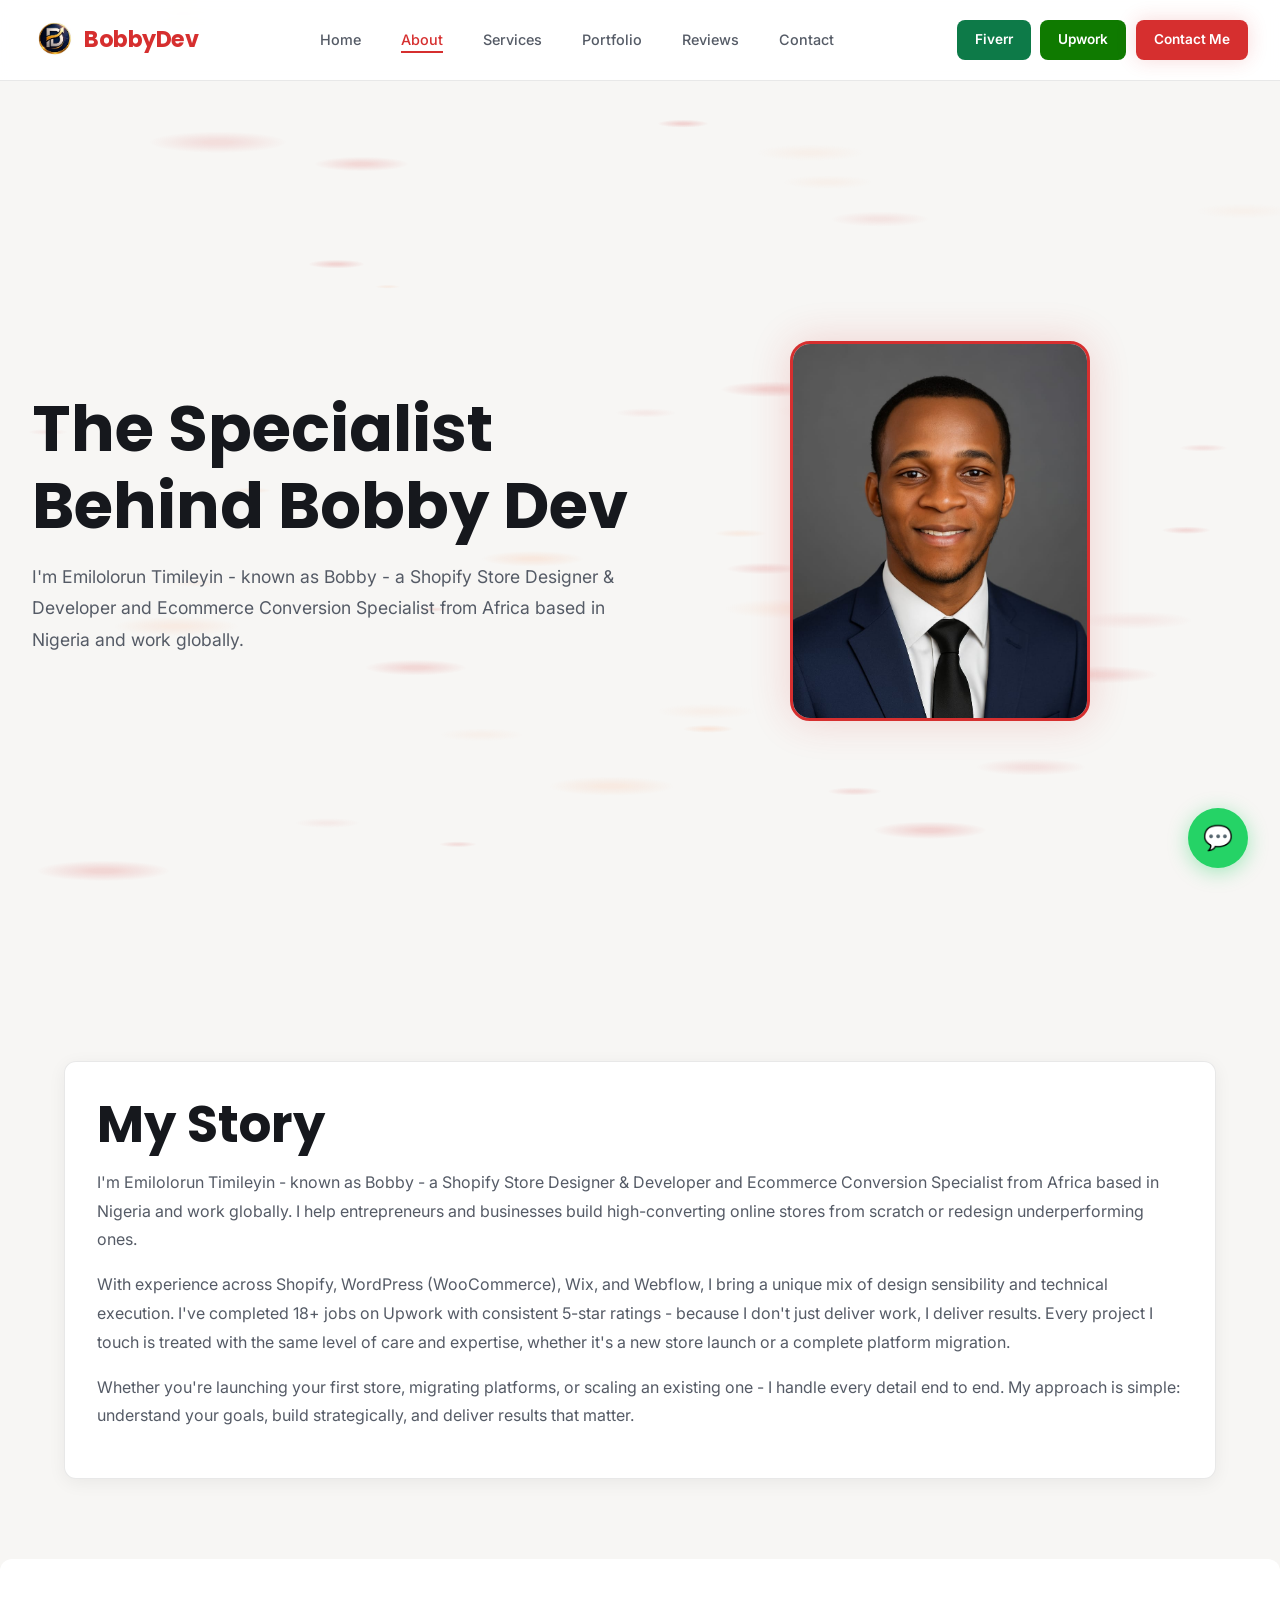
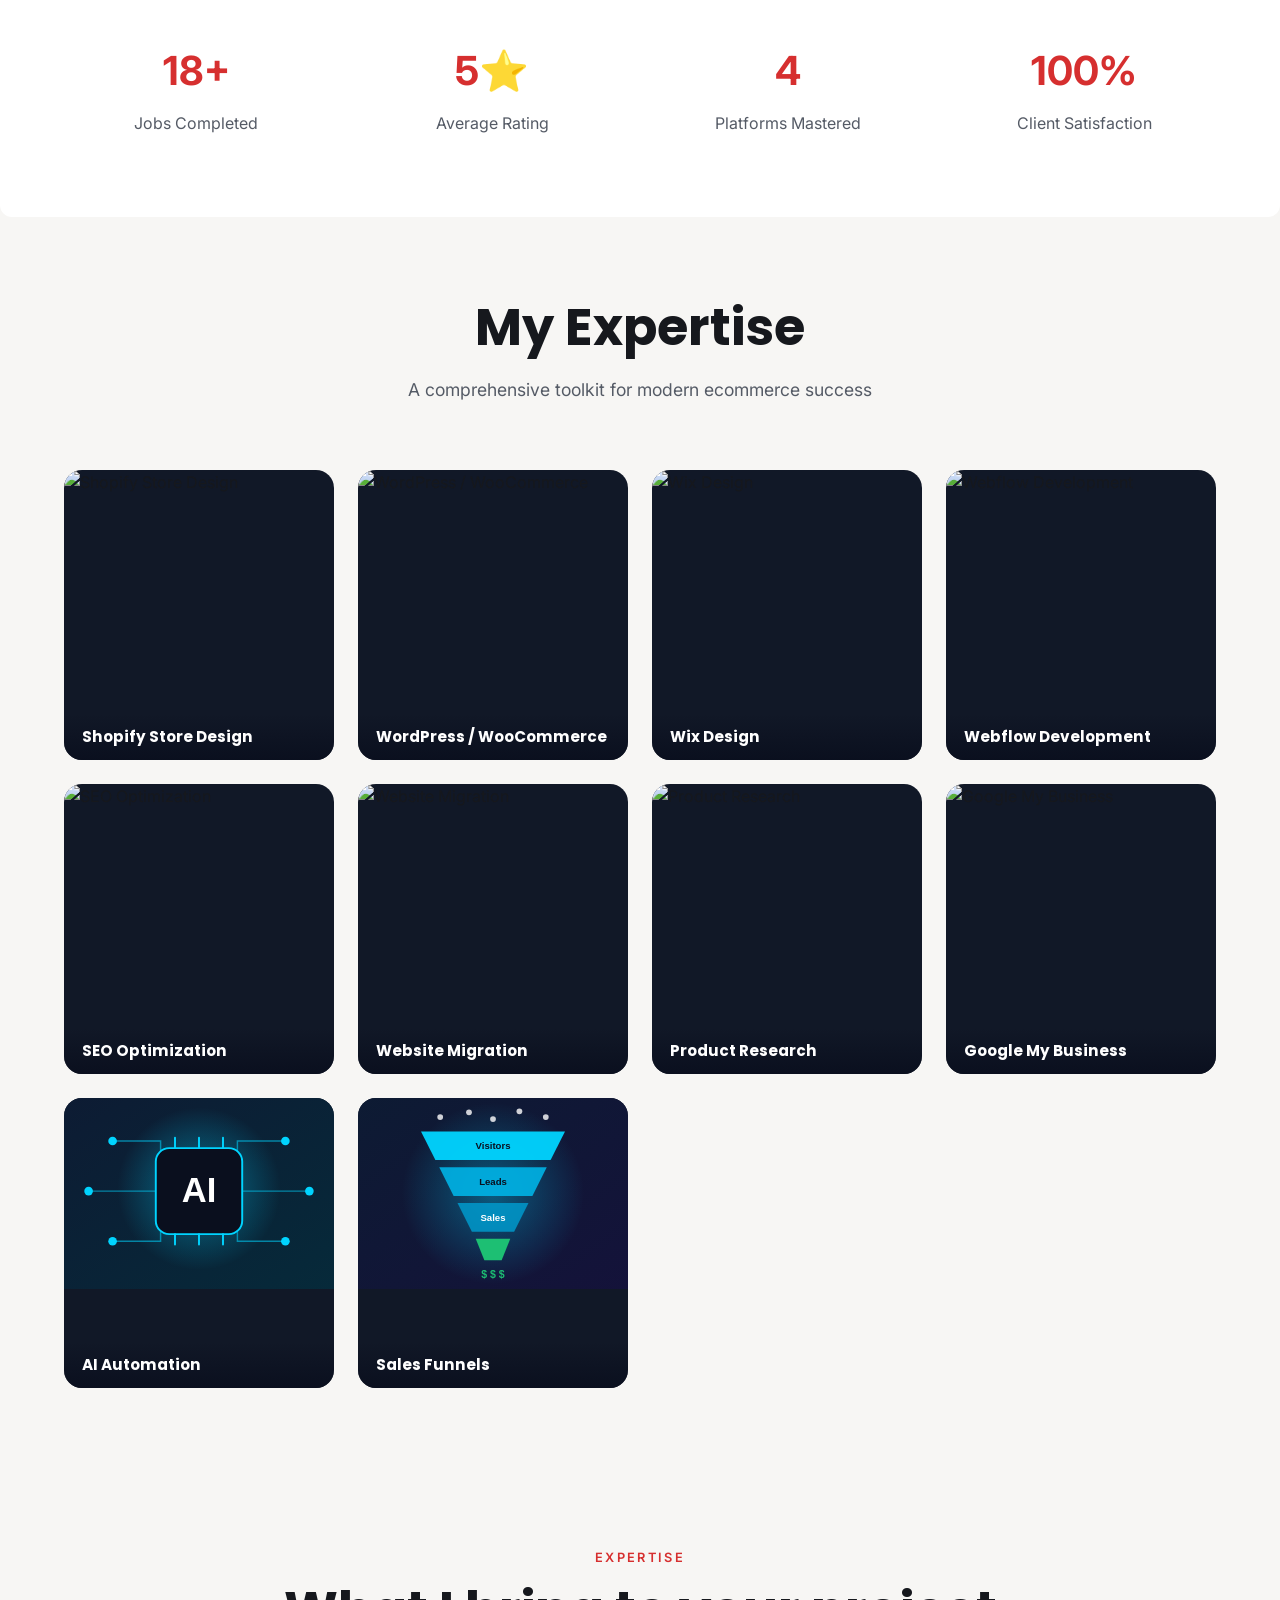
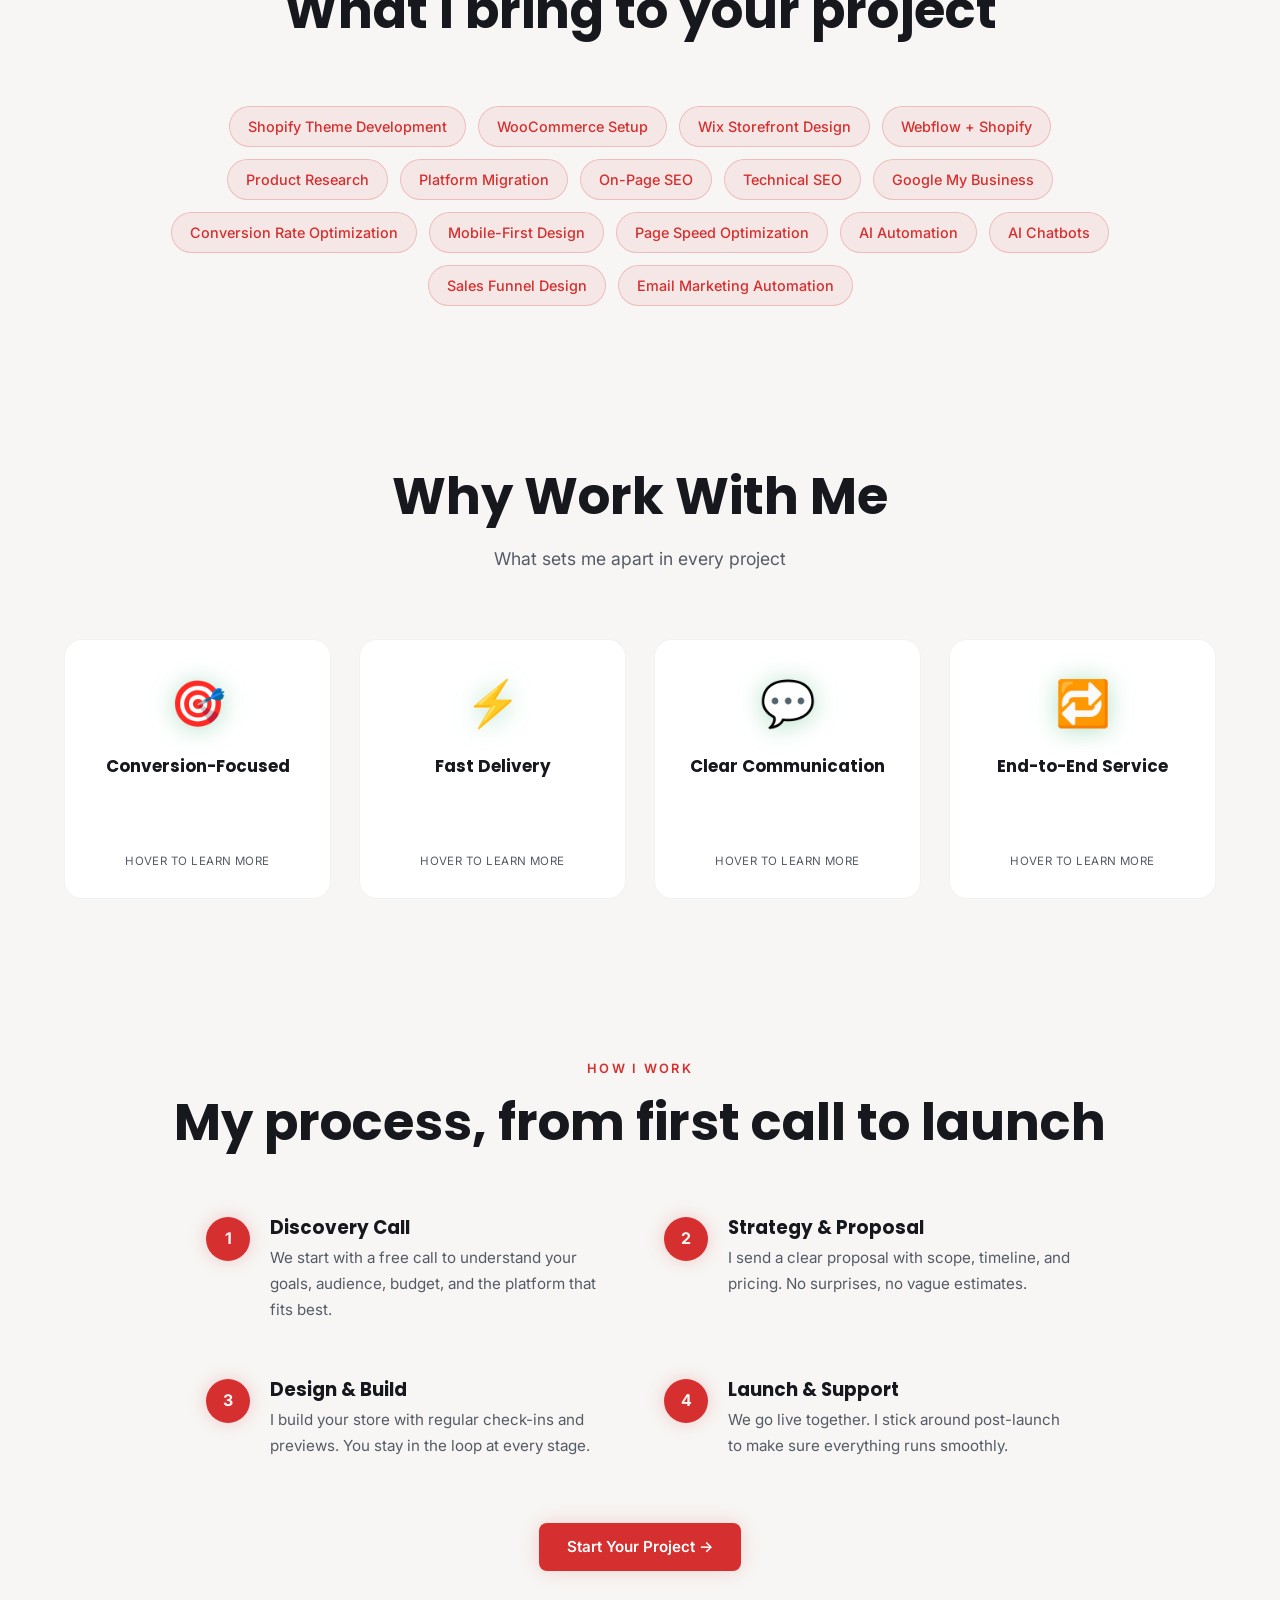
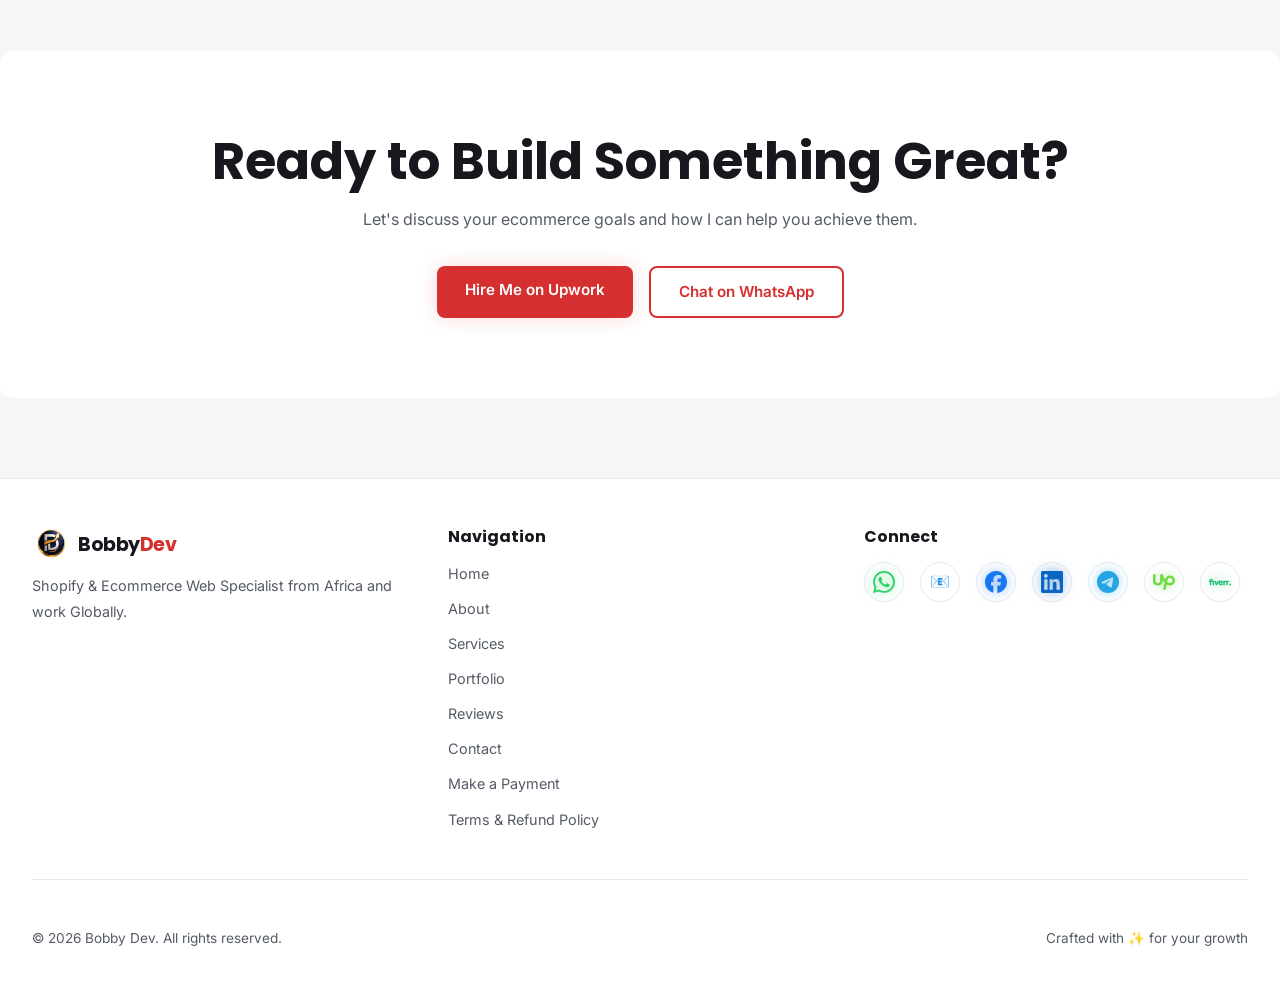
==== commit 5b586702: "Add Terms of Service & Refund Policy page - terms.html: terms of service, payments and deposits, ref" ====
--- a/about.html
+++ b/about.html
@@ -369,6 +369,7 @@
 <a href="reviews.html">Reviews</a>
 <a href="contact.html">Contact</a>
 <a href="payment.html">Make a Payment</a>
+<a href="terms.html">Terms &amp; Refund Policy</a>
 </div>
 </div>
 <div class="footer-col">
--- a/styles.css
+++ b/styles.css
@@ -2372,3 +2372,23 @@
 .availability-tag { color: #15803d; background: rgba(22, 163, 74, 0.1); border-color: rgba(22, 163, 74, 0.35); }
 .availability-dot { background: #16a34a; }
 .tech-logo-back h3 { color: var(--text-primary) !important; }
+
+/* ===========================
+   TERMS & POLICIES
+   =========================== */
+.legal-hero { text-align: center; padding-top: 4rem; padding-bottom: 1rem; }
+.legal-hero .eyebrow { display: block; margin-bottom: .75rem; }
+.legal-hero p { color: var(--text-secondary); margin-top: 1rem; }
+.legal { max-width: 780px; margin: 0 auto; padding: 2.5rem; background: #fff; border: 1px solid var(--border); border-radius: 18px; box-shadow: 0 6px 22px rgba(0,0,0,.05); }
+.legal-toc { display: flex; flex-wrap: wrap; gap: 8px; margin-bottom: 2rem; }
+.legal-toc a { background: #fdecea; color: #8f1c1c; padding: 6px 14px; border-radius: 20px; font-size: .85rem; font-weight: 600; }
+.legal h2 { font-size: 1.45rem; margin: 2.25rem 0 .75rem; scroll-margin-top: 90px; }
+.legal h2:first-of-type { margin-top: 0; }
+.legal h3 { font-size: 1.05rem; margin: 1.25rem 0 .4rem; }
+.legal p, .legal li { color: var(--text-secondary); line-height: 1.8; }
+.legal ul { padding-left: 1.25rem; margin: .5rem 0 1rem; }
+.legal li { margin-bottom: .4rem; }
+.legal strong { color: var(--text-primary); }
+.legal a, .pay-info a, .pay-foot a { color: var(--accent); font-weight: 600; text-decoration: underline; }
+@media (max-width: 600px) { .legal { padding: 1.5rem 1.1rem; border-radius: 14px; } }
+.legal .legal-toc a { color: #8f1c1c; text-decoration: none; }
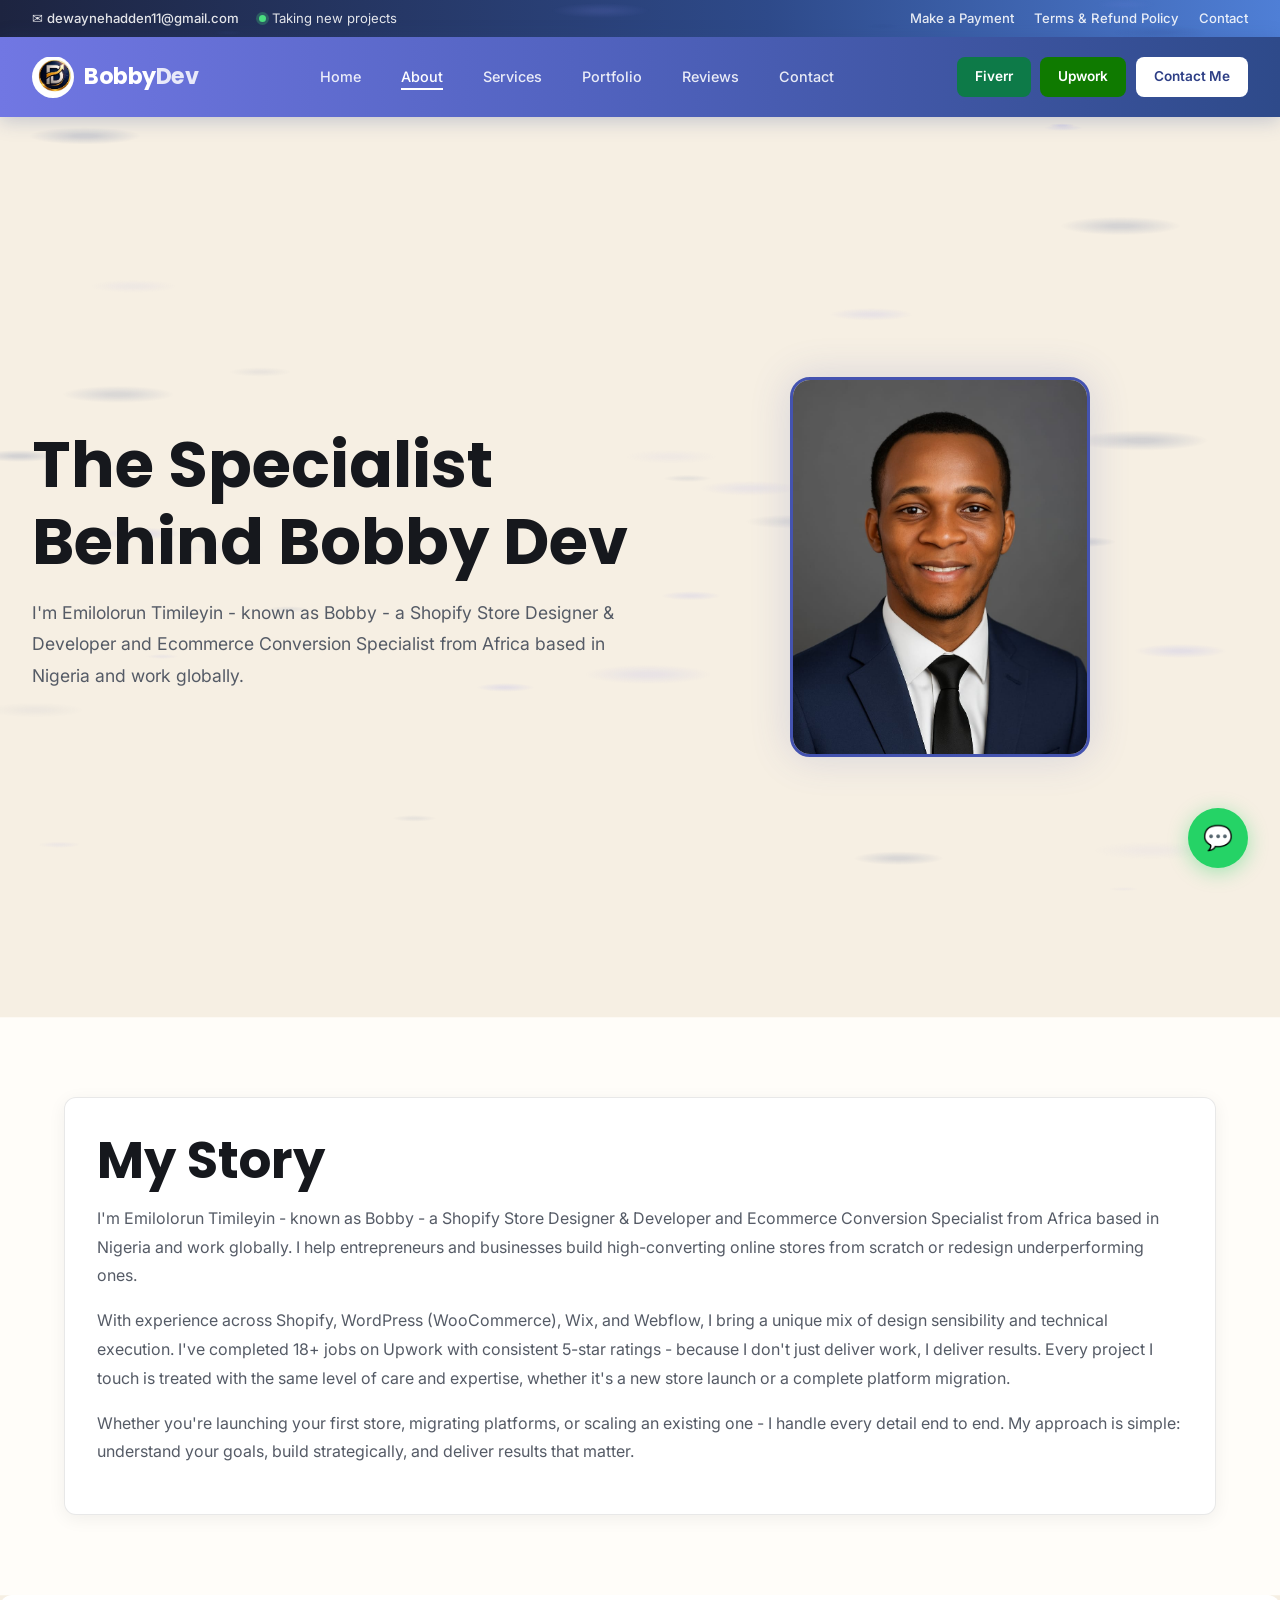
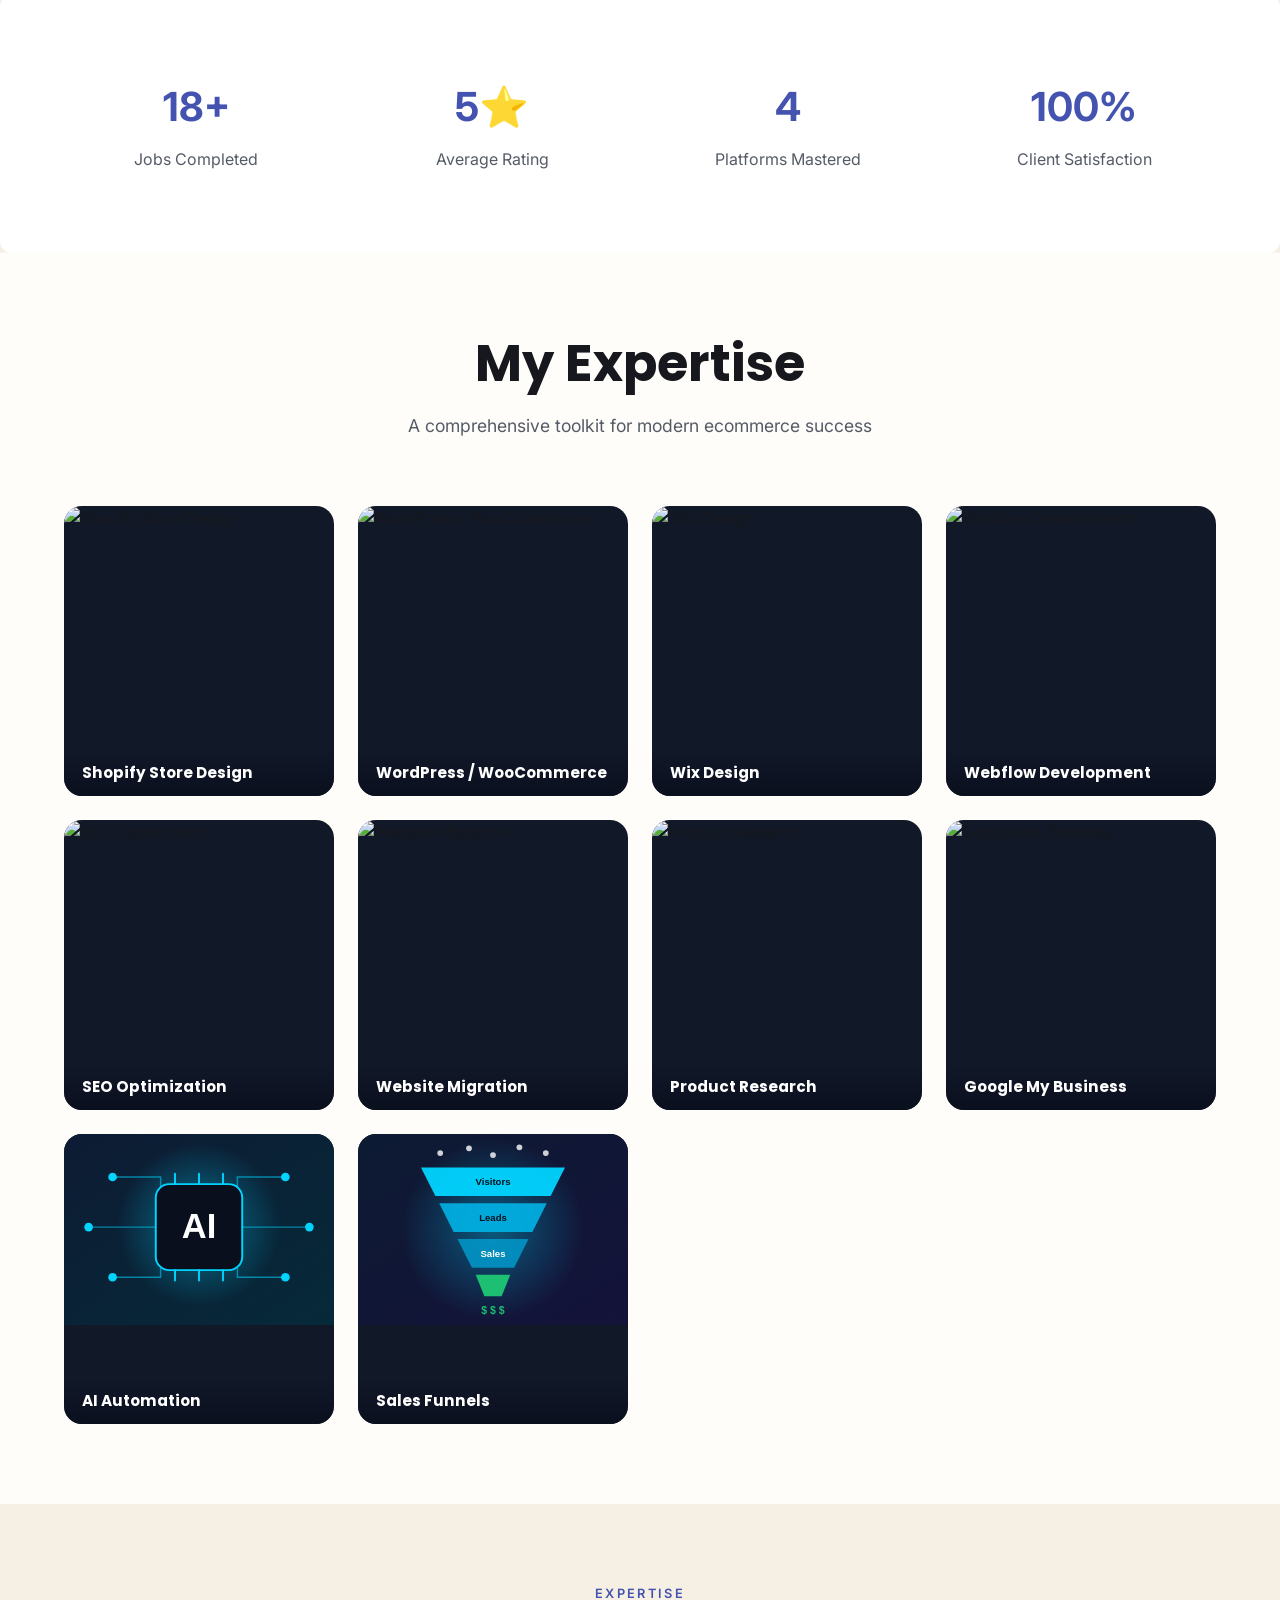
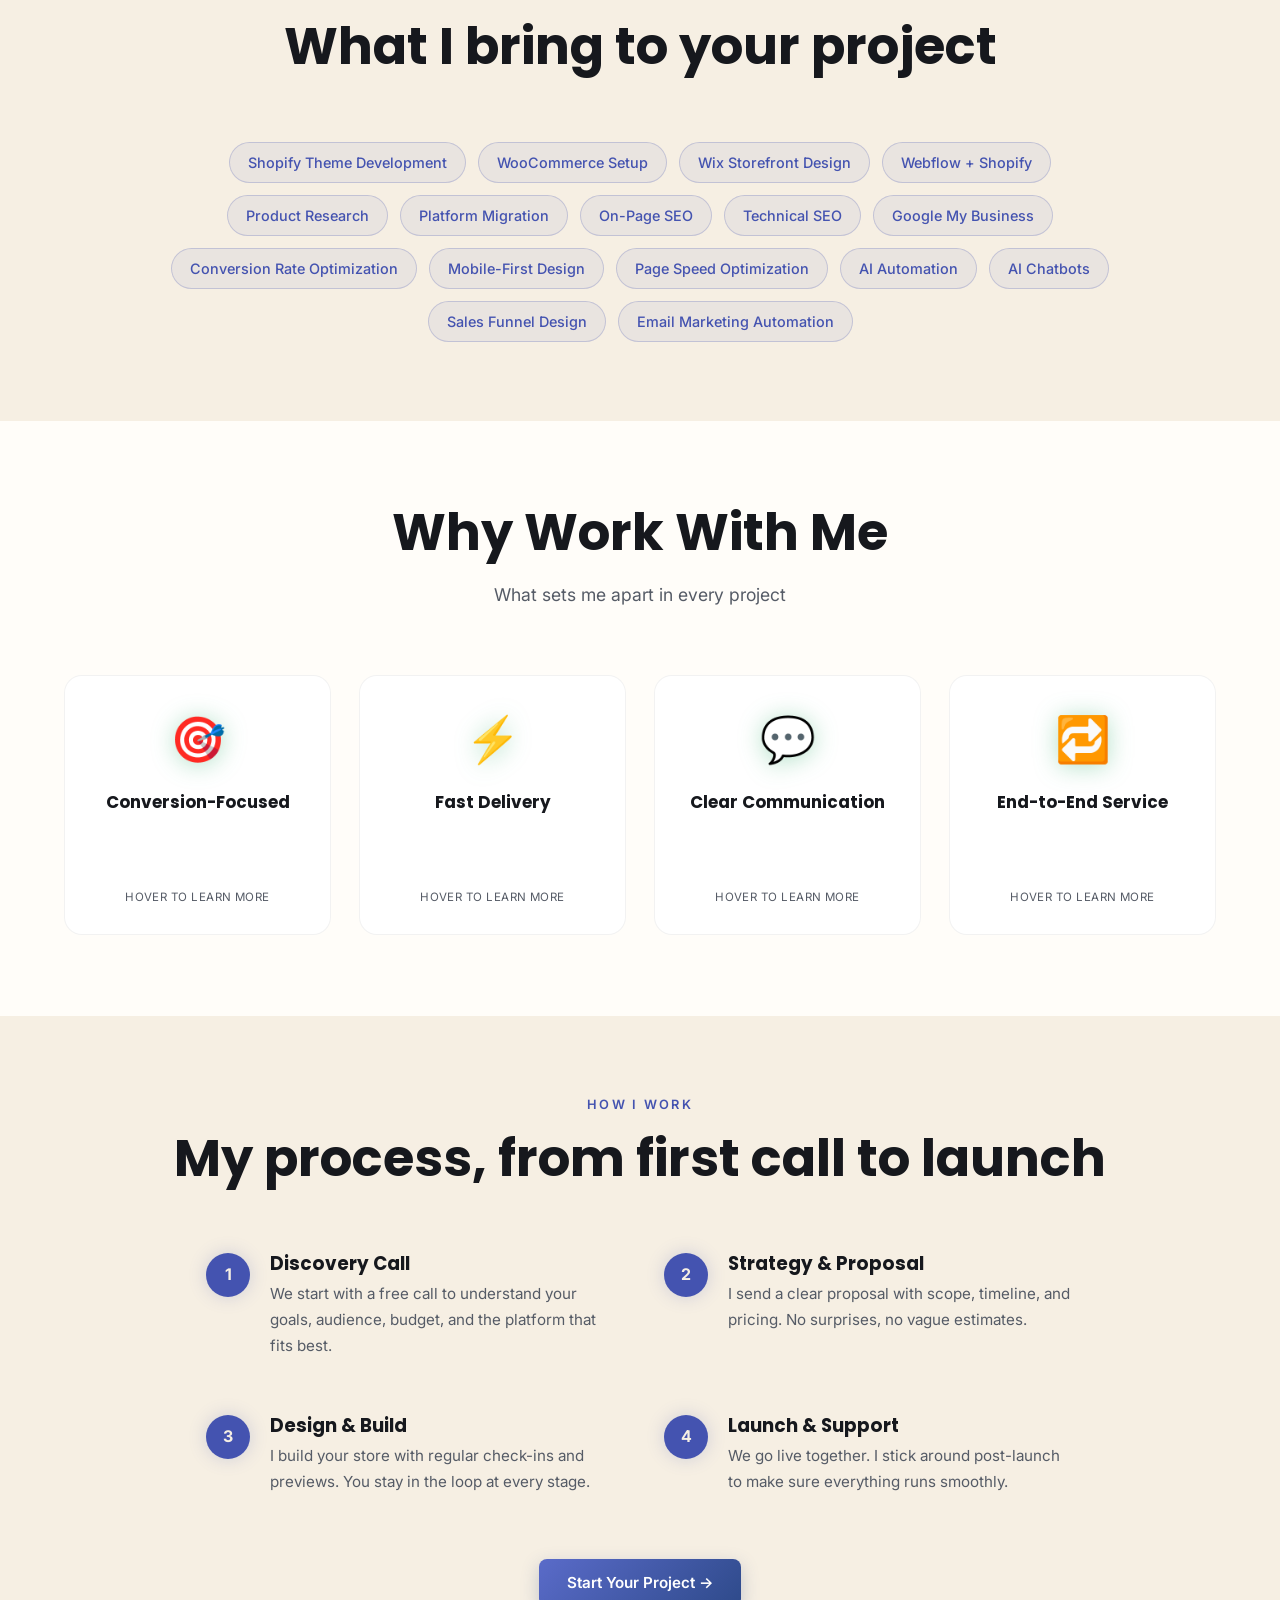
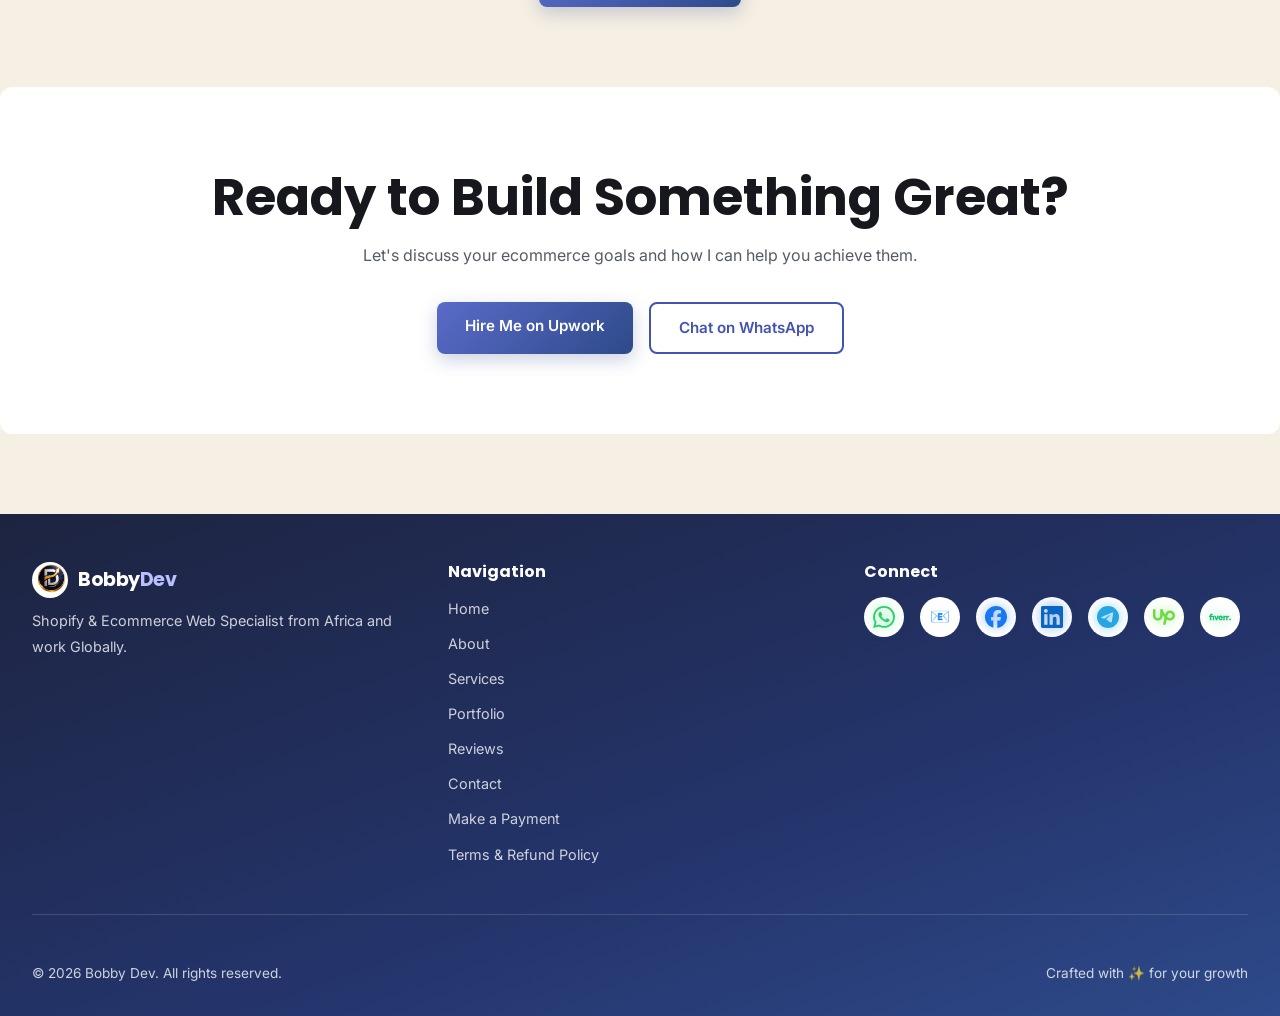
==== commit 729910e5: "Add top bar, navy footer and alternating section bands - Slim navy-to-blue top bar on every page wit" ====
--- a/about.html
+++ b/about.html
@@ -10,6 +10,13 @@
 <link href="assets/favicon.png" rel="icon" type="image/png"/><link href="favicon.ico" rel="shortcut icon"/><link href="assets/apple-touch-icon.png" rel="apple-touch-icon"/></head>
 <body>
 <canvas id="bubble-canvas"></canvas>
+<!-- TOP BAR -->
+<div class="topbar">
+<div class="topbar-inner">
+<div class="topbar-left"><a href="mailto:dewaynehadden11@gmail.com">✉ dewaynehadden11@gmail.com</a><span class="topbar-status"><span class="topbar-dot"></span>Taking new projects</span></div>
+<div class="topbar-right"><a href="payment.html">Make a Payment</a><a href="terms.html">Terms &amp; Refund Policy</a><a href="contact.html">Contact</a></div>
+</div>
+</div>
 <!-- NAVIGATION -->
 <nav>
 <div class="nav-container">
--- a/styles.css
+++ b/styles.css
@@ -3,15 +3,16 @@
    =========================== */
 
 :root {
-  /* Light theme (CrystalWeb style): warm off-white page, white cards, red accent */
-  --primary-dark: #f7f6f4;      /* page background */
+  /* Cream & white theme with a periwinkle-to-navy brand accent */
+  --primary-dark: #f6efe3;      /* page background (cream) */
   --secondary-dark: #ffffff;    /* cards and panels */
-  --accent: #d62f2f;
-  --accent-dark: #b42323;
+  --accent: #4453b0;
+  --accent-dark: #2e3f86;
+  --brand-gradient: linear-gradient(90deg, #7177e3 0%, #5263c0 45%, #2e4a8a 100%);
   --text-primary: #16181d;
   --text-secondary: #555b66;
   --border: rgba(0, 0, 0, 0.09);
-  --glow: rgba(214, 47, 47, 0.18);
+  --glow: rgba(68, 83, 176, 0.18);
   --font-main: 'Inter', -apple-system, BlinkMacSystemFont, 'Segoe UI', sans-serif;
   --font-accent: 'Poppins', sans-serif;
   --transition: all 0.3s ease;
@@ -46,7 +47,7 @@
 }
 
 a:hover {
-  color: #d62f2f;
+  color: #4453b0;
 }
 
 button {
@@ -106,12 +107,12 @@
 .btn-primary {
   background-color: var(--accent);
   color: var(--primary-dark);
-  box-shadow: 0 0 20px rgba(214,47,47,0.18);
+  box-shadow: 0 0 20px rgba(68, 83, 176,0.18);
 }
 
 .btn-primary:hover {
-  background-color: #d62f2f;
-  box-shadow: 0 0 30px rgba(214,47,47,0.3);
+  background-color: #4453b0;
+  box-shadow: 0 0 30px rgba(68, 83, 176,0.3);
   transform: translateY(-2px);
 }
 
@@ -122,8 +123,8 @@
 }
 
 .btn-secondary:hover {
-  background-color: rgba(214,47,47,0.09);
-  box-shadow: 0 0 20px rgba(214,47,47,0.18);
+  background-color: rgba(68, 83, 176,0.09);
+  box-shadow: 0 0 20px rgba(68, 83, 176,0.18);
   transform: translateY(-2px);
 }
 
@@ -136,7 +137,7 @@
 }
 
 .btn-outline:hover {
-  background-color: rgba(214,47,47,0.09);
+  background-color: rgba(68, 83, 176,0.09);
   border-color: var(--accent);
   color: var(--accent);
 }
@@ -312,7 +313,7 @@
 
 .tag-pill {
   display: inline-block;
-  background-color: rgba(214,47,47,0.09);
+  background-color: rgba(68, 83, 176,0.09);
   border: 1px solid var(--accent);
   color: var(--accent);
   padding: 8px 16px;
@@ -335,7 +336,7 @@
 }
 
 .profile-image:hover {
-  box-shadow: 0 0 60px rgba(214,47,47,0.24), inset 0 0 60px rgba(214,47,47,0.12);
+  box-shadow: 0 0 60px rgba(68, 83, 176,0.24), inset 0 0 60px rgba(68, 83, 176,0.12);
   transform: scale(1.02);
 }
 
@@ -512,7 +513,7 @@
 
 .card-tag {
   display: inline-block;
-  background-color: rgba(214,47,47,0.07);
+  background-color: rgba(68, 83, 176,0.07);
   color: var(--accent);
   padding: 4px 12px;
   border-radius: 20px;
@@ -706,8 +707,8 @@
 .form-group textarea:focus {
   outline: none;
   border-color: var(--accent);
-  background-color: rgba(214,47,47,0.05);
-  box-shadow: 0 0 20px rgba(214,47,47,0.12);
+  background-color: rgba(68, 83, 176,0.05);
+  box-shadow: 0 0 20px rgba(68, 83, 176,0.12);
 }
 
 .form-group textarea {
@@ -728,13 +729,13 @@
 }
 
 .form-submit:hover {
-  background-color: #d62f2f;
-  box-shadow: 0 0 30px rgba(214,47,47,0.3);
+  background-color: #4453b0;
+  box-shadow: 0 0 30px rgba(68, 83, 176,0.3);
   transform: translateY(-2px);
 }
 
 .form-success {
-  background-color: rgba(214,47,47,0.14);
+  background-color: rgba(68, 83, 176,0.14);
   border: 1px solid var(--accent);
   color: var(--accent);
   padding: 1.5rem;
@@ -1248,7 +1249,7 @@
 
 .upwork-platform-badge {
   font-size: 3rem;
-  filter: drop-shadow(0 0 12px rgba(214,47,47,0.36));
+  filter: drop-shadow(0 0 12px rgba(68, 83, 176,0.36));
 }
 
 .upwork-proj-num {
@@ -1466,8 +1467,8 @@
 }
 
 .testimonial-featured {
-  border-color: rgba(214,47,47,0.27);
-  background: linear-gradient(135deg, var(--secondary-dark), rgba(214,47,47,0.03));
+  border-color: rgba(68, 83, 176,0.27);
+  background: linear-gradient(135deg, var(--secondary-dark), rgba(68, 83, 176,0.03));
   position: relative;
 }
 
@@ -1742,7 +1743,7 @@
 .tech-logo-img{width:72px;height:72px;object-fit:contain;filter: drop-shadow(0 2px 14px var(--logo-glow,rgba(0,0,0,0.06)));transition:transform .35s;}
 .tech-logo-card:hover .tech-logo-img{transform:scale(1.08);}
 .tech-logo-front span{color: #16181d;font-size:.95rem;font-weight:700;font-family:'Poppins',sans-serif;letter-spacing:.02em;}
-.tech-logo-back{transform:rotateX(180deg);background: linear-gradient(145deg,#ffffff,#f7f6f4);border: 1px solid rgba(0,0,0,0.06);text-align:center;}
+.tech-logo-back{transform:rotateX(180deg);background: linear-gradient(145deg,#ffffff,#faf5ec);border: 1px solid rgba(0,0,0,0.06);text-align:center;}
 .tech-logo-back-icon{width:38px;height:38px;object-fit:contain;opacity:.85;}
 .tech-logo-back h3{color: #16181d;font-size:.88rem;font-weight:700;font-family:'Poppins',sans-serif;margin:0;color: var(--logo-accent,#16181d);}
 .tech-logo-back p{color: #555b66;font-size:.76rem;line-height:1.6;margin:0;}
@@ -1765,7 +1766,7 @@
 .rev-flip-inner{position:relative;width:100%;height:100%;transform-style:preserve-3d;transition:transform .65s cubic-bezier(.4,0,.2,1);}
 .rev-flip-card:hover .rev-flip-inner{transform:rotateX(-180deg);}
 .rev-flip-front,.rev-flip-back{position:absolute;inset:0;border-radius:18px;backface-visibility:hidden;-webkit-backface-visibility:hidden;padding:26px 24px;display:flex;flex-direction:column;align-items:center;text-align:center;}
-.rev-flip-front{background: linear-gradient(145deg,#ffffff,#f7f6f4);border: 1px solid rgba(0,0,0,0.05);gap:8px;justify-content:center;}
+.rev-flip-front{background: linear-gradient(145deg,#ffffff,#faf5ec);border: 1px solid rgba(0,0,0,0.05);gap:8px;justify-content:center;}
 .rev-stars{color: #b45309;font-size:1.1rem;letter-spacing:2px;}
 .rev-avatar{width:56px;height:56px;border-radius:50%;display:flex;align-items:center;justify-content:center;font-size:1.5rem;font-weight:700;font-family:'Poppins',sans-serif;color: #16181d;margin:4px 0;flex-shrink:0;}
 .rev-front-name{font-size:.95rem;font-weight:700;font-family:'Poppins',sans-serif;color: #16181d;}
@@ -1797,7 +1798,7 @@
 @media(max-width:768px){.contact-cards{grid-template-columns:repeat(2,1fr);}}
 @media(max-width:480px){.contact-cards{grid-template-columns:1fr;}}
 .contact-card-link-wrap{text-decoration:none;}
-.contact-card{background: linear-gradient(145deg,#ffffff,#f7f6f4);border: 1px solid rgba(0,0,0,0.05);border-radius:16px;padding:28px 20px;text-align:center;cursor:pointer;transition:border-color .3s,box-shadow .3s;}
+.contact-card{background: linear-gradient(145deg,#ffffff,#faf5ec);border: 1px solid rgba(0,0,0,0.05);border-radius:16px;padding:28px 20px;text-align:center;cursor:pointer;transition:border-color .3s,box-shadow .3s;}
 .contact-card:hover{border-color: rgba(0,0,0,0.11);box-shadow: 0 8px 32px rgba(0,0,0,0.07);animation:contactBounce .55s cubic-bezier(.36,.07,.19,.97);}
 @keyframes contactBounce{0%,100%{transform:translateY(0);}20%{transform:translateY(-16px);}40%{transform:translateY(-8px);}60%{transform:translateY(-4px);}80%{transform:translateY(-2px);}}
 .contact-card-icon{display:flex;align-items:center;justify-content:center;margin-bottom:14px;}
@@ -2199,11 +2200,11 @@
   font-size: 0.9rem;
   font-weight: 500;
   color: var(--accent);
-  background: rgba(214,47,47,0.07);
-  border: 1px solid rgba(214,47,47,0.23);
+  background: rgba(68, 83, 176,0.07);
+  border: 1px solid rgba(68, 83, 176,0.23);
   transition: var(--transition);
 }
-.skill-chip:hover { background: rgba(214,47,47,0.14); box-shadow: 0 0 16px var(--glow); }
+.skill-chip:hover { background: rgba(68, 83, 176,0.14); box-shadow: 0 0 16px var(--glow); }
 .about-steps {
   list-style: none;
   display: grid;
@@ -2224,7 +2225,7 @@
   font-weight: 700;
   color: var(--primary-dark);
   background: var(--accent);
-  box-shadow: 0 0 18px rgba(214,47,47,0.21);
+  box-shadow: 0 0 18px rgba(68, 83, 176,0.21);
 }
 .about-step h3 { font-size: 1.15rem; margin-bottom: 0.4rem; }
 .about-step p { color: var(--text-secondary); font-size: 0.95rem; line-height: 1.7; }
@@ -2243,8 +2244,8 @@
   text-align: center;
   border-radius: 24px;
   background: linear-gradient(135deg, var(--secondary-dark), #ffffff);
-  border: 1px solid rgba(214,47,47,0.18);
-  box-shadow: 0 0 40px rgba(214,47,47,0.05);
+  border: 1px solid rgba(68, 83, 176,0.18);
+  box-shadow: 0 0 40px rgba(68, 83, 176,0.05);
 }
 .consult-card h2 { margin-bottom: 1rem; }
 .consult-card p {
@@ -2275,7 +2276,7 @@
 .btn-primary { color: #fff; }
 .btn-primary:hover { background-color: var(--accent-dark); color: #fff; }
 .btn-secondary { color: var(--accent); border-color: var(--accent); }
-.btn-secondary:hover { background-color: rgba(214, 47, 47, 0.08); }
+.btn-secondary:hover { background-color: rgba(68, 83, 176, 0.08); }
 nav { background: rgba(255, 255, 255, 0.92); backdrop-filter: blur(10px); border-bottom: 1px solid var(--border); }
 .card, .vflip-back, .flip-svc-back { box-shadow: 0 4px 18px rgba(0, 0, 0, 0.06); }
 
@@ -2291,23 +2292,23 @@
   border-bottom: 4px solid var(--accent);
   transition: transform .25s ease, box-shadow .25s ease;
 }
-.team-card:hover { transform: translateY(-6px); box-shadow: 0 16px 34px rgba(214, 47, 47, 0.14); }
+.team-card:hover { transform: translateY(-6px); box-shadow: 0 16px 34px rgba(68, 83, 176, 0.14); }
 .team-photo {
   position: relative; width: 104px; height: 104px; margin: 0 auto 1.25rem;
-  border-radius: 50%; overflow: hidden; border: 4px solid #fde4e2;
-  background: linear-gradient(135deg, #d62f2f, #f07b54);
+  border-radius: 50%; overflow: hidden; border: 4px solid #e3e6fb;
+  background: linear-gradient(135deg, #4453b0, #8b90f5);
   display: flex; align-items: center; justify-content: center;
 }
 .team-photo img { position: absolute; inset: 0; width: 100%; height: 100%; object-fit: cover; }
 .team-initial { color: #fff; font-family: var(--font-accent); font-size: 2.4rem; font-weight: 700; }
 .team-card h3 { font-size: 1.2rem; margin-bottom: .35rem; }
 .team-role { color: var(--accent); font-size: .8rem; font-weight: 700; letter-spacing: .06em; text-transform: uppercase; }
-.offer-banner { background: linear-gradient(135deg, #e0352b, #b42323); color: #fff; text-align: center; padding: 4.5rem 1.5rem; }
+.offer-banner { background: linear-gradient(135deg, #7f86ee, #2e3f86); color: #fff; text-align: center; padding: 4.5rem 1.5rem; }
 .offer-inner { max-width: 820px; margin: 0 auto; }
 .offer-eyebrow { display: block; font-size: .8rem; font-weight: 700; letter-spacing: .2em; text-transform: uppercase; opacity: .9; margin-bottom: 1rem; }
 .offer-banner h2 { color: #fff; font-size: clamp(1.4rem, 3vw, 2rem); line-height: 1.3; margin-bottom: 2rem; }
-.offer-btn { background: #fff; color: #b42323; font-weight: 700; padding: 15px 30px; border-radius: 10px; }
-.offer-btn:hover { background: #fff3f2; color: #b42323; transform: translateY(-2px); }
+.offer-btn { background: #fff; color: #2e3f86; font-weight: 700; padding: 15px 30px; border-radius: 10px; }
+.offer-btn:hover { background: #eef0fc; color: #2e3f86; transform: translateY(-2px); }
 @media (max-width: 960px) { .team-grid { grid-template-columns: repeat(2, 1fr); } }
 @media (max-width: 480px) { .team-grid { gap: 14px; padding: 0 1rem; } .team-card { padding: 1.5rem .75rem 1.25rem; } .team-photo { width: 84px; height: 84px; } }
 
@@ -2319,21 +2320,21 @@
 .pay-hero p { color: var(--text-secondary); font-size: 1.1rem; max-width: 560px; margin: 1.25rem auto 0; }
 .pay-section { padding-top: 1.5rem; }
 .pay-box { max-width: 560px; margin: 0 auto; background: #fff; border: 1px solid var(--border); border-radius: 22px; padding: 1.5rem; box-shadow: 0 14px 40px rgba(0,0,0,.07); }
-.pay-tabs { display: grid; grid-template-columns: 1fr 1fr; gap: 6px; background: #f3f1ee; border-radius: 12px; padding: 5px; margin-bottom: 1.75rem; }
+.pay-tabs { display: grid; grid-template-columns: 1fr 1fr; gap: 6px; background: #f1e8da; border-radius: 12px; padding: 5px; margin-bottom: 1.75rem; }
 .pay-tab { border: 0; background: transparent; padding: 11px; border-radius: 9px; font: inherit; font-weight: 600; color: var(--text-secondary); cursor: pointer; }
-.pay-tab.active { background: var(--accent); color: #fff; box-shadow: 0 4px 12px rgba(214,47,47,.25); }
+.pay-tab.active { background: var(--accent); color: #fff; box-shadow: 0 4px 12px rgba(68, 83, 176,.25); }
 .pay-panel h2 { font-size: 1.6rem; margin-bottom: .5rem; }
 .pay-lead { color: var(--text-secondary); margin-bottom: 1.25rem; line-height: 1.6; }
-.pay-info { background: #f7f6f4; border: 1px solid var(--border); border-radius: 12px; padding: 1rem 1.1rem; font-size: .88rem; line-height: 1.65; color: var(--text-secondary); margin-bottom: 1rem; }
+.pay-info { background: #faf5ec; border: 1px solid var(--border); border-radius: 12px; padding: 1rem 1.1rem; font-size: .88rem; line-height: 1.65; color: var(--text-secondary); margin-bottom: 1rem; }
 .pay-info strong { color: var(--text-primary); }
 .pay-info p + p { margin-top: .4rem; }
-.pay-offer { background: #fdecea; color: #8f1c1c; border: 1px solid #f6c4bf; border-radius: 12px; padding: 12px 16px; font-size: .9rem; margin-bottom: 1.5rem; }
+.pay-offer { background: #eceefb; color: #2e3f86; border: 1px solid #cdd2f3; border-radius: 12px; padding: 12px 16px; font-size: .9rem; margin-bottom: 1.5rem; }
 .pay-panel label { display: block; font-size: .75rem; font-weight: 700; letter-spacing: .06em; text-transform: uppercase; color: var(--text-secondary); margin-bottom: 1rem; }
 .pay-panel input:not([type=checkbox]), .pay-panel textarea {
   display: block; width: 100%; margin-top: .45rem; padding: 12px 14px; border: 1px solid #ddd8d2; border-radius: 10px;
   font: inherit; font-size: .95rem; text-transform: none; letter-spacing: 0; color: var(--text-primary); background: #fff;
 }
-.pay-panel input:focus, .pay-panel textarea:focus { outline: 2px solid rgba(214,47,47,.35); border-color: var(--accent); }
+.pay-panel input:focus, .pay-panel textarea:focus { outline: 2px solid rgba(68, 83, 176,.35); border-color: var(--accent); }
 .pay-row { display: grid; grid-template-columns: 1fr 1fr; gap: 12px; }
 .pay-label { display: block; font-size: .75rem; font-weight: 700; letter-spacing: .06em; text-transform: uppercase; color: var(--text-secondary); margin-bottom: .45rem; }
 .pay-choices { display: grid; grid-template-columns: 1fr 1fr; gap: 10px; margin-bottom: 1rem; }
@@ -2351,7 +2352,7 @@
 .pay-foot { text-align: center; font-size: .82rem; color: var(--text-secondary); margin-top: .75rem; }
 .pay-intl { text-align: center; color: var(--text-secondary); margin: 1.5rem auto 0; max-width: 560px; padding: 0 1rem; font-size: .92rem; }
 .pay-intl a { color: var(--accent); font-weight: 600; }
-.bank-details { background: #f7f6f4; border-radius: 12px; padding: .9rem 1.1rem; margin-bottom: 1rem; }
+.bank-details { background: #faf5ec; border-radius: 12px; padding: .9rem 1.1rem; margin-bottom: 1rem; }
 .bank-details div { display: flex; justify-content: space-between; gap: 1rem; padding: .45rem 0; border-bottom: 1px dashed #e2ddd8; }
 .bank-details div:last-child { border-bottom: 0; }
 .bank-details dt { color: var(--text-secondary); font-size: .9rem; }
@@ -2381,7 +2382,7 @@
 .legal-hero p { color: var(--text-secondary); margin-top: 1rem; }
 .legal { max-width: 780px; margin: 0 auto; padding: 2.5rem; background: #fff; border: 1px solid var(--border); border-radius: 18px; box-shadow: 0 6px 22px rgba(0,0,0,.05); }
 .legal-toc { display: flex; flex-wrap: wrap; gap: 8px; margin-bottom: 2rem; }
-.legal-toc a { background: #fdecea; color: #8f1c1c; padding: 6px 14px; border-radius: 20px; font-size: .85rem; font-weight: 600; }
+.legal-toc a { background: #eceefb; color: #2e3f86; padding: 6px 14px; border-radius: 20px; font-size: .85rem; font-weight: 600; }
 .legal h2 { font-size: 1.45rem; margin: 2.25rem 0 .75rem; scroll-margin-top: 90px; }
 .legal h2:first-of-type { margin-top: 0; }
 .legal h3 { font-size: 1.05rem; margin: 1.25rem 0 .4rem; }
@@ -2391,4 +2392,66 @@
 .legal strong { color: var(--text-primary); }
 .legal a, .pay-info a, .pay-foot a { color: var(--accent); font-weight: 600; text-decoration: underline; }
 @media (max-width: 600px) { .legal { padding: 1.5rem 1.1rem; border-radius: 14px; } }
-.legal .legal-toc a { color: #8f1c1c; text-decoration: none; }
+.legal .legal-toc a { color: #2e3f86; text-decoration: none; }
+
+/* ===========================
+   CREAM THEME: GRADIENT HEADER, BUTTONS, BANNERS
+   =========================== */
+body { background-color: var(--primary-dark); }
+nav { background: var(--brand-gradient); border-bottom: 0; box-shadow: 0 4px 18px rgba(46, 74, 138, 0.25); }
+nav .logo-text, nav .logo-accent { color: #fff; }
+nav .nav-links a { color: rgba(255, 255, 255, 0.88); }
+nav .nav-links a:hover, nav .nav-links a.active { color: #fff; }
+nav .nav-links a.active::after { background-color: #fff; }
+nav .hamburger span { background-color: #fff; }
+nav .nav-cta .btn-primary { background: #fff; color: var(--accent-dark); box-shadow: none; }
+nav .nav-cta .btn-primary:hover { background: #f6efe3; color: var(--accent-dark); }
+.btn-primary { background: linear-gradient(135deg, #5a6bc9, #2e4a8a); border: 0; box-shadow: 0 6px 18px rgba(46, 74, 138, 0.25); }
+.btn-primary:hover { background: linear-gradient(135deg, #4453b0, #243a70); }
+.offer-banner { background: var(--brand-gradient); }
+.offer-btn, .offer-btn:hover { color: var(--accent-dark); }
+.pay-tab.active, .pay-choice.active { background: linear-gradient(135deg, #5a6bc9, #2e4a8a); }
+.pay-submit { background: linear-gradient(135deg, #5a6bc9, #2e4a8a); }
+.team-photo { background: linear-gradient(135deg, #8b90f5, #2e4a8a); }
+.card, .team-card, .pay-card, .pay-box, .legal, .consult-card { background-color: #fff; }
+.availability-tag { color: #166534; }
+nav .logo-text, nav .logo span.logo-text { color: #fff; }
+nav .logo-text .logo-accent, nav .logo span.logo-accent, nav .logo span span { color: #dfe2ff; }
+nav .logo-accent { color: #fff !important; opacity: .85; }
+
+/* ===========================
+   TOP BAR (above the header)
+   =========================== */
+.topbar { background: linear-gradient(90deg, #1d2440 0%, #2e4a8a 60%, #4f7fd6 100%); color: rgba(255,255,255,.88); font-size: .82rem; }
+.topbar-inner { max-width: 1400px; margin: 0 auto; padding: 8px 2rem; display: flex; justify-content: space-between; align-items: center; gap: 1rem; }
+.topbar a { color: rgba(255,255,255,.88); font-weight: 500; }
+.topbar a:hover { color: #fff; text-decoration: underline; }
+.topbar-left, .topbar-right { display: flex; align-items: center; gap: 1.25rem; }
+.topbar-status { display: inline-flex; align-items: center; gap: 6px; }
+.topbar-dot { width: 7px; height: 7px; border-radius: 50%; background: #4ade80; box-shadow: 0 0 0 3px rgba(74,222,128,.25); }
+@media (max-width: 768px) {
+  .topbar-left a, .topbar-right a:not(:first-child) { display: none; }
+  .topbar-inner { padding: 7px 1rem; }
+}
+
+/* ===========================
+   NAVY FOOTER
+   =========================== */
+footer { background: linear-gradient(160deg, #1d2440 0%, #24346b 60%, #2e4a8a 100%); border-top: 0; color: rgba(255,255,255,.8); }
+footer .footer-col h4 { color: #fff; }
+footer .footer-links a, footer p, footer .footer-bottom { color: rgba(255,255,255,.78) !important; }
+footer .footer-links a:hover { color: #fff !important; }
+footer .footer-logo-text { color: #fff; }
+footer .footer-logo-accent { color: #b9c0ff; }
+footer .footer-top { border-bottom-color: rgba(255,255,255,.14); }
+footer .social-icon { background: #fff; border-color: transparent; }
+footer .social-icon:hover { box-shadow: 0 0 0 3px rgba(255,255,255,.35); }
+
+/* ===========================
+   SECTION RHYTHM: alternate cream / white bands
+   =========================== */
+body > section.section:nth-of-type(even):not(.cta-section):not(.consult-section):not([style*="background"]) {
+  background: #fffdf9;
+  box-shadow: 0 0 0 100vmax #fffdf9;
+  clip-path: inset(0 -100vmax);
+}
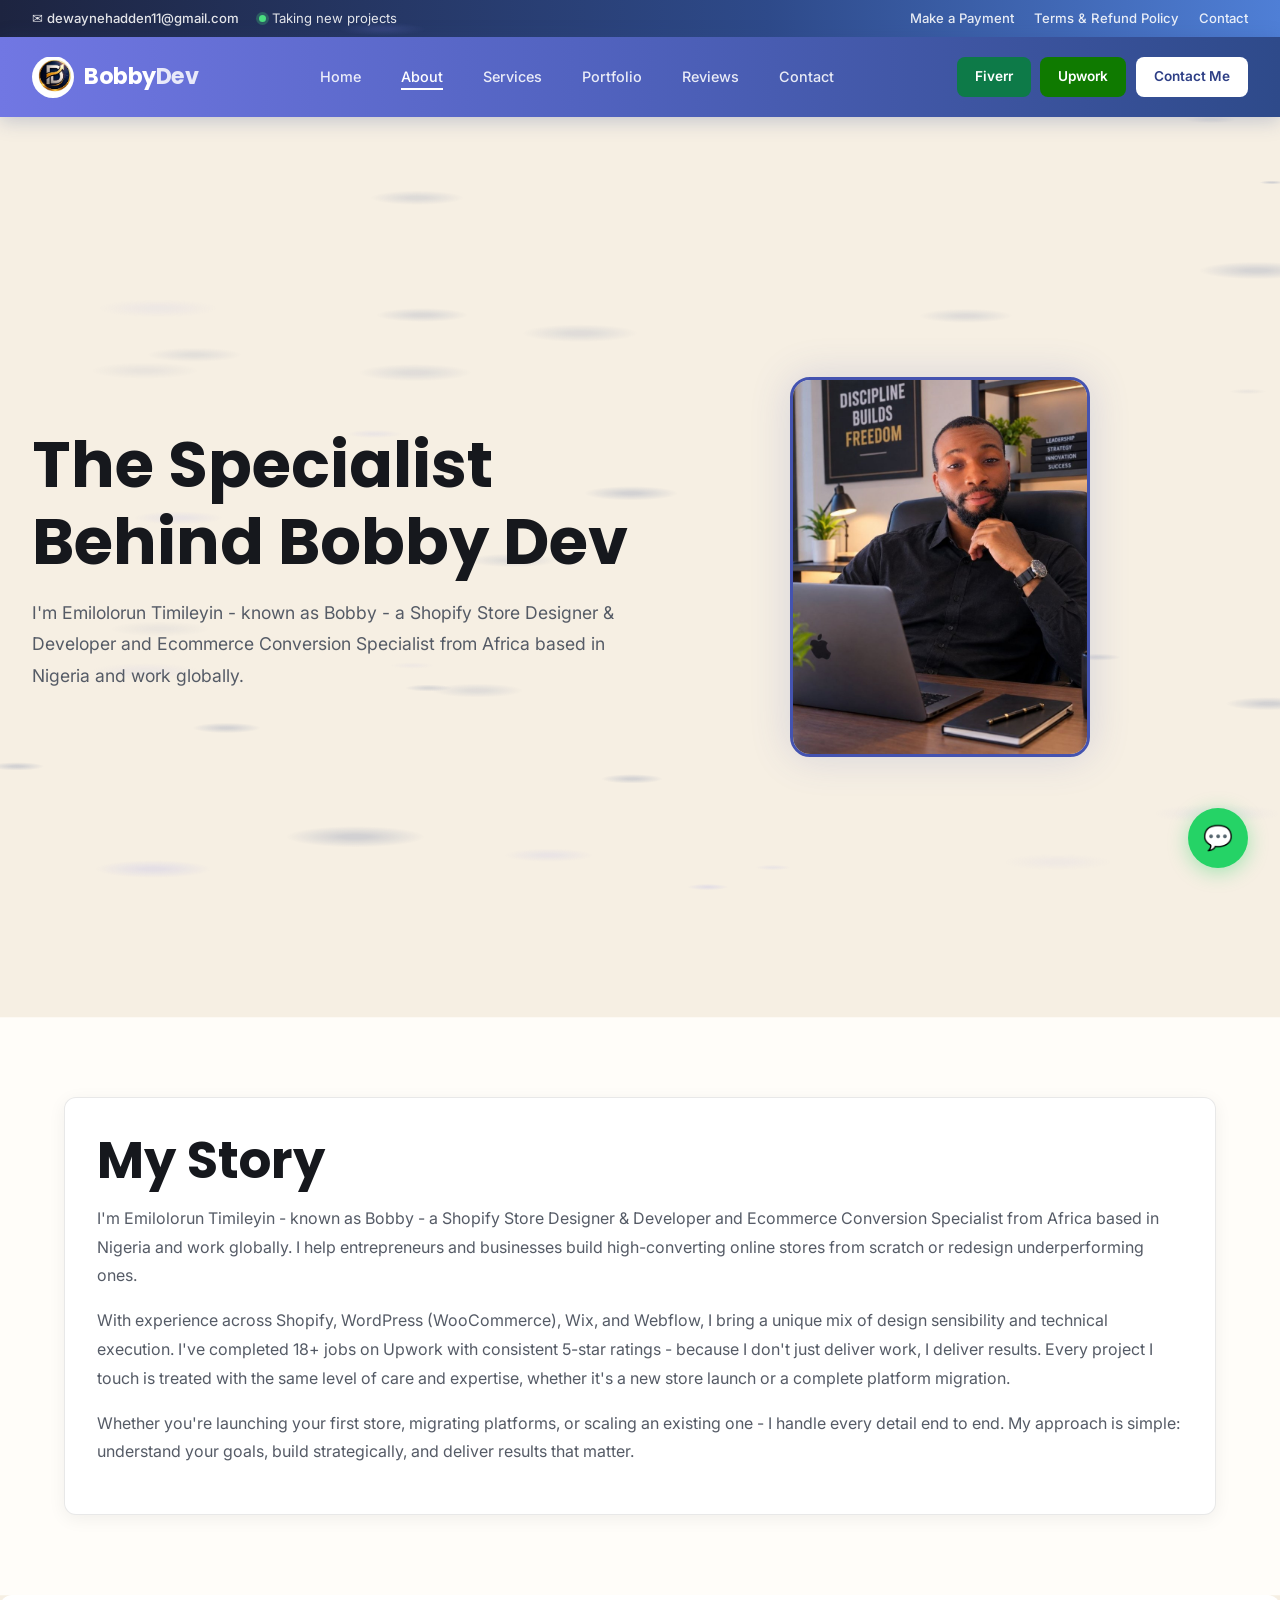
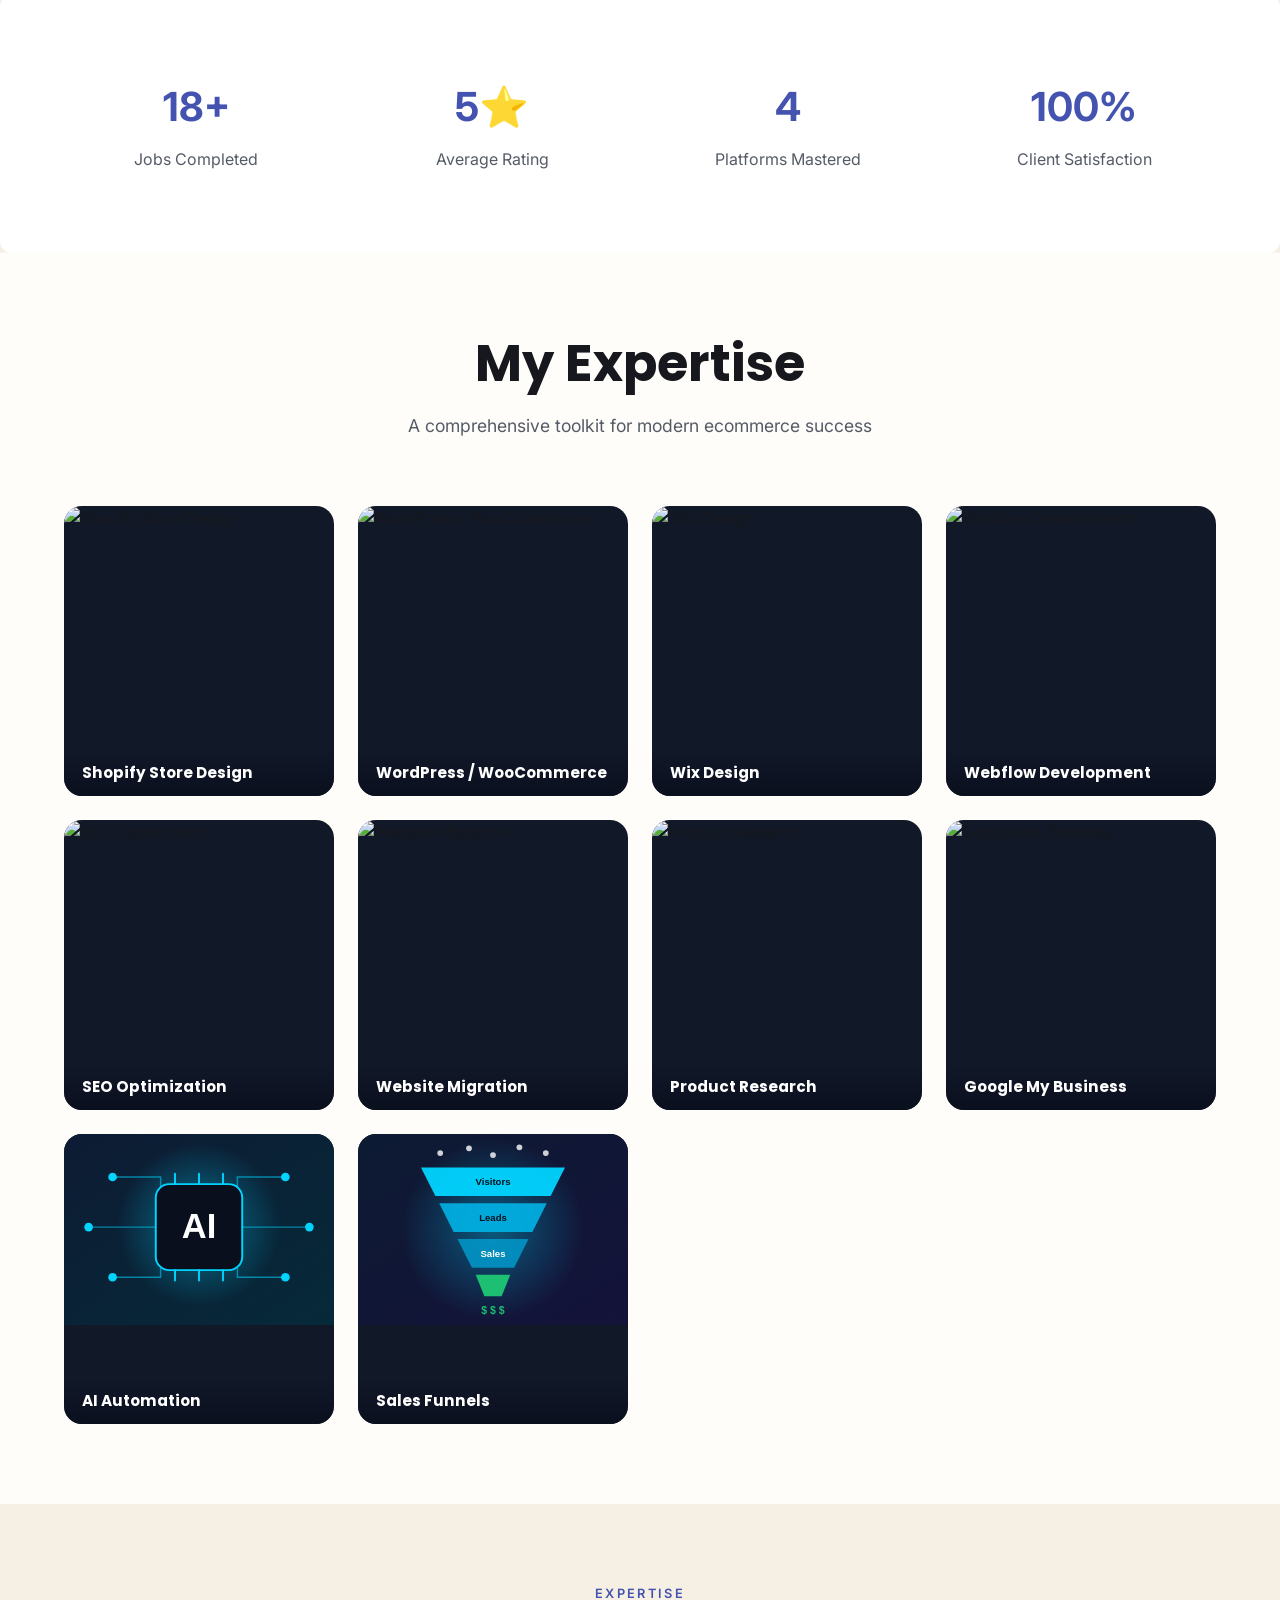
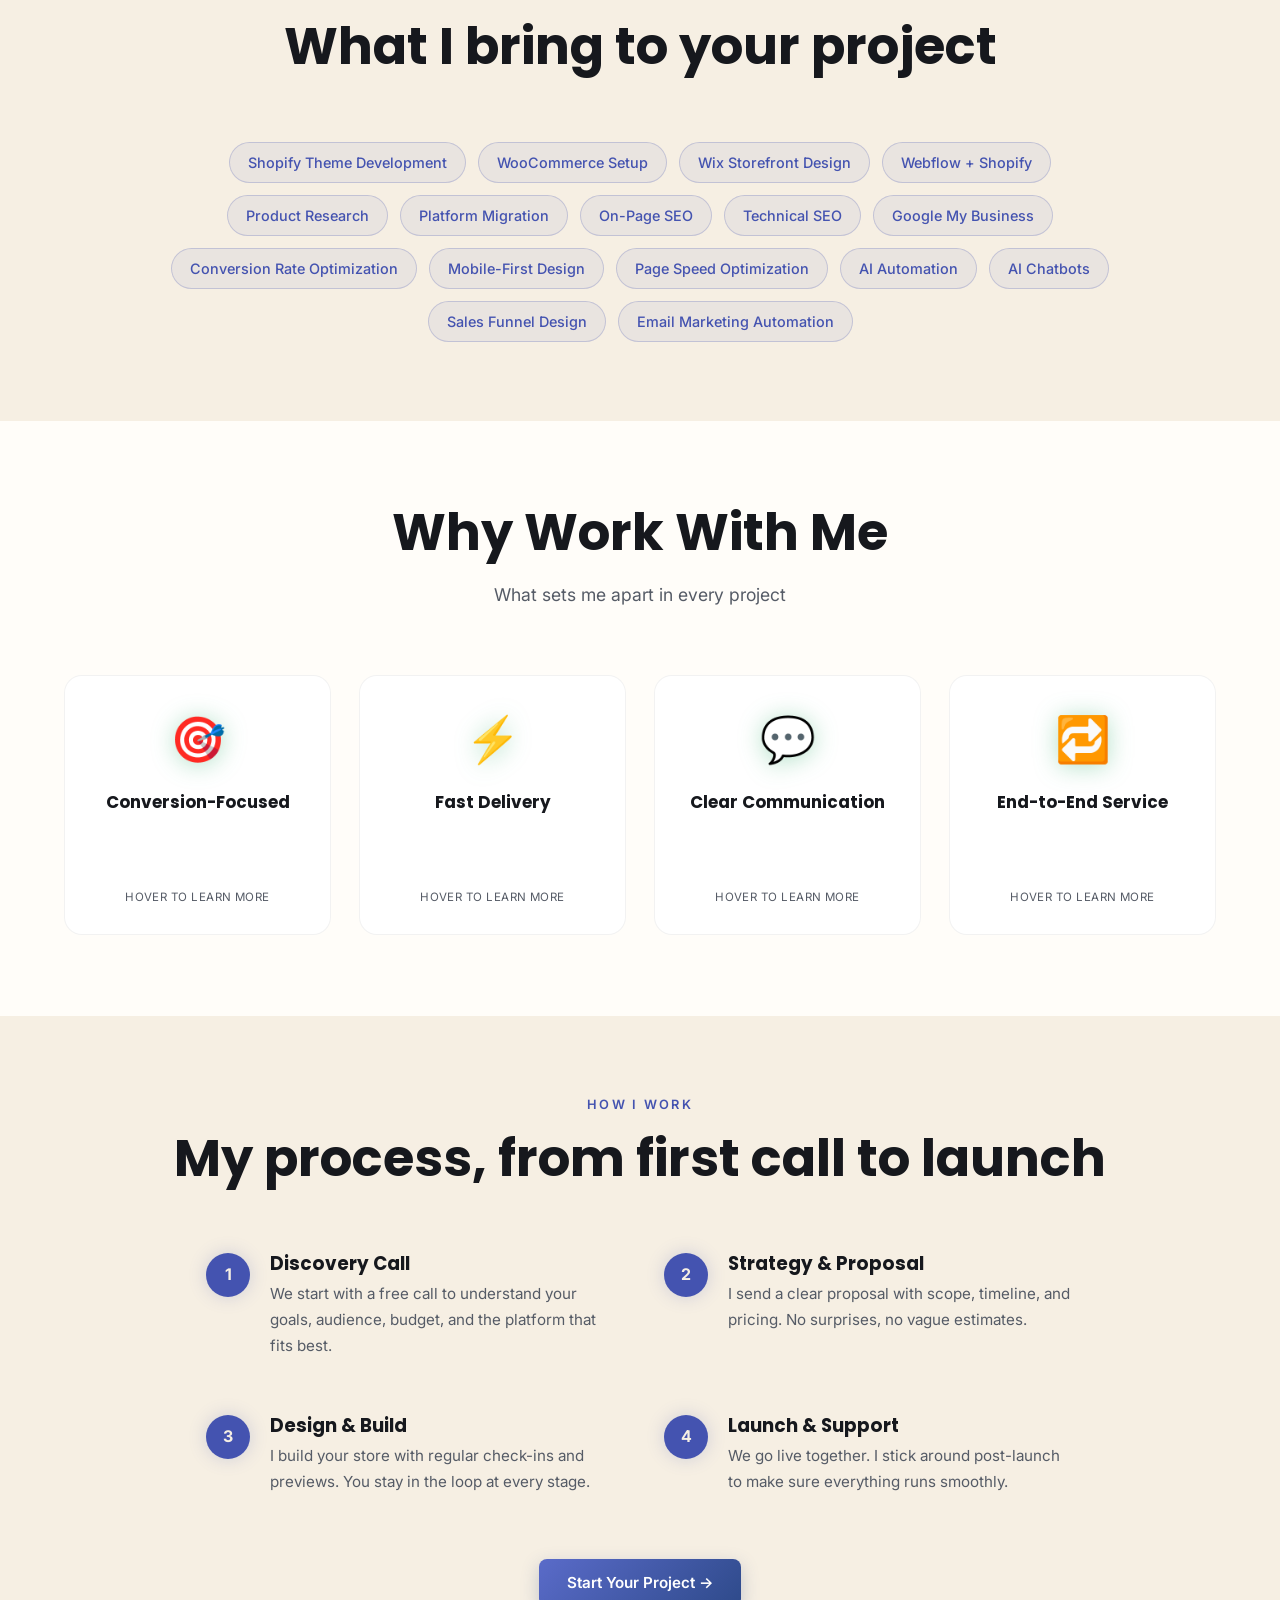
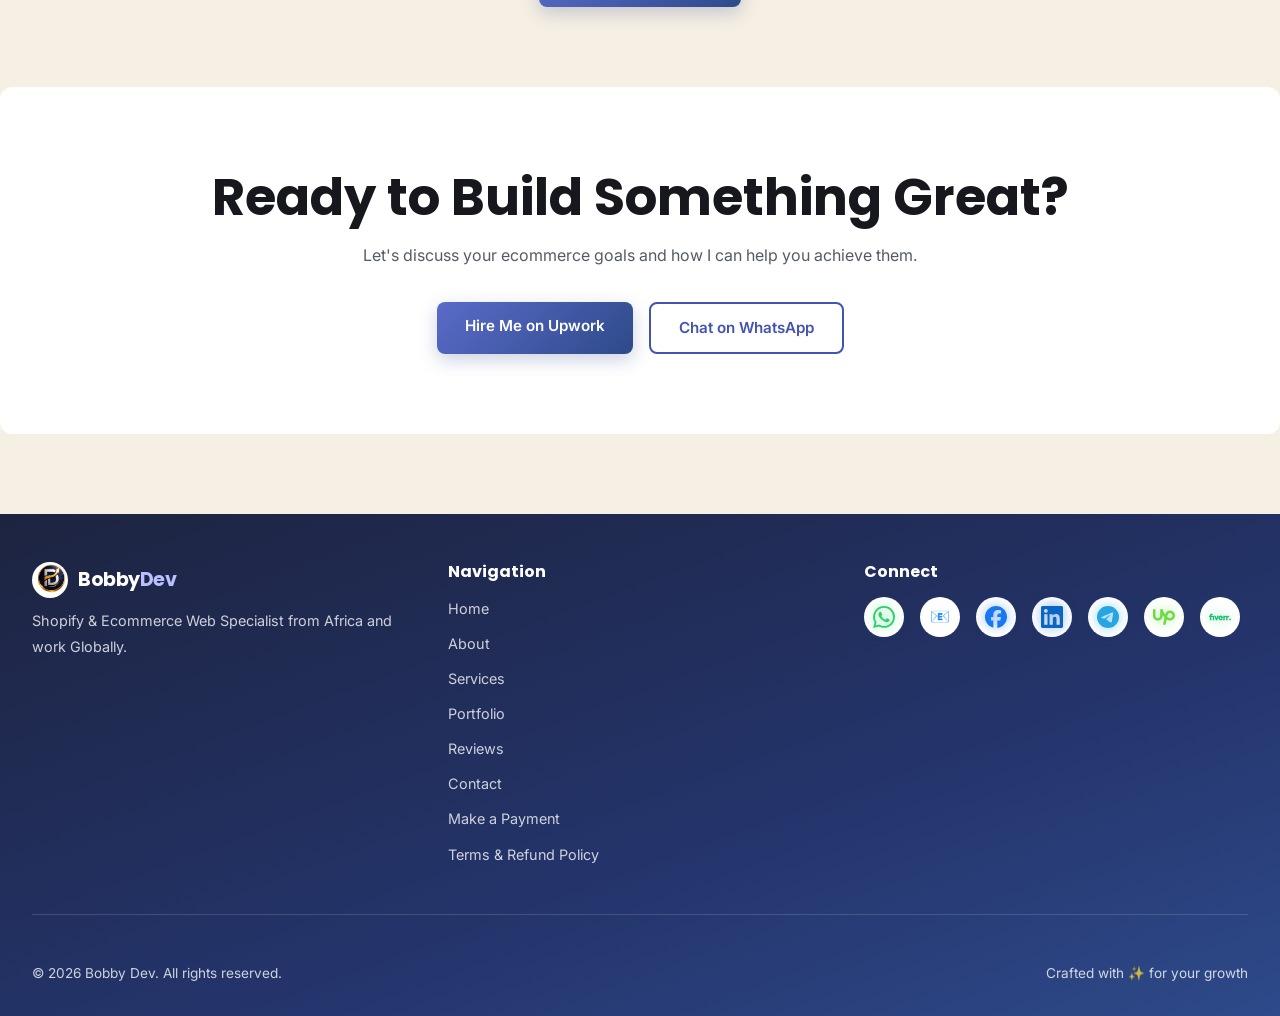
==== commit 29d2abc4: "Use new profile photos on Home and About - Home hero and team card: new suit portrait (assets/profil" ====
--- a/about.html
+++ b/about.html
@@ -70,7 +70,7 @@
 <p style="font-size: 1.1rem; line-height: 1.8;">I'm Emilolorun Timileyin - known as Bobby - a Shopify Store Designer &amp; Developer and Ecommerce Conversion Specialist from Africa based in Nigeria and work globally.</p>
 </div>
 <div class="hero-image">
-<img alt="Emilolorun Timilehin - Bobby Dev" class="profile-image" onerror="this.onerror=null;this.src='assets/logo.png';" src="assets/bobby.jpg"/>
+<img alt="Emilolorun Timilehin - Bobby Dev" class="profile-image" onerror="this.onerror=null;this.src='assets/logo.png';" src="assets/profile-desk.jpg"/>
 </div>
 </section>
 <!-- BIO SECTION -->
--- a/styles.css
+++ b/styles.css
@@ -2455,3 +2455,4 @@
   box-shadow: 0 0 0 100vmax #fffdf9;
   clip-path: inset(0 -100vmax);
 }
+.team-photo img { object-position: center 20%; }
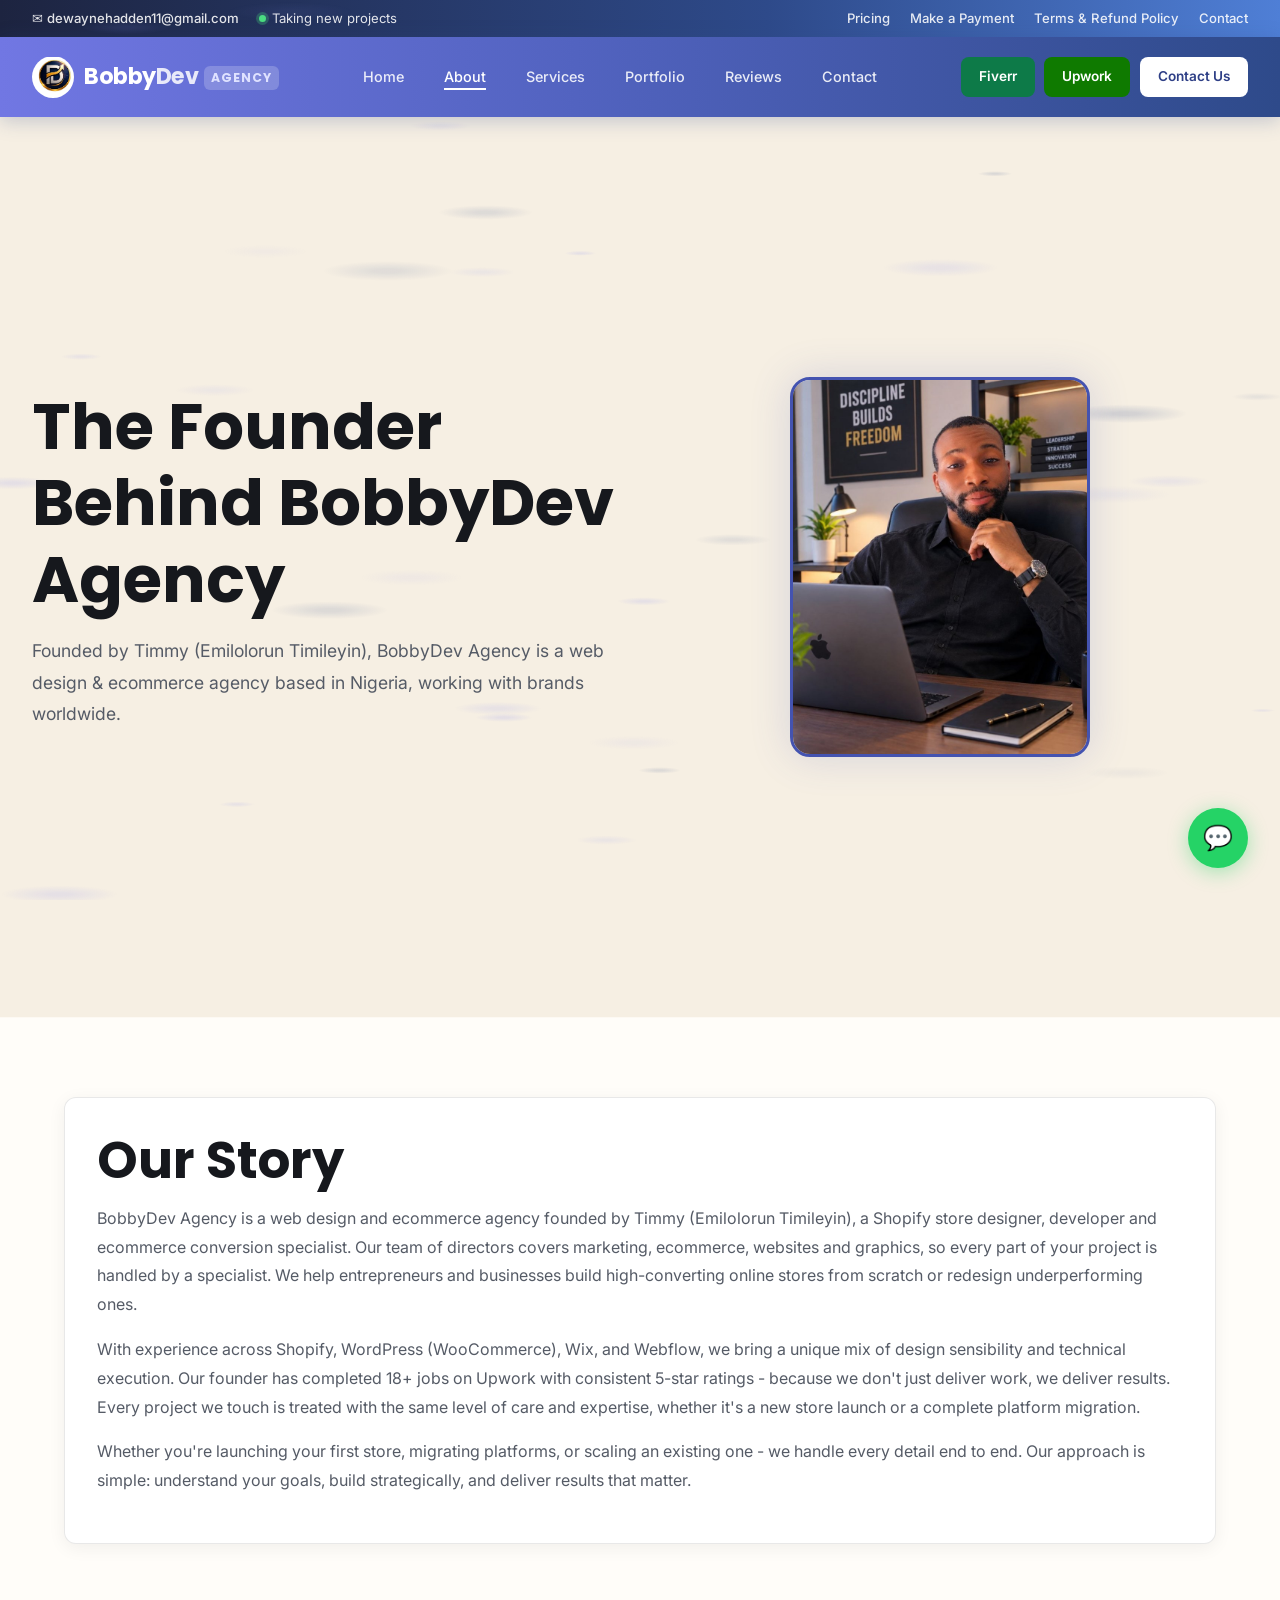
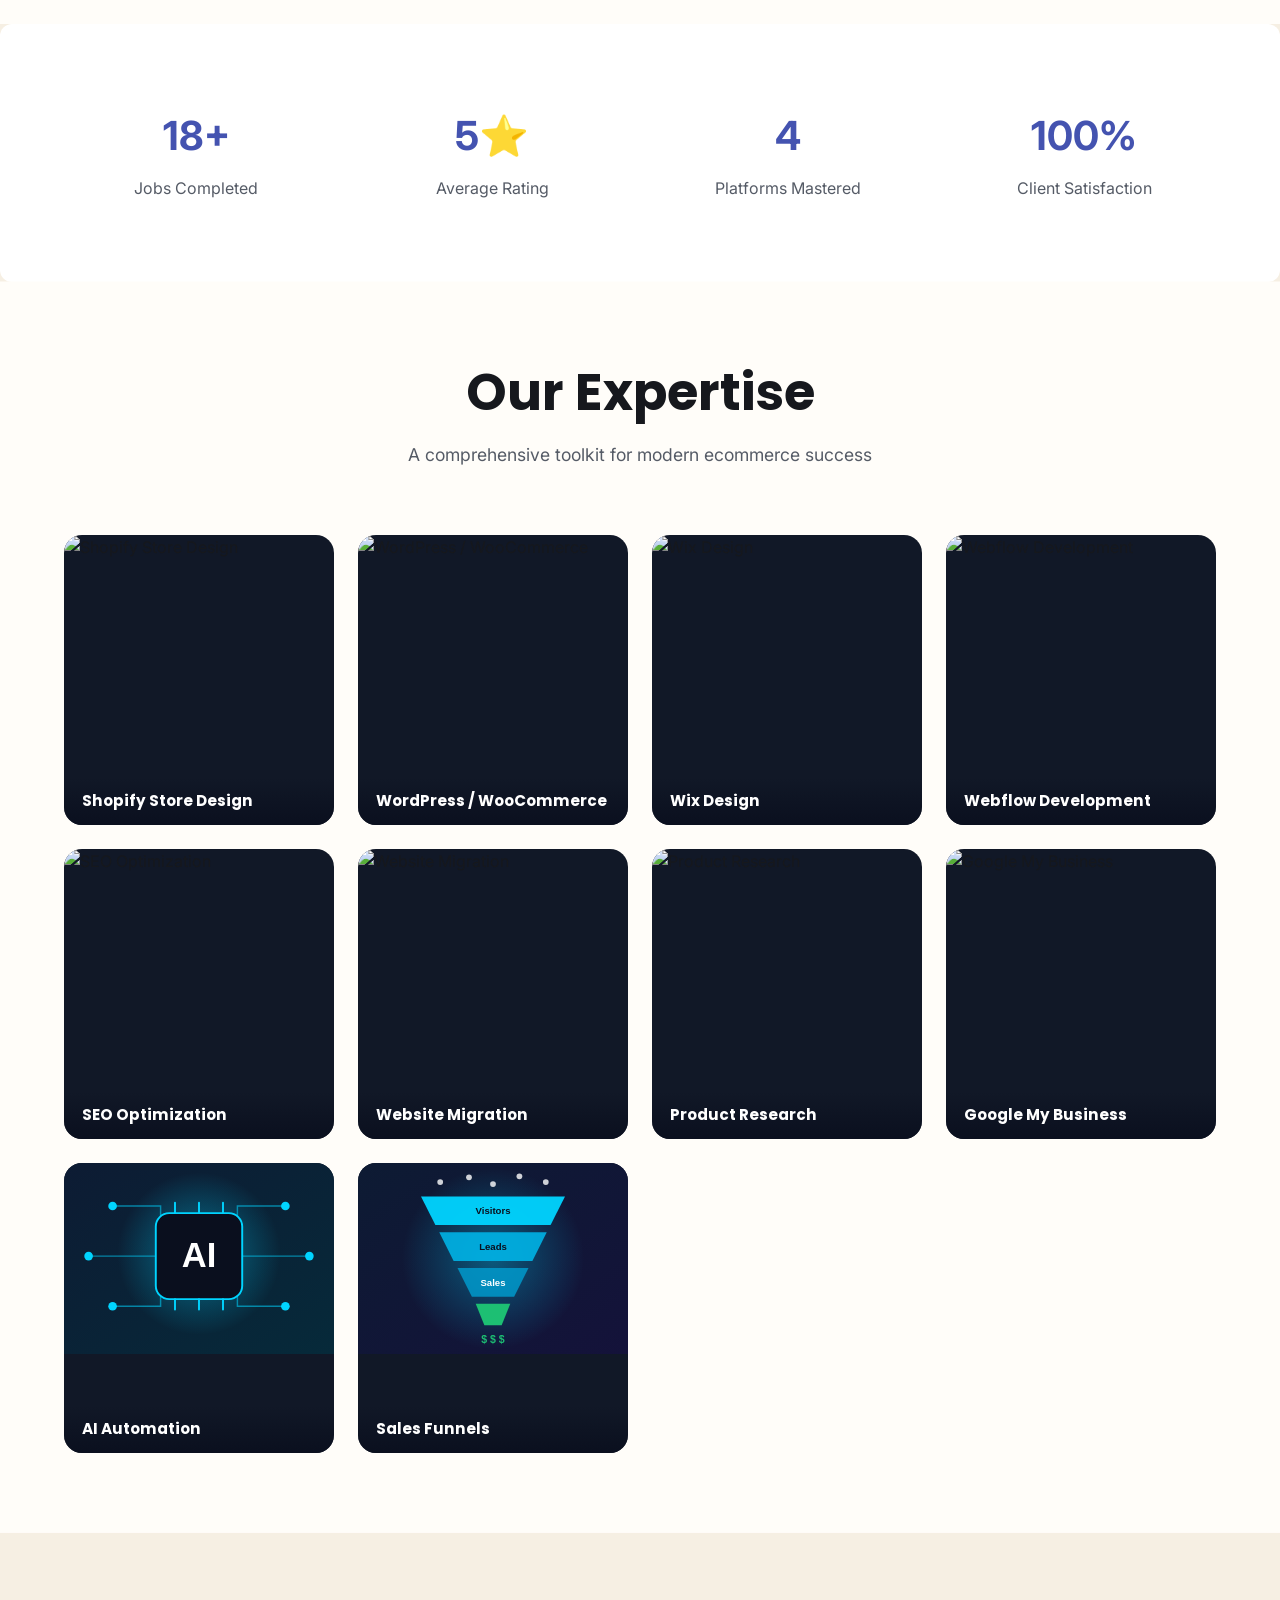
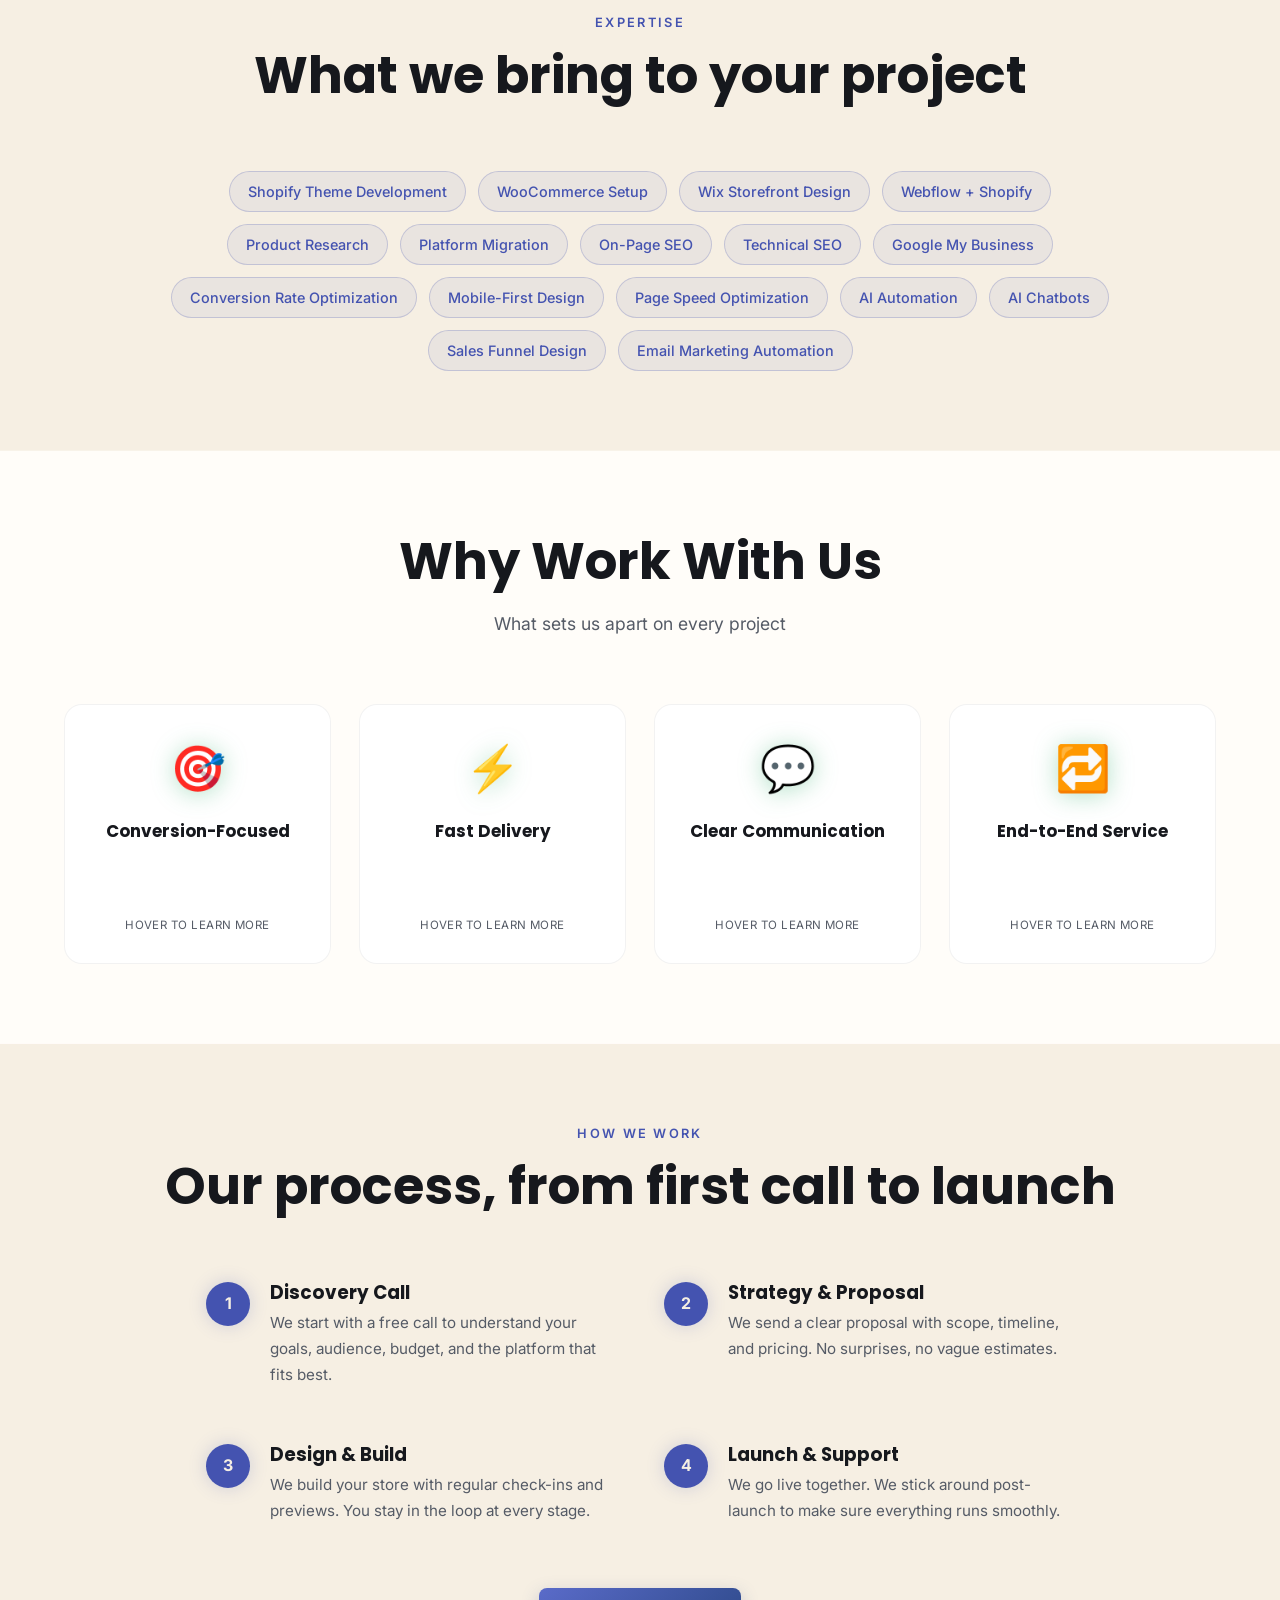
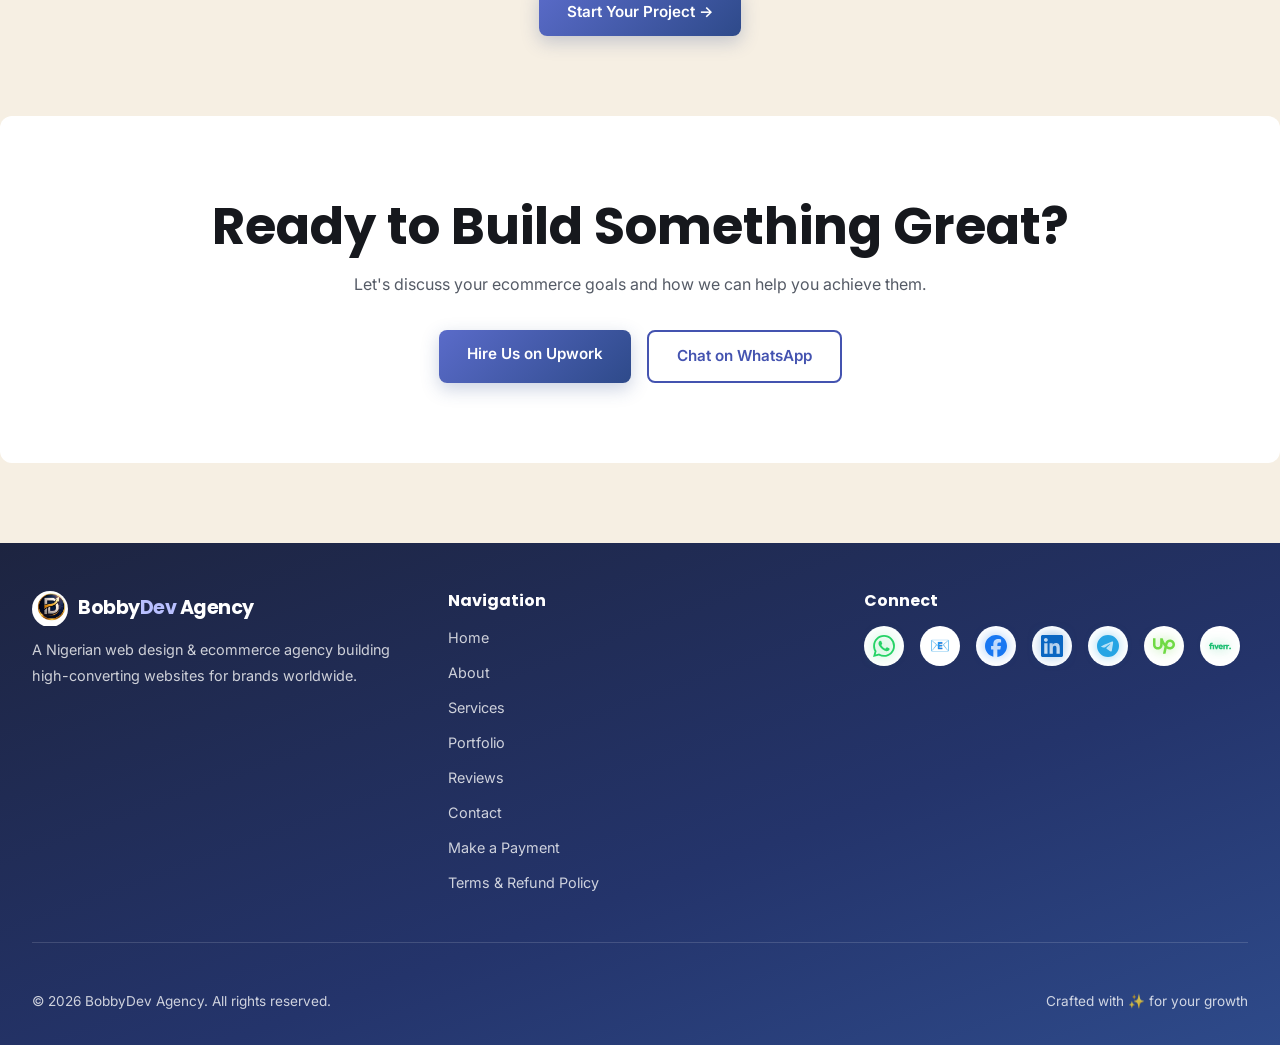
==== commit 031562dc: "Rebrand as BobbyDev Agency and add pricing packages - Agency voice ("we/our") across all pages; foun" ====
--- a/about.html
+++ b/about.html
@@ -3,8 +3,8 @@
 <html lang="en">
 <head>
 <meta charset="utf-8"/>
-<meta content="width=device-width, initial-scale=1.0" name="viewport"/><meta content="About Bobby - Shopify &amp; Ecommerce Specialist - portfolio website for Shopify, ecommerce design, development, and conversion optimization services." name="description"/>
-<title>About Bobby - Shopify &amp; Ecommerce Specialist</title>
+<meta content="width=device-width, initial-scale=1.0" name="viewport"/><meta content="About BobbyDev Agency - Shopify &amp; Ecommerce Specialist - agency website for Shopify, ecommerce design, development, and conversion optimization services." name="description"/>
+<title>About Us - BobbyDev Agency</title>
 <link href="https://fonts.googleapis.com/css2?family=Inter:wght@300;400;500;600;700&amp;family=Poppins:wght@600;700&amp;display=swap" rel="stylesheet"/>
 <link href="styles.css" rel="stylesheet"/>
 <link href="assets/favicon.png" rel="icon" type="image/png"/><link href="favicon.ico" rel="shortcut icon"/><link href="assets/apple-touch-icon.png" rel="apple-touch-icon"/></head>
@@ -14,7 +14,7 @@
 <div class="topbar">
 <div class="topbar-inner">
 <div class="topbar-left"><a href="mailto:dewaynehadden11@gmail.com">✉ dewaynehadden11@gmail.com</a><span class="topbar-status"><span class="topbar-dot"></span>Taking new projects</span></div>
-<div class="topbar-right"><a href="payment.html">Make a Payment</a><a href="terms.html">Terms &amp; Refund Policy</a><a href="contact.html">Contact</a></div>
+<div class="topbar-right"><a href="services.html#pricing">Pricing</a><a href="payment.html">Make a Payment</a><a href="terms.html">Terms &amp; Refund Policy</a><a href="contact.html">Contact</a></div>
 </div>
 </div>
 <!-- NAVIGATION -->
@@ -22,8 +22,8 @@
 <div class="nav-container">
 <div class="logo">
 <a href="index.html" style="display:flex;align-items:center;gap:10px;text-decoration:none;">
-<img alt="Bobby Dev Logo" class="logo-img" src="assets/logo.png"/>
-<span class="logo-text">Bobby<span class="logo-accent">Dev</span></span>
+<img alt="BobbyDev Agency logo" class="logo-img" src="assets/logo.png"/>
+<span class="logo-text">Bobby<span class="logo-accent">Dev</span><span class="logo-tag">Agency</span></span>
 </a>
 </div>
 <ul class="nav-links">
@@ -37,7 +37,7 @@
 <div class="nav-cta">
 <a class="btn btn-fiverr" href="https://www.fiverr.com/emiloloruntinmy" target="_blank" rel="noopener">Fiverr</a>
 <a class="btn btn-upwork" href="https://www.upwork.com/freelancers/~01d8f8c1ff8dccffea" target="_blank" rel="noopener">Upwork</a>
-<a class="btn btn-primary" href="contact.html">Contact Me</a>
+<a class="btn btn-primary" href="contact.html">Contact Us</a>
 </div>
 <div class="hamburger">
 <span></span>
@@ -60,17 +60,17 @@
 <div class="mobile-menu-cta">
 <a class="btn btn-fiverr" href="https://www.fiverr.com/emiloloruntinmy" target="_blank" rel="noopener">Fiverr</a>
 <a class="btn btn-upwork" href="https://www.upwork.com/freelancers/~01d8f8c1ff8dccffea" target="_blank" rel="noopener">Upwork</a>
-<a class="btn btn-primary" href="contact.html">Contact Me</a>
+<a class="btn btn-primary" href="contact.html">Contact Us</a>
 </div>
 </div>
 <!-- HERO SECTION -->
 <section class="hero">
 <div class="hero-content">
-<h1>The Specialist Behind Bobby Dev</h1>
-<p style="font-size: 1.1rem; line-height: 1.8;">I'm Emilolorun Timileyin - known as Bobby - a Shopify Store Designer &amp; Developer and Ecommerce Conversion Specialist from Africa based in Nigeria and work globally.</p>
+<h1>The Founder Behind BobbyDev Agency</h1>
+<p style="font-size: 1.1rem; line-height: 1.8;">Founded by Timmy (Emilolorun Timileyin), BobbyDev Agency is a web design &amp; ecommerce agency based in Nigeria, working with brands worldwide.</p>
 </div>
 <div class="hero-image">
-<img alt="Emilolorun Timilehin - Bobby Dev" class="profile-image" onerror="this.onerror=null;this.src='assets/logo.png';" src="assets/profile-desk.jpg"/>
+<img alt="Timmy (Emilolorun Timileyin), Founder of BobbyDev Agency" class="profile-image" onerror="this.onerror=null;this.src='assets/logo.png';" src="assets/profile-desk.jpg"/>
 </div>
 </section>
 <!-- BIO SECTION -->
@@ -78,10 +78,10 @@
 <div class="container">
 <div class="card">
 <div class="card-content">
-<h2>My Story</h2>
-<p>I'm Emilolorun Timileyin - known as Bobby - a Shopify Store Designer &amp; Developer and Ecommerce Conversion Specialist from Africa based in Nigeria and work globally. I help entrepreneurs and businesses build high-converting online stores from scratch or redesign underperforming ones.</p>
-<p>With experience across Shopify, WordPress (WooCommerce), Wix, and Webflow, I bring a unique mix of design sensibility and technical execution. I've completed 18+ jobs on Upwork with consistent 5-star ratings - because I don't just deliver work, I deliver results. Every project I touch is treated with the same level of care and expertise, whether it's a new store launch or a complete platform migration.</p>
-<p>Whether you're launching your first store, migrating platforms, or scaling an existing one - I handle every detail end to end. My approach is simple: understand your goals, build strategically, and deliver results that matter.</p>
+<h2>Our Story</h2>
+<p>BobbyDev Agency is a web design and ecommerce agency founded by Timmy (Emilolorun Timileyin), a Shopify store designer, developer and ecommerce conversion specialist. Our team of directors covers marketing, ecommerce, websites and graphics, so every part of your project is handled by a specialist. We help entrepreneurs and businesses build high-converting online stores from scratch or redesign underperforming ones.</p>
+<p>With experience across Shopify, WordPress (WooCommerce), Wix, and Webflow, we bring a unique mix of design sensibility and technical execution. Our founder has completed 18+ jobs on Upwork with consistent 5-star ratings - because we don't just deliver work, we deliver results. Every project we touch is treated with the same level of care and expertise, whether it's a new store launch or a complete platform migration.</p>
+<p>Whether you're launching your first store, migrating platforms, or scaling an existing one - we handle every detail end to end. Our approach is simple: understand your goals, build strategically, and deliver results that matter.</p>
 </div>
 </div>
 </div>
@@ -112,7 +112,7 @@
 <!-- SKILLS GRID SECTION -->
 <section class="section">
 <div class="section-header">
-<h2>My Expertise</h2>
+<h2>Our Expertise</h2>
 <p>A comprehensive toolkit for modern ecommerce success</p>
 </div>
 <div class="container">
@@ -244,7 +244,7 @@
 <section class="section bring-section">
 <div class="section-header">
 <span class="section-eyebrow">Expertise</span>
-<h2>What I bring to your project</h2>
+<h2>What we bring to your project</h2>
 </div>
 <ul class="skill-chips">
 <li class="skill-chip">Shopify Theme Development</li>
@@ -268,8 +268,8 @@
 <!-- WHY WORK WITH ME SECTION -->
 <section class="section why-section">
 <div class="section-header">
-<h2>Why Work With Me</h2>
-<p>What sets me apart in every project</p>
+<h2>Why Work With Us</h2>
+<p>What sets us apart on every project</p>
 </div>
 <div class="container">
 <div class="why-flip-grid">
@@ -297,7 +297,7 @@
 <div class="why-flip-back">
 <div class="why-flip-back-icon">⚡</div>
 <h3>Fast Delivery</h3>
-<p>I respect deadlines without cutting corners. Quality and speed go hand in hand on every project I take on.</p>
+<p>We respect deadlines without cutting corners. Quality and speed go hand in hand on every project we take on.</p>
 </div>
 </div>
 </div>
@@ -325,7 +325,7 @@
 <div class="why-flip-back">
 <div class="why-flip-back-icon">🔁</div>
 <h3>End-to-End Service</h3>
-<p>From setup to launch and beyond. I handle every detail so you can focus on growing your business.</p>
+<p>From setup to launch and beyond. We handle every detail so you can focus on growing your business.</p>
 </div>
 </div>
 </div>
@@ -335,23 +335,23 @@
 <!-- PROCESS SECTION -->
 <section class="section process-section">
 <div class="section-header">
-<span class="section-eyebrow">How I Work</span>
-<h2>My process, from first call to launch</h2>
+<span class="section-eyebrow">How We Work</span>
+<h2>Our process, from first call to launch</h2>
 </div>
 <ol class="about-steps">
 <li class="about-step"><span class="about-step-num">1</span><div><h3>Discovery Call</h3><p>We start with a free call to understand your goals, audience, budget, and the platform that fits best.</p></div></li>
-<li class="about-step"><span class="about-step-num">2</span><div><h3>Strategy &amp; Proposal</h3><p>I send a clear proposal with scope, timeline, and pricing. No surprises, no vague estimates.</p></div></li>
-<li class="about-step"><span class="about-step-num">3</span><div><h3>Design &amp; Build</h3><p>I build your store with regular check-ins and previews. You stay in the loop at every stage.</p></div></li>
-<li class="about-step"><span class="about-step-num">4</span><div><h3>Launch &amp; Support</h3><p>We go live together. I stick around post-launch to make sure everything runs smoothly.</p></div></li>
+<li class="about-step"><span class="about-step-num">2</span><div><h3>Strategy &amp; Proposal</h3><p>We send a clear proposal with scope, timeline, and pricing. No surprises, no vague estimates.</p></div></li>
+<li class="about-step"><span class="about-step-num">3</span><div><h3>Design &amp; Build</h3><p>We build your store with regular check-ins and previews. You stay in the loop at every stage.</p></div></li>
+<li class="about-step"><span class="about-step-num">4</span><div><h3>Launch &amp; Support</h3><p>We go live together. We stick around post-launch to make sure everything runs smoothly.</p></div></li>
 </ol>
 <div class="about-steps-cta"><a class="btn btn-primary" href="contact.html">Start Your Project →</a></div>
 </section>
 <!-- CTA SECTION -->
 <section class="section" style="background-color: var(--secondary-dark); border-radius: 12px; text-align: center;">
 <h2>Ready to Build Something Great?</h2>
-<p style="margin-bottom: 2rem;">Let's discuss your ecommerce goals and how I can help you achieve them.</p>
+<p style="margin-bottom: 2rem;">Let's discuss your ecommerce goals and how we can help you achieve them.</p>
 <div style="display: flex; gap: 1rem; justify-content: center; flex-wrap: wrap;">
-<a class="btn btn-primary" href="https://www.upwork.com/freelancers/~01d8f8c1ff8dccffea" target="_blank">Hire Me on Upwork</a>
+<a class="btn btn-primary" href="https://www.upwork.com/freelancers/~01d8f8c1ff8dccffea" target="_blank">Hire Us on Upwork</a>
 <a class="btn btn-secondary" href="https://wa.me/message/BYC7YFBUX4QGG1" target="_blank">Chat on WhatsApp</a>
 </div>
 </section>
@@ -361,10 +361,10 @@
 <div class="footer-top">
 <div class="footer-col">
 <div class="footer-logo-wrap">
-<img alt="Bobby Dev Logo" class="footer-logo-img" src="assets/logo.png"/>
-<span class="footer-logo-text">Bobby<span class="footer-logo-accent">Dev</span></span>
-</div>
-<p style="color: var(--text-secondary); font-size: 0.9rem; margin-top: 10px;">Shopify &amp; Ecommerce Web Specialist from Africa and work Globally.</p>
+<img alt="BobbyDev Agency logo" class="footer-logo-img" src="assets/logo.png"/>
+<span class="footer-logo-text">Bobby<span class="footer-logo-accent">Dev</span> Agency</span>
+</div>
+<p style="color: var(--text-secondary); font-size: 0.9rem; margin-top: 10px;">A Nigerian web design &amp; ecommerce agency building high-converting websites for brands worldwide.</p>
 </div>
 <div class="footer-col">
 <h4>Navigation</h4>
@@ -414,7 +414,7 @@
 </div>
 </div>
 <div class="footer-bottom">
-<div>© 2026 Bobby Dev. All rights reserved.</div>
+<div>© 2026 BobbyDev Agency. All rights reserved.</div>
 <div>Crafted with ✨ for your growth</div>
 </div>
 </div>
--- a/styles.css
+++ b/styles.css
@@ -2430,7 +2430,8 @@
 .topbar-status { display: inline-flex; align-items: center; gap: 6px; }
 .topbar-dot { width: 7px; height: 7px; border-radius: 50%; background: #4ade80; box-shadow: 0 0 0 3px rgba(74,222,128,.25); }
 @media (max-width: 768px) {
-  .topbar-left a, .topbar-right a:not(:first-child) { display: none; }
+  .topbar-left a, .topbar-right a:nth-child(n+3) { display: none; }
+  .topbar-right { gap: .9rem; }
   .topbar-inner { padding: 7px 1rem; }
 }
 
@@ -2456,3 +2457,29 @@
   clip-path: inset(0 -100vmax);
 }
 .team-photo img { object-position: center 20%; }
+
+/* ===========================
+   PRICING PACKAGES
+   =========================== */
+.plans { display: grid; grid-template-columns: repeat(3, 1fr); gap: 24px; max-width: 1150px; margin: 0 auto; padding: 0 1.5rem; align-items: stretch; }
+.plan { position: relative; background: #fff; border: 1px solid var(--border); border-radius: 20px; padding: 2.25rem 1.75rem; display: flex; flex-direction: column; box-shadow: 0 6px 22px rgba(0,0,0,.05); transition: transform .25s ease, box-shadow .25s ease; }
+.plan:hover { transform: translateY(-6px); box-shadow: 0 18px 40px rgba(46,74,138,.14); }
+.plan-popular { border: 2px solid var(--accent); box-shadow: 0 18px 40px rgba(46,74,138,.18); }
+.plan-badge { position: absolute; top: -14px; left: 50%; transform: translateX(-50%); background: var(--brand-gradient); color: #fff; font-size: .75rem; font-weight: 700; letter-spacing: .06em; text-transform: uppercase; padding: 6px 14px; border-radius: 20px; white-space: nowrap; }
+.plan h3 { font-size: 1.3rem; margin-bottom: .5rem; }
+.plan-price { font-family: var(--font-accent); font-size: 2.6rem; font-weight: 700; color: var(--accent-dark); line-height: 1.1; }
+.plan-from { display: block; font-family: var(--font-main); font-size: .8rem; font-weight: 600; color: var(--text-secondary); text-transform: uppercase; letter-spacing: .08em; }
+.plan-desc { color: var(--text-secondary); margin: .75rem 0 1.25rem; line-height: 1.6; font-size: .95rem; }
+.plan-features { list-style: none; padding: 0; margin: 0 0 1.75rem; display: grid; gap: .6rem; }
+.plan-features li { position: relative; padding-left: 1.6rem; font-size: .93rem; color: var(--text-primary); line-height: 1.5; }
+.plan-features li::before { content: '✓'; position: absolute; left: 0; top: 0; color: #fff; background: var(--accent); width: 1.1rem; height: 1.1rem; border-radius: 50%; font-size: .7rem; display: flex; align-items: center; justify-content: center; margin-top: .15rem; }
+.plan-features li.plan-plus { font-weight: 700; padding-left: 0; }
+.plan-features li.plan-plus::before { display: none; }
+.plan-btn { margin-top: auto; text-align: center; width: 100%; }
+.plans-note { text-align: center; color: var(--text-secondary); margin-top: 2rem; padding: 0 1rem; font-size: .92rem; }
+.plans-note a { color: var(--accent); font-weight: 600; text-decoration: underline; }
+@media (max-width: 960px) { .plans { grid-template-columns: 1fr; max-width: 480px; gap: 32px; } }
+
+/* Logo "Agency" tag */
+.logo-tag { display: inline-block; margin-left: 6px; padding: 2px 7px; border-radius: 6px; font-size: .55em; font-weight: 700; letter-spacing: .08em; text-transform: uppercase; vertical-align: middle; background: rgba(68,83,176,.12); color: var(--accent-dark); }
+nav .logo-tag { background: rgba(255,255,255,.2); color: #fff; }
